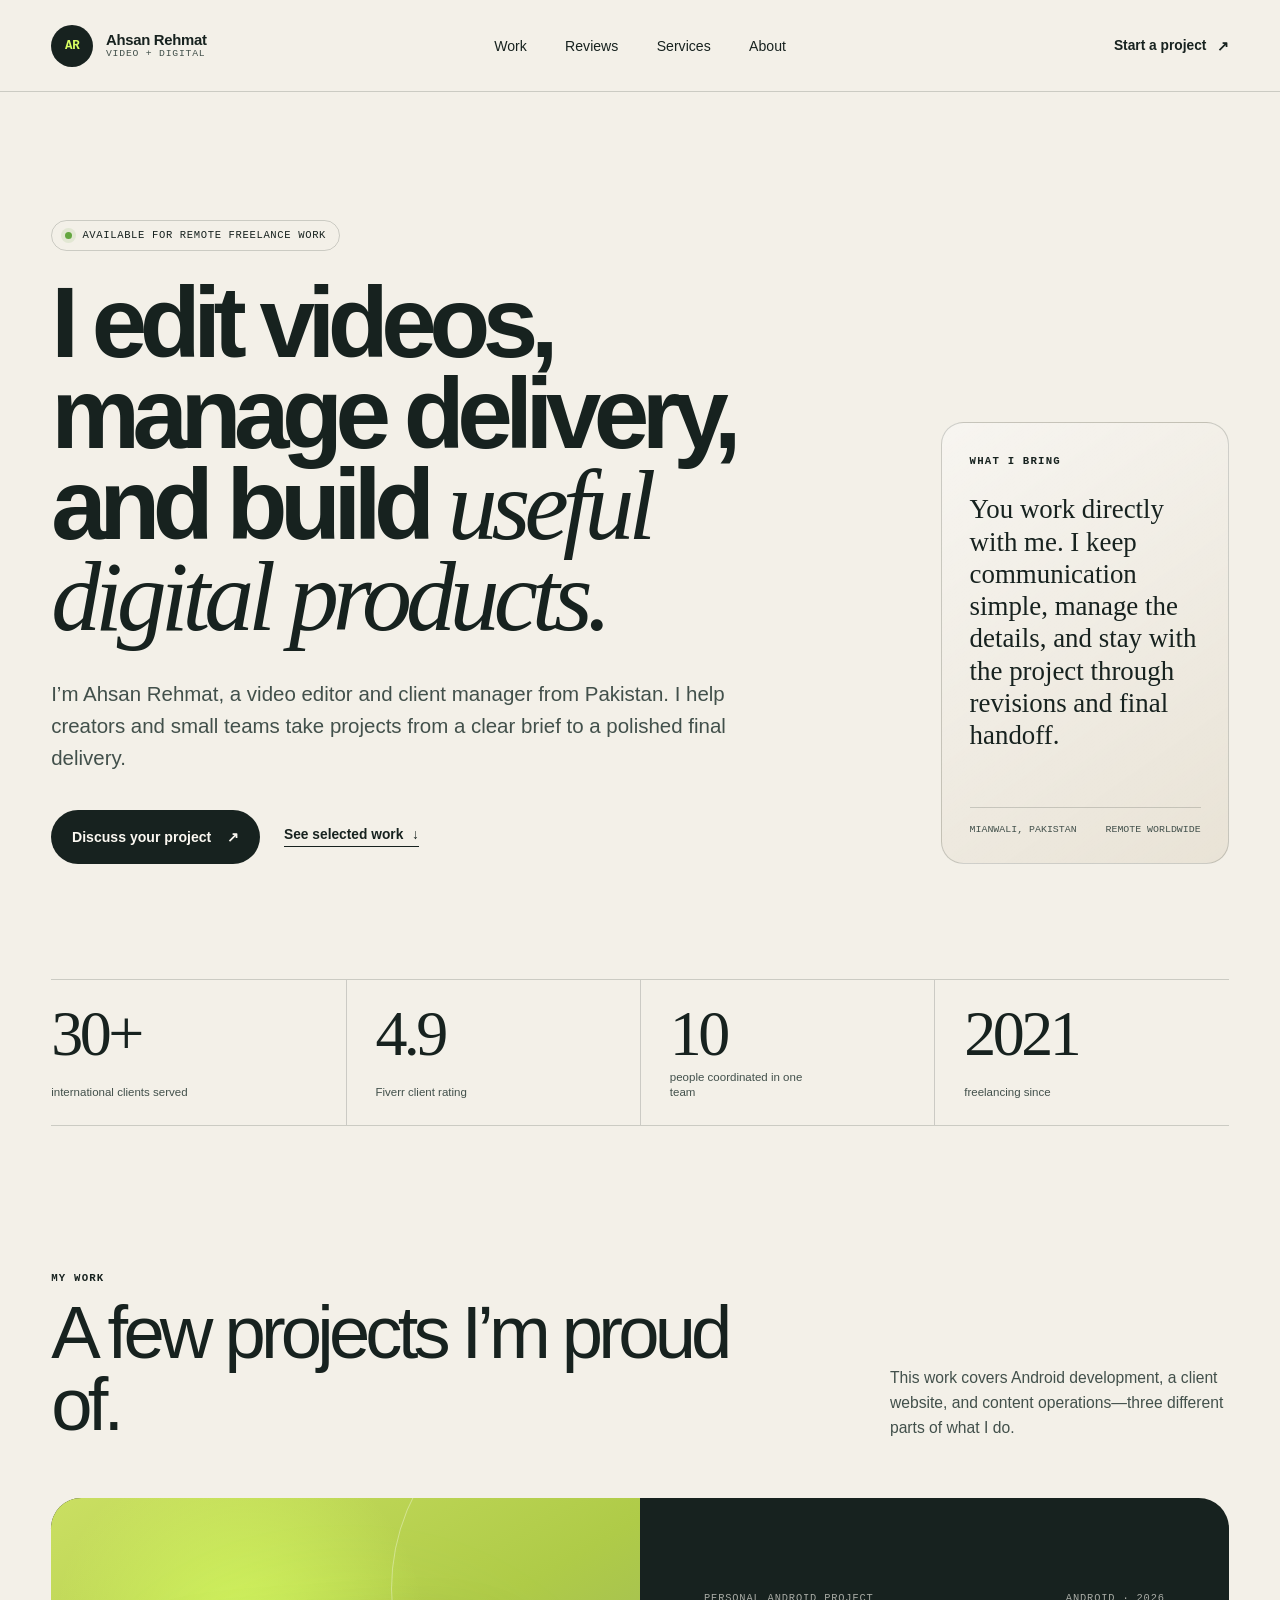
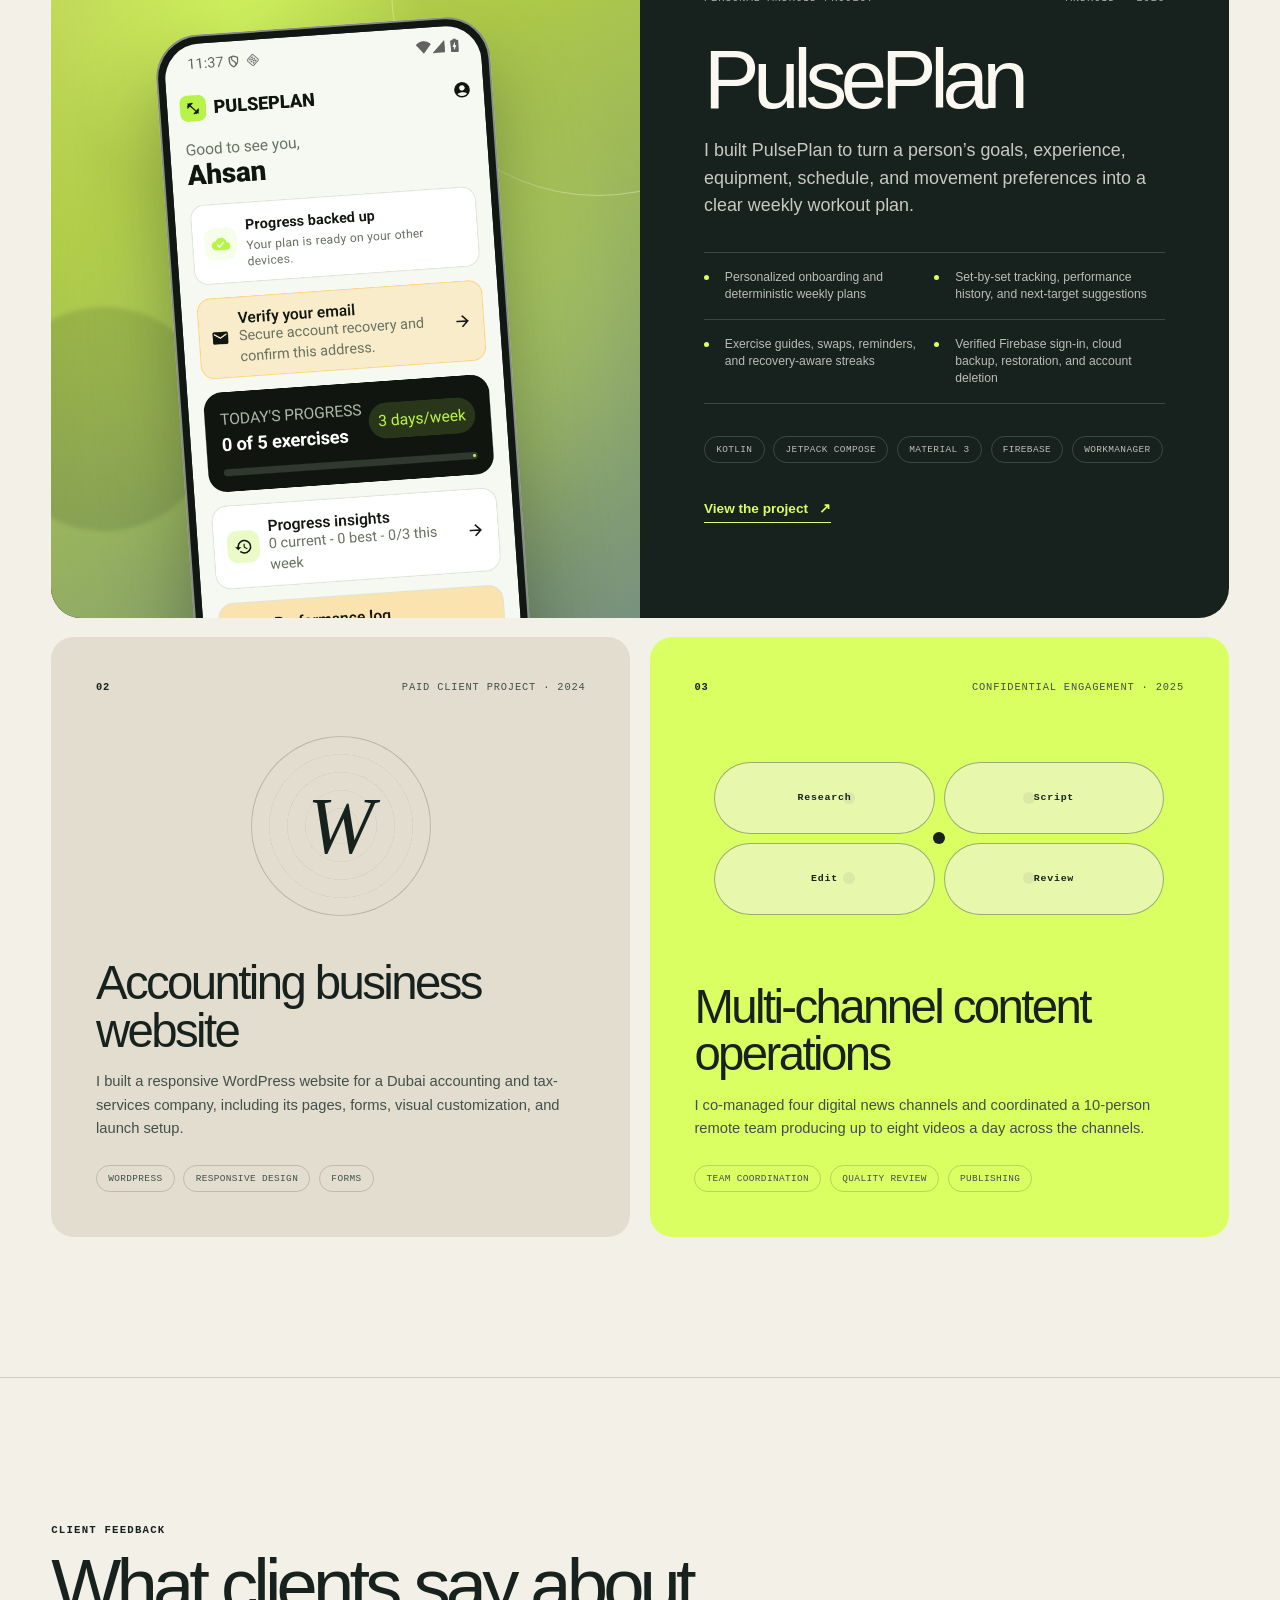
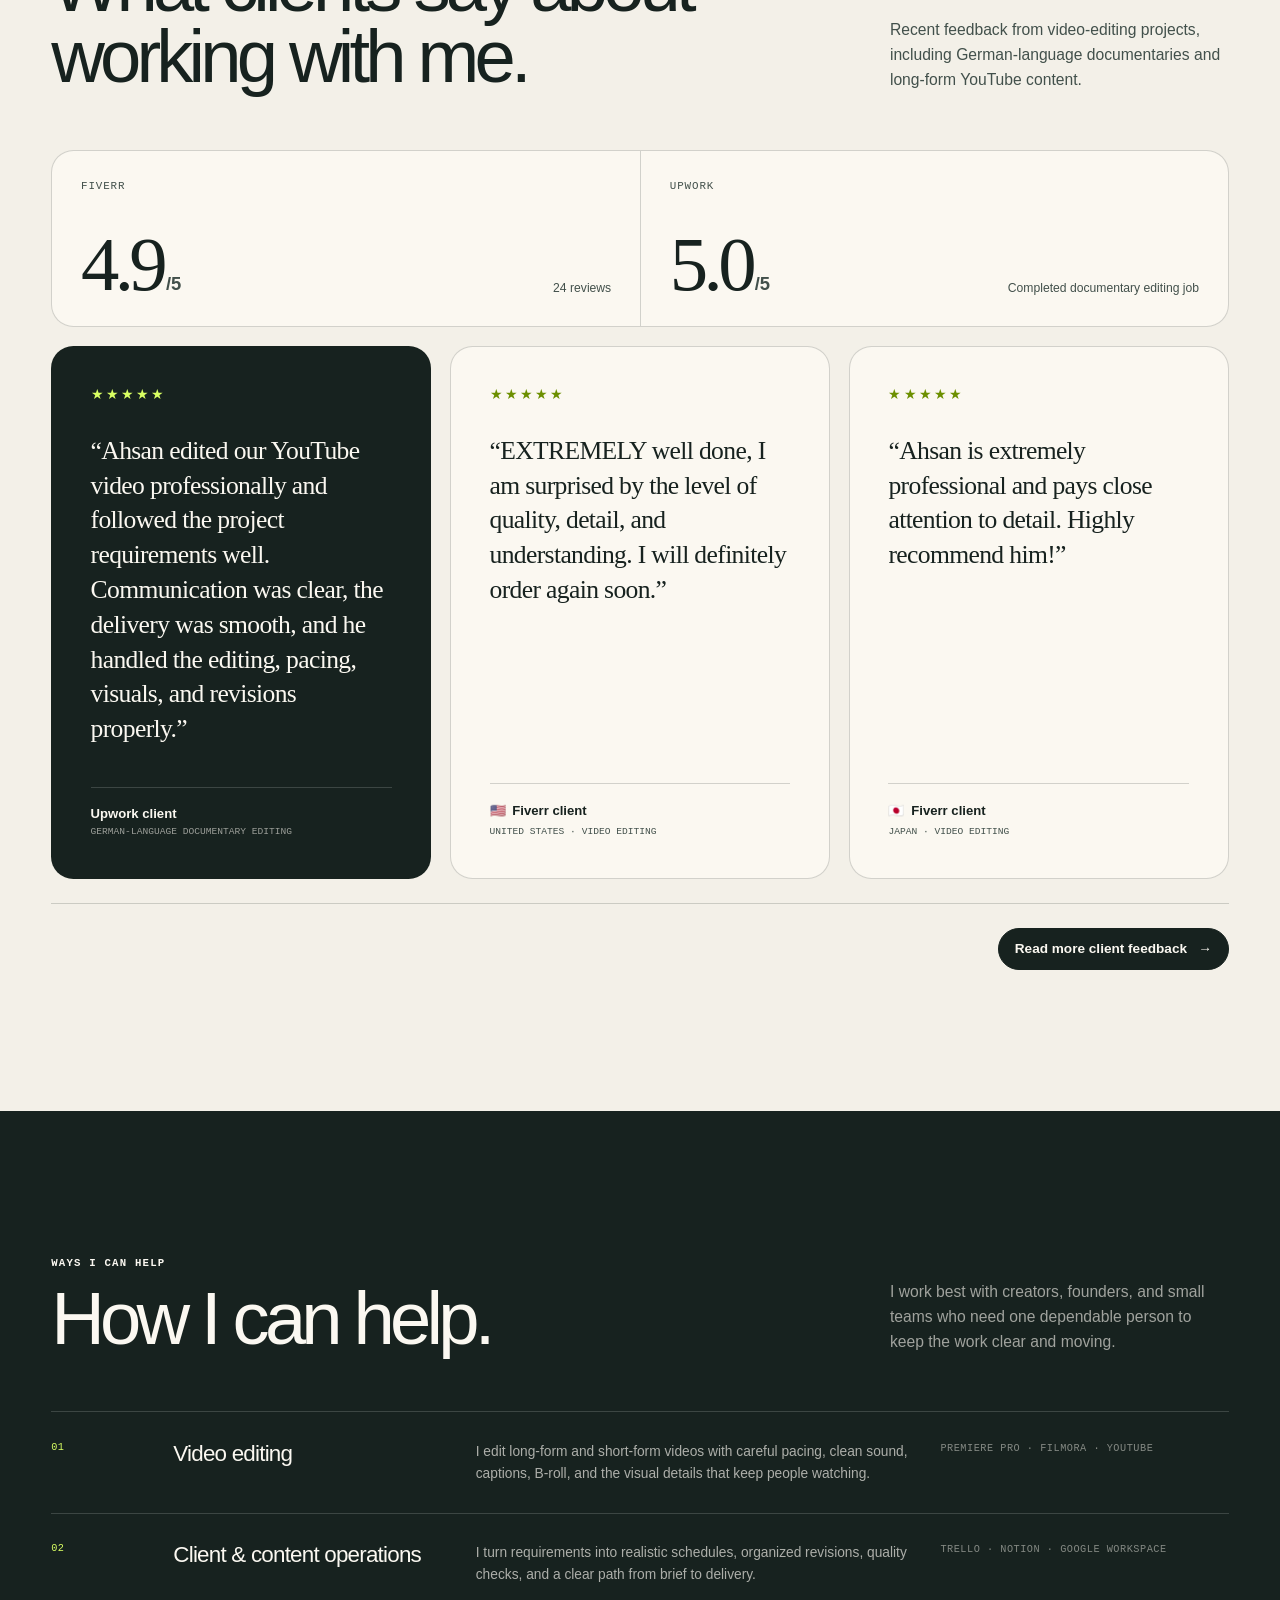
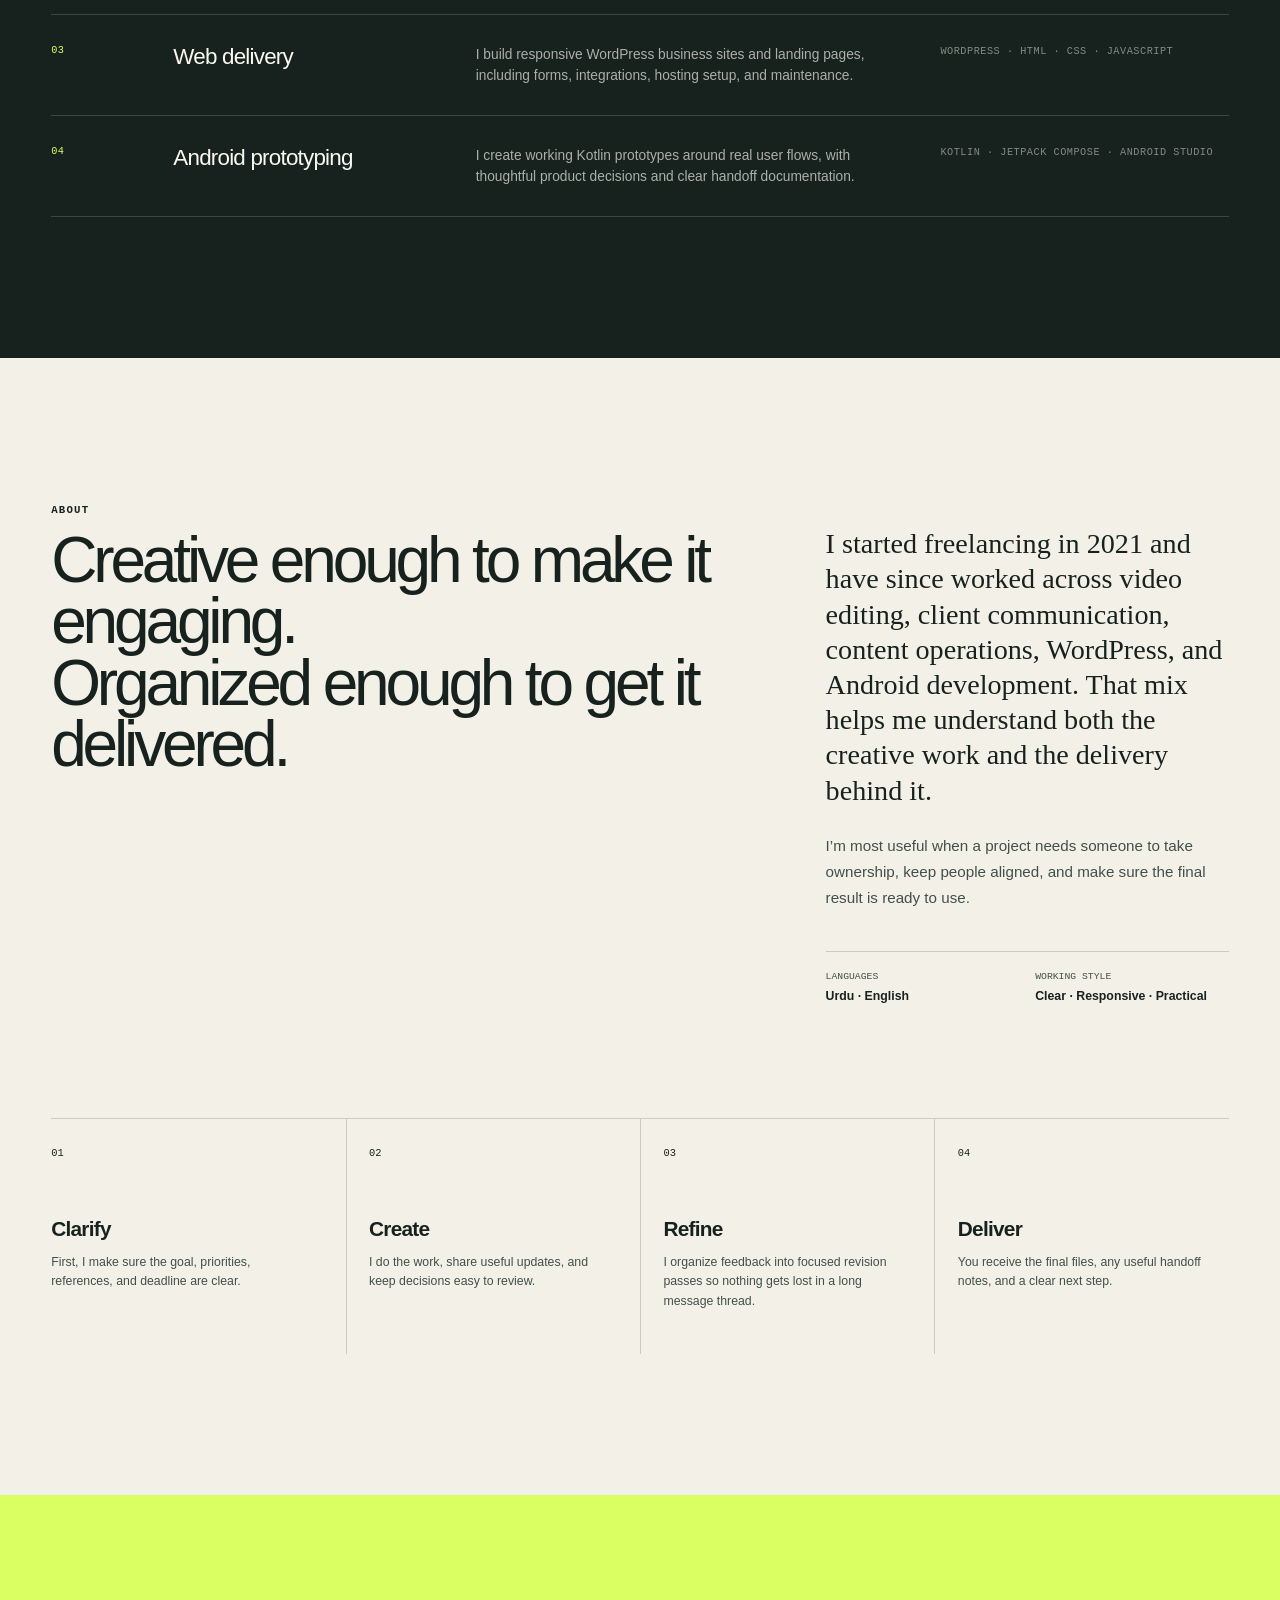
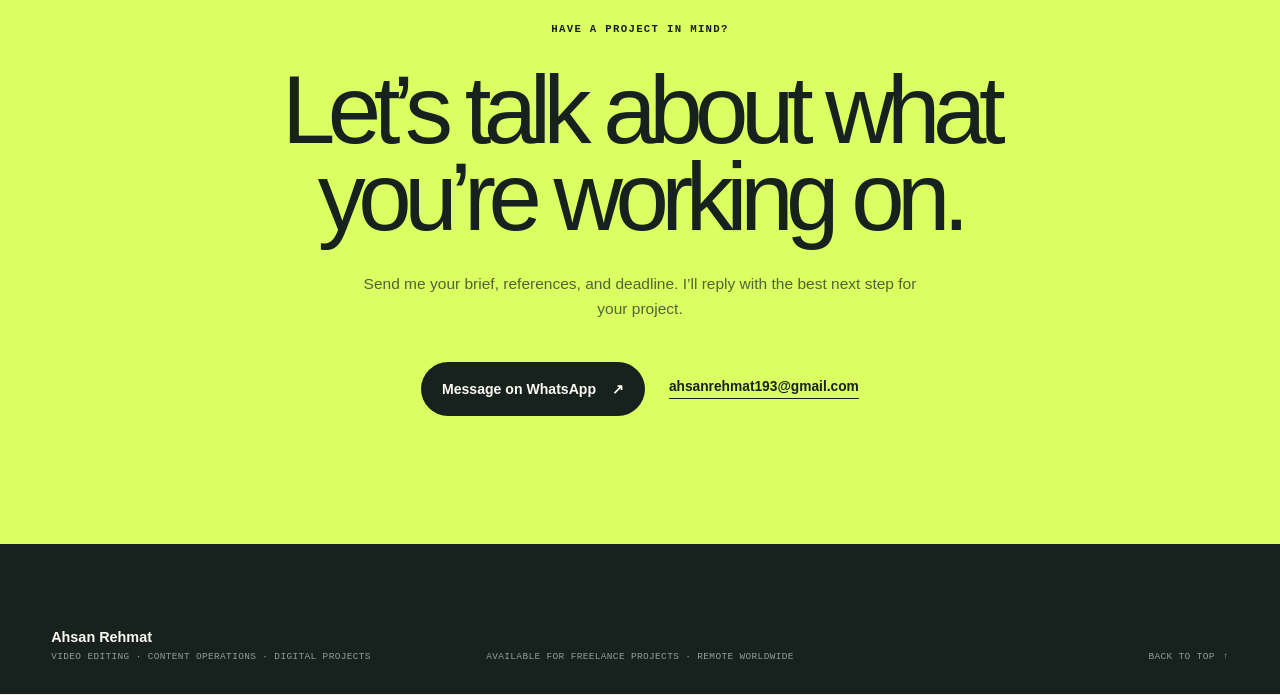
==== index.html @ 234bed9c "Update PulsePlan proof to current build" ====
<!doctype html>
<html lang="en">
  <head>
    <meta charset="utf-8" />
    <meta name="viewport" content="width=device-width, initial-scale=1" />
    <title>Ahsan Rehmat — Video Editing &amp; Digital Portfolio</title>
    <meta
      name="description"
      content="Ahsan Rehmat's portfolio of video editing, client and content operations, WordPress delivery, and Android projects."
    />
    <meta name="theme-color" content="#f3f0e8" />
    <link rel="canonical" href="https://ahsanrehmat1.github.io/" />
    <meta property="og:type" content="website" />
    <meta
      property="og:title"
      content="Ahsan Rehmat — Video Editing &amp; Digital Portfolio"
    />
    <meta
      property="og:description"
      content="Video editing, client and content operations, WordPress delivery, and Android projects by Ahsan Rehmat."
    />
    <meta
      property="og:image"
      content="https://ahsanrehmat1.github.io/og.png"
    />
    <meta name="twitter:card" content="summary_large_image" />
    <link rel="stylesheet" href="./styles.css?v=20260726-3" />
  </head>
  <body>
    <main>
      <header class="site-header">
        <a class="brand" href="#top" aria-label="Ahsan Rehmat, home">
          <span class="brand-mark">AR</span>
          <span class="brand-copy">
            <strong>Ahsan Rehmat</strong>
            <small>Video + Digital</small>
          </span>
        </a>

        <nav aria-label="Primary navigation">
          <a href="#work">Work</a>
          <a href="#reviews">Reviews</a>
          <a href="#services">Services</a>
          <a href="#about">About</a>
        </nav>

        <a class="header-cta" href="#contact">
          Start a project <span aria-hidden="true">↗</span>
        </a>
      </header>

      <section class="hero section-shell" id="top">
        <div class="hero-grid">
          <div class="hero-copy">
            <div class="availability">
              <span class="availability-dot" aria-hidden="true"></span>
              Available for remote freelance work
            </div>
            <h1>
              I edit videos, manage delivery, and build
              <span>useful digital products.</span>
            </h1>
            <p class="hero-intro">
              I’m Ahsan Rehmat, a video editor and client manager from Pakistan.
              I help creators and small teams take projects from a clear brief
              to a polished final delivery.
            </p>
            <div class="hero-actions">
              <a
                class="button button-primary"
                href="https://wa.me/923254172193?text=Hi%20Ahsan%2C%20I%27d%20like%20to%20discuss%20a%20project."
                target="_blank"
                rel="noreferrer"
              >
                Discuss your project <span aria-hidden="true">↗</span>
              </a>
              <a class="text-link" href="#work">
                See selected work <span aria-hidden="true">↓</span>
              </a>
            </div>
          </div>

          <aside class="hero-note" aria-label="What I bring">
            <span class="note-label">What I bring</span>
            <p>
              You work directly with me. I keep communication simple, manage the
              details, and stay with the project through revisions and final
              handoff.
            </p>
            <div class="note-footer">
              <span>Mianwali, Pakistan</span>
              <span>Remote worldwide</span>
            </div>
          </aside>
        </div>

        <div class="proof-strip" aria-label="Professional highlights">
          <div>
            <strong>30+</strong>
            <span>international clients served</span>
          </div>
          <div>
            <strong>4.9</strong>
            <span>Fiverr client rating</span>
          </div>
          <div>
            <strong>10</strong>
            <span>people coordinated in one team</span>
          </div>
          <div>
            <strong>2021</strong>
            <span>freelancing since</span>
          </div>
        </div>
      </section>

      <section class="work section-shell" id="work">
        <div class="section-heading">
          <div>
            <span class="eyebrow">My work</span>
            <h2>A few projects I’m proud of.</h2>
          </div>
          <p>
            This work covers Android development, a client website, and content
            operations—three different parts of what I do.
          </p>
        </div>

        <article class="featured-project">
          <div class="phone-stage">
            <div class="phone-glow" aria-hidden="true"></div>
            <div class="phone-frame">
              <img
                src="./pulseplan.png"
                alt="PulsePlan dashboard showing cloud backup, today's progress, and workout tracking"
              />
            </div>
          </div>

          <div class="featured-copy">
            <div class="project-meta">
              <span>Personal Android project</span>
              <span>Android · 2026</span>
            </div>
            <h3>PulsePlan</h3>
            <p class="project-lead">
              I built PulsePlan to turn a person’s goals, experience, equipment,
              schedule, and movement preferences into a clear weekly workout
              plan.
            </p>
            <ul class="project-points">
              <li>Personalized onboarding and deterministic weekly plans</li>
              <li>Set-by-set tracking, performance history, and next-target suggestions</li>
              <li>Exercise guides, swaps, reminders, and recovery-aware streaks</li>
              <li>Verified Firebase sign-in, cloud backup, restoration, and account deletion</li>
            </ul>
            <div class="tag-row" aria-label="PulsePlan technologies">
              <span>Kotlin</span>
              <span>Jetpack Compose</span>
              <span>Material 3</span>
              <span>Firebase</span>
              <span>WorkManager</span>
            </div>
            <a
              class="project-link"
              href="https://github.com/ahsanrehmat1/PulsePlan"
              target="_blank"
              rel="noreferrer"
            >
              View the project <span aria-hidden="true">↗</span>
            </a>
          </div>
        </article>

        <div class="project-grid">
          <article class="project-card accounting-card">
            <div class="project-card-top">
              <span class="project-index">02</span>
              <span>Paid client project · 2024</span>
            </div>
            <div class="monogram" aria-hidden="true">W</div>
            <div>
              <h3>Accounting business website</h3>
              <p>
                I built a responsive WordPress website for a Dubai accounting
                and tax-services company, including its pages, forms, visual
                customization, and launch setup.
              </p>
              <div class="tag-row">
                <span>WordPress</span>
                <span>Responsive design</span>
                <span>Forms</span>
              </div>
            </div>
          </article>

          <article class="project-card operations-card">
            <div class="project-card-top">
              <span class="project-index">03</span>
              <span>Confidential engagement · 2025</span>
            </div>
            <div class="operations-visual" aria-hidden="true">
              <span>Research</span>
              <span>Script</span>
              <span>Edit</span>
              <span>Review</span>
              <i></i>
            </div>
            <div>
              <h3>Multi-channel content operations</h3>
              <p>
                I co-managed four digital news channels and coordinated a
                10-person remote team producing up to eight videos a day across
                the channels.
              </p>
              <div class="tag-row">
                <span>Team coordination</span>
                <span>Quality review</span>
                <span>Publishing</span>
              </div>
            </div>
          </article>
        </div>
      </section>

      <section class="credibility section-shell" id="reviews">
        <div class="section-heading">
          <div>
            <span class="eyebrow">Client feedback</span>
            <h2>What clients say about working with me.</h2>
          </div>
          <p>
            Recent feedback from video-editing projects, including
            German-language documentaries and long-form YouTube content.
          </p>
        </div>

        <div class="review-summary" aria-label="Freelance platform ratings">
          <article>
            <span class="platform-name">Fiverr</span>
            <strong>4.9<span>/5</span></strong>
            <p>24 reviews</p>
          </article>
          <article>
            <span class="platform-name">Upwork</span>
            <strong>5.0<span>/5</span></strong>
            <p>Completed documentary editing job</p>
          </article>
        </div>

        <div class="testimonial-grid">
          <figure class="testimonial-card testimonial-card-featured">
            <div class="review-stars" aria-label="5 out of 5 stars">★★★★★</div>
            <blockquote>
              “Ahsan edited our YouTube video professionally and followed the
              project requirements well. Communication was clear, the delivery
              was smooth, and he handled the editing, pacing, visuals, and
              revisions properly.”
            </blockquote>
            <figcaption>
              <strong>Upwork client</strong>
              <span>German-language documentary editing</span>
            </figcaption>
          </figure>

          <figure class="testimonial-card">
            <div class="review-stars" aria-label="5 out of 5 stars">★★★★★</div>
            <blockquote>
              “EXTREMELY well done, I am surprised by the level of quality,
              detail, and understanding. I will definitely order again soon.”
            </blockquote>
            <figcaption>
              <strong>
                <span class="client-flag" role="img" aria-label="United States">🇺🇸</span>
                Fiverr client
              </strong>
              <span>United States · Video editing</span>
            </figcaption>
          </figure>

          <figure class="testimonial-card">
            <div class="review-stars" aria-label="5 out of 5 stars">★★★★★</div>
            <blockquote>
              “Ahsan is extremely professional and pays close attention to
              detail. Highly recommend him!”
            </blockquote>
            <figcaption>
              <strong>
                <span class="client-flag" role="img" aria-label="Japan">🇯🇵</span>
                Fiverr client
              </strong>
              <span>Japan · Video editing</span>
            </figcaption>
          </figure>
        </div>

        <div class="reviews-footer">
          <a class="project-link reviews-link" href="./video-editing.html">
            Read more client feedback <span aria-hidden="true">→</span>
          </a>
        </div>
      </section>

      <section class="services section-shell" id="services">
        <div class="section-heading light">
          <div>
            <span class="eyebrow">Ways I can help</span>
            <h2>How I can help.</h2>
          </div>
          <p>
            I work best with creators, founders, and small teams who need one
            dependable person to keep the work clear and moving.
          </p>
        </div>

        <div class="services-list">
          <article class="service-row">
            <span class="service-number">01</span>
            <h3>Video editing</h3>
            <p>
              I edit long-form and short-form videos with careful pacing, clean
              sound, captions, B-roll, and the visual details that keep people
              watching.
            </p>
            <span class="service-tools">Premiere Pro · Filmora · YouTube</span>
          </article>
          <article class="service-row">
            <span class="service-number">02</span>
            <h3>Client &amp; content operations</h3>
            <p>
              I turn requirements into realistic schedules, organized
              revisions, quality checks, and a clear path from brief to
              delivery.
            </p>
            <span class="service-tools">Trello · Notion · Google Workspace</span>
          </article>
          <article class="service-row">
            <span class="service-number">03</span>
            <h3>Web delivery</h3>
            <p>
              I build responsive WordPress business sites and landing pages,
              including forms, integrations, hosting setup, and maintenance.
            </p>
            <span class="service-tools">WordPress · HTML · CSS · JavaScript</span>
          </article>
          <article class="service-row">
            <span class="service-number">04</span>
            <h3>Android prototyping</h3>
            <p>
              I create working Kotlin prototypes around real user flows, with
              thoughtful product decisions and clear handoff documentation.
            </p>
            <span class="service-tools">Kotlin · Jetpack Compose · Android Studio</span>
          </article>
        </div>
      </section>

      <section class="about section-shell" id="about">
        <div class="about-grid">
          <div class="about-title">
            <span class="eyebrow">About</span>
            <h2>
              Creative enough to make it engaging.
              <br />
              Organized enough to get it delivered.
            </h2>
          </div>
          <div class="about-copy">
            <p class="about-lead">
              I started freelancing in 2021 and have since worked across video
              editing, client communication, content operations, WordPress, and
              Android development. That mix helps me understand both the
              creative work and the delivery behind it.
            </p>
            <p>
              I’m most useful when a project needs someone to take ownership,
              keep people aligned, and make sure the final result is ready to
              use.
            </p>
            <div class="about-details">
              <div>
                <span>Languages</span>
                <strong>Urdu · English</strong>
              </div>
              <div>
                <span>Working style</span>
                <strong>Clear · Responsive · Practical</strong>
              </div>
            </div>
          </div>
        </div>

        <div class="process-grid" aria-label="Working process">
          <article>
            <span>01</span>
            <h3>Clarify</h3>
            <p>
              First, I make sure the goal, priorities, references, and deadline
              are clear.
            </p>
          </article>
          <article>
            <span>02</span>
            <h3>Create</h3>
            <p>
              I do the work, share useful updates, and keep decisions easy to
              review.
            </p>
          </article>
          <article>
            <span>03</span>
            <h3>Refine</h3>
            <p>
              I organize feedback into focused revision passes so nothing gets
              lost in a long message thread.
            </p>
          </article>
          <article>
            <span>04</span>
            <h3>Deliver</h3>
            <p>
              You receive the final files, any useful handoff notes, and a clear
              next step.
            </p>
          </article>
        </div>
      </section>

      <section class="contact section-shell" id="contact">
        <div class="contact-kicker">Have a project in mind?</div>
        <h2>
          Let’s talk about what
          <br />
          you’re working on.
        </h2>
        <p>
          Send me your brief, references, and deadline. I’ll reply with the best
          next step for your project.
        </p>
        <div class="contact-actions">
          <a
            class="button button-dark"
            href="https://wa.me/923254172193?text=Hi%20Ahsan%2C%20I%27d%20like%20to%20discuss%20a%20project."
            target="_blank"
            rel="noreferrer"
          >
            Message on WhatsApp <span aria-hidden="true">↗</span>
          </a>
          <a class="email-link" href="mailto:ahsanrehmat193@gmail.com">
            ahsanrehmat193@gmail.com
          </a>
        </div>
      </section>

      <footer class="site-footer section-shell">
        <div>
          <strong>Ahsan Rehmat</strong>
          <span>Video Editing · Content Operations · Digital Projects</span>
        </div>
        <p>Available for freelance projects · Remote worldwide</p>
        <a href="#top">
          Back to top <span aria-hidden="true">↑</span>
        </a>
      </footer>
    </main>
  </body>
</html>
---- styles.css ----
:root {
  --ink: #17221f;
  --ink-soft: #42504b;
  --paper: #f3f0e8;
  --paper-deep: #e9e3d6;
  --cream: #fbf8f1;
  --accent: #d9ff62;
  --accent-strong: #c7f340;
  --line: rgba(23, 34, 31, 0.18);
  --white-line: rgba(255, 255, 255, 0.16);
  --radius: 1.4rem;
  --font-geist-sans: "Segoe UI", Arial, sans-serif;
  --font-geist-mono: "Cascadia Code", "SFMono-Regular", Consolas, monospace;
}

* {
  box-sizing: border-box;
}

html {
  scroll-behavior: smooth;
}

body {
  margin: 0;
  background: var(--paper);
  color: var(--ink);
  font-family: var(--font-geist-sans), Arial, sans-serif;
  -webkit-font-smoothing: antialiased;
}

body::selection {
  background: var(--accent);
  color: var(--ink);
}

a {
  color: inherit;
  text-decoration: none;
}

a:focus-visible {
  outline: 3px solid #6c8f00;
  outline-offset: 4px;
}

img {
  display: block;
  max-width: 100%;
}

.section-shell {
  width: min(100%, 1440px);
  margin: 0 auto;
  padding-inline: clamp(1.25rem, 4vw, 4.5rem);
}

.site-header {
  position: relative;
  z-index: 10;
  display: grid;
  grid-template-columns: 1fr auto 1fr;
  align-items: center;
  width: min(100%, 1440px);
  min-height: 92px;
  margin: 0 auto;
  padding: 1rem clamp(1.25rem, 4vw, 4.5rem);
  border-bottom: 1px solid var(--line);
}

.brand {
  display: flex;
  align-items: center;
  gap: 0.8rem;
  width: fit-content;
}

.brand-mark {
  display: grid;
  place-items: center;
  width: 42px;
  height: 42px;
  border-radius: 50%;
  background: var(--ink);
  color: var(--accent);
  font-family: var(--font-geist-mono), monospace;
  font-size: 0.78rem;
  font-weight: 700;
  letter-spacing: -0.03em;
}

.brand-copy {
  display: flex;
  flex-direction: column;
  gap: 0.05rem;
  line-height: 1.1;
}

.brand-copy strong {
  font-size: 0.93rem;
  letter-spacing: -0.02em;
}

.brand-copy small {
  color: var(--ink-soft);
  font-family: var(--font-geist-mono), monospace;
  font-size: 0.61rem;
  letter-spacing: 0.08em;
  text-transform: uppercase;
}

.site-header nav {
  display: flex;
  gap: clamp(1.4rem, 3vw, 2.7rem);
  font-size: 0.88rem;
}

.site-header nav a,
.header-cta,
.text-link,
.project-link,
.email-link,
.site-footer a {
  transition: opacity 160ms ease;
}

.site-header nav a:hover,
.header-cta:hover,
.text-link:hover,
.project-link:hover,
.email-link:hover,
.site-footer a:hover {
  opacity: 0.6;
}

.header-cta {
  justify-self: end;
  display: flex;
  align-items: center;
  gap: 0.65rem;
  font-size: 0.86rem;
  font-weight: 700;
}

.hero {
  padding-top: clamp(4.8rem, 10vw, 8.4rem);
  padding-bottom: 0;
}

.hero-grid {
  display: grid;
  grid-template-columns: minmax(0, 1.95fr) minmax(280px, 0.7fr);
  gap: clamp(3rem, 7vw, 7rem);
  align-items: end;
}

.availability {
  display: flex;
  align-items: center;
  gap: 0.65rem;
  width: fit-content;
  margin-bottom: 1.7rem;
  padding: 0.52rem 0.8rem;
  border: 1px solid var(--line);
  border-radius: 999px;
  font-family: var(--font-geist-mono), monospace;
  font-size: 0.66rem;
  letter-spacing: 0.06em;
  text-transform: uppercase;
}

.availability-dot {
  width: 7px;
  height: 7px;
  border-radius: 50%;
  background: #63a63f;
  box-shadow: 0 0 0 4px rgba(99, 166, 63, 0.12);
}

.hero h1 {
  max-width: 1050px;
  margin: 0;
  font-size: clamp(3.35rem, 7.8vw, 8rem);
  font-weight: 550;
  letter-spacing: -0.075em;
  line-height: 0.91;
}

.hero h1 span {
  font-family: Georgia, "Times New Roman", serif;
  font-style: italic;
  font-weight: 400;
  letter-spacing: -0.06em;
}

.hero-intro {
  max-width: 700px;
  margin: 2.2rem 0 0;
  color: var(--ink-soft);
  font-size: clamp(1.06rem, 1.6vw, 1.35rem);
  line-height: 1.55;
}

.hero-actions {
  display: flex;
  align-items: center;
  gap: 1.5rem;
  margin-top: 2.25rem;
}

.button {
  display: inline-flex;
  align-items: center;
  justify-content: center;
  gap: 1rem;
  min-height: 54px;
  padding: 0.9rem 1.3rem;
  border-radius: 999px;
  font-size: 0.88rem;
  font-weight: 750;
  transition:
    transform 160ms ease,
    background 160ms ease;
}

.button:hover {
  transform: translateY(-2px);
}

.button-primary {
  background: var(--ink);
  color: var(--cream);
}

.button-primary:hover {
  background: #27352f;
}

.text-link {
  display: inline-flex;
  gap: 0.55rem;
  align-items: center;
  border-bottom: 1px solid var(--ink);
  padding-bottom: 0.25rem;
  font-size: 0.86rem;
  font-weight: 650;
}

.hero-note {
  padding: 1.7rem;
  border: 1px solid var(--line);
  border-radius: var(--radius);
  background:
    linear-gradient(145deg, rgba(255, 255, 255, 0.65), rgba(255, 255, 255, 0)),
    var(--paper-deep);
}

.note-label,
.eyebrow {
  font-family: var(--font-geist-mono), monospace;
  font-size: 0.67rem;
  font-weight: 650;
  letter-spacing: 0.11em;
  text-transform: uppercase;
}

.hero-note p {
  margin: 1.6rem 0 3.5rem;
  font-family: Georgia, "Times New Roman", serif;
  font-size: clamp(1.4rem, 2.1vw, 2rem);
  line-height: 1.2;
}

.note-footer {
  display: flex;
  justify-content: space-between;
  gap: 1rem;
  padding-top: 1rem;
  border-top: 1px solid var(--line);
  color: var(--ink-soft);
  font-family: var(--font-geist-mono), monospace;
  font-size: 0.62rem;
  text-transform: uppercase;
}

.proof-strip {
  display: grid;
  grid-template-columns: repeat(4, 1fr);
  margin-top: clamp(4.8rem, 9vw, 8rem);
  border-top: 1px solid var(--line);
  border-bottom: 1px solid var(--line);
}

.proof-strip > div {
  display: flex;
  flex-direction: column;
  min-height: 145px;
  padding: 1.4rem 1.8rem 1.5rem 0;
}

.proof-strip > div + div {
  padding-left: 1.8rem;
  border-left: 1px solid var(--line);
}

.proof-strip strong {
  font-family: Georgia, "Times New Roman", serif;
  font-size: clamp(2.6rem, 5vw, 4.5rem);
  font-weight: 400;
  letter-spacing: -0.055em;
  line-height: 1;
}

.proof-strip span {
  max-width: 150px;
  margin-top: auto;
  color: var(--ink-soft);
  font-size: 0.72rem;
  line-height: 1.35;
}

.work,
.credibility,
.about {
  padding-top: clamp(6rem, 11vw, 10rem);
  padding-bottom: clamp(6rem, 11vw, 10rem);
}

.credibility {
  border-top: 1px solid var(--line);
}

.review-summary {
  display: grid;
  grid-template-columns: repeat(2, 1fr);
  margin-bottom: 1.2rem;
  border: 1px solid var(--line);
  border-radius: var(--radius);
  background: var(--cream);
}

.review-summary article {
  display: grid;
  grid-template-columns: 1fr auto;
  gap: 0.4rem 2rem;
  align-items: end;
  min-height: 175px;
  padding: 1.8rem;
}

.review-summary article + article {
  border-left: 1px solid var(--line);
}

.platform-name {
  align-self: start;
  color: var(--ink-soft);
  font-family: var(--font-geist-mono), monospace;
  font-size: 0.68rem;
  letter-spacing: 0.08em;
  text-transform: uppercase;
}

.review-summary strong,
.platform-proof-card strong {
  grid-row: 2;
  margin-top: 1rem;
  font-family: Georgia, "Times New Roman", serif;
  font-size: clamp(3.2rem, 6vw, 5.6rem);
  font-weight: 400;
  letter-spacing: -0.06em;
  line-height: 0.85;
}

.review-summary strong span,
.platform-proof-card strong span {
  margin-left: 0.15em;
  color: var(--ink-soft);
  font-family: var(--font-geist-sans), Arial, sans-serif;
  font-size: 0.24em;
  font-weight: 650;
  letter-spacing: 0;
}

.review-summary p {
  grid-column: 2;
  grid-row: 2;
  max-width: 200px;
  margin: 0;
  color: var(--ink-soft);
  font-size: 0.76rem;
  line-height: 1.45;
}

.testimonial-grid,
.review-library-grid {
  display: grid;
  grid-template-columns: repeat(3, 1fr);
  gap: 1.2rem;
}

.testimonial-card {
  display: flex;
  flex-direction: column;
  min-height: 380px;
  margin: 0;
  padding: clamp(1.5rem, 3vw, 2.4rem);
  border: 1px solid var(--line);
  border-radius: var(--radius);
  background: var(--cream);
}

.testimonial-card-featured {
  background: var(--ink);
  color: var(--cream);
}

.review-stars {
  color: #6c8f00;
  font-size: 0.86rem;
  letter-spacing: 0.16em;
}

.testimonial-card-featured .review-stars {
  color: var(--accent);
}

.testimonial-card blockquote {
  margin: 2rem 0 2.5rem;
  font-family: Georgia, "Times New Roman", serif;
  font-size: clamp(1.25rem, 2vw, 1.72rem);
  letter-spacing: -0.025em;
  line-height: 1.36;
}

.testimonial-card figcaption {
  display: flex;
  flex-direction: column;
  gap: 0.3rem;
  margin-top: auto;
  padding-top: 1.1rem;
  border-top: 1px solid var(--line);
}

.testimonial-card-featured figcaption {
  border-top-color: var(--white-line);
}

.testimonial-card figcaption strong {
  font-size: 0.82rem;
}

.testimonial-card figcaption .client-flag {
  margin-right: 0.2rem;
  color: inherit;
  font-family: inherit;
  font-size: 1em;
  text-transform: none;
}

.testimonial-card figcaption span {
  color: var(--ink-soft);
  font-family: var(--font-geist-mono), monospace;
  font-size: 0.6rem;
  line-height: 1.45;
  text-transform: uppercase;
}

.testimonial-card-featured figcaption span {
  color: rgba(251, 248, 241, 0.58);
}

.reviews-footer {
  display: flex;
  justify-content: flex-end;
  gap: 2rem;
  align-items: center;
  margin-top: 1.5rem;
  padding-top: 1.5rem;
  border-top: 1px solid var(--line);
}

.reviews-footer .reviews-link {
  margin-top: 0;
  padding: 0.8rem 1rem;
  border: 1px solid var(--ink);
  border-radius: 999px;
  background: var(--ink);
  color: var(--cream);
}

.reviews-footer .reviews-link:hover {
  background: #30423c;
  color: var(--cream);
  opacity: 1;
}

.proof-hero {
  display: grid;
  grid-template-columns: 1.4fr 0.6fr;
  gap: 3rem;
  align-items: end;
  padding-top: clamp(5rem, 10vw, 9rem);
  padding-bottom: clamp(4rem, 8vw, 7rem);
}

.proof-hero h1 {
  max-width: 920px;
  margin: 1rem 0 0;
  font-size: clamp(4rem, 9vw, 8.8rem);
  font-weight: 520;
  letter-spacing: -0.075em;
  line-height: 0.88;
}

.proof-hero > p {
  max-width: 470px;
  justify-self: end;
  margin: 0;
  color: var(--ink-soft);
  font-size: 1rem;
  line-height: 1.65;
}

.platform-proof {
  display: grid;
  grid-template-columns: repeat(2, 1fr);
  gap: 1.2rem;
  padding-bottom: clamp(6rem, 10vw, 9rem);
}

.platform-proof-card {
  display: grid;
  grid-template-columns: 0.85fr 1.15fr;
  gap: 2rem;
  min-height: 290px;
  padding: clamp(1.6rem, 4vw, 3rem);
  border-radius: var(--radius);
  background: var(--ink);
  color: var(--cream);
}

.platform-proof-card > div {
  display: flex;
  flex-direction: column;
}

.platform-proof-card .platform-name {
  color: rgba(251, 248, 241, 0.58);
}

.platform-proof-card strong span {
  color: rgba(251, 248, 241, 0.58);
}

.platform-proof-card > p {
  align-self: end;
  margin: 0;
  color: rgba(251, 248, 241, 0.7);
  line-height: 1.65;
}

.review-library {
  padding-top: clamp(6rem, 10vw, 9rem);
  padding-bottom: clamp(6rem, 10vw, 9rem);
  border-top: 1px solid var(--line);
}

.review-library-grid .testimonial-card-featured {
  grid-column: span 2;
}

.source-note {
  max-width: 760px;
  margin-top: 1.8rem;
}

.section-heading {
  display: grid;
  grid-template-columns: 1.4fr 0.6fr;
  gap: 3rem;
  align-items: end;
  margin-bottom: 3.6rem;
}

.section-heading h2,
.about h2 {
  max-width: 760px;
  margin: 0.8rem 0 0;
  font-size: clamp(2.8rem, 5.8vw, 5.8rem);
  font-weight: 520;
  letter-spacing: -0.065em;
  line-height: 0.96;
}

.section-heading > p {
  max-width: 470px;
  justify-self: end;
  margin: 0;
  color: var(--ink-soft);
  font-size: 0.98rem;
  line-height: 1.6;
}

.featured-project {
  display: grid;
  grid-template-columns: minmax(360px, 1fr) minmax(0, 1fr);
  min-height: 720px;
  overflow: hidden;
  border-radius: calc(var(--radius) * 1.35);
  background: var(--ink);
  color: var(--cream);
}

.phone-stage {
  position: relative;
  display: grid;
  place-items: end center;
  min-height: 680px;
  overflow: hidden;
  background:
    radial-gradient(circle at 32% 18%, rgba(217, 255, 98, 0.72), transparent 26%),
    linear-gradient(150deg, #cadf62 0%, #afcb48 34%, #78917e 100%);
}

.phone-stage::before,
.phone-stage::after {
  position: absolute;
  content: "";
  border-radius: 50%;
}

.phone-stage::before {
  top: -16%;
  right: -28%;
  width: 70%;
  aspect-ratio: 1;
  border: 1px solid rgba(255, 255, 255, 0.36);
}

.phone-stage::after {
  left: -10%;
  bottom: 12%;
  width: 38%;
  aspect-ratio: 1;
  background: rgba(23, 34, 31, 0.12);
  filter: blur(2px);
}

.phone-glow {
  position: absolute;
  inset: 20% 12% 3%;
  border-radius: 50%;
  background: rgba(217, 255, 98, 0.4);
  filter: blur(55px);
}

.phone-frame {
  position: relative;
  z-index: 2;
  width: min(57%, 335px);
  margin-bottom: -22%;
  padding: 7px;
  border: 2px solid rgba(255, 255, 255, 0.5);
  border-radius: 44px;
  background: #111713;
  box-shadow: 0 45px 80px rgba(23, 34, 31, 0.42);
  transform: rotate(-4deg);
}

.phone-frame img {
  width: 100%;
  border-radius: 36px;
}

.featured-copy {
  display: flex;
  flex-direction: column;
  justify-content: center;
  padding: clamp(2.3rem, 5vw, 5.4rem);
}

.project-meta,
.project-card-top {
  display: flex;
  justify-content: space-between;
  gap: 1rem;
  color: rgba(251, 248, 241, 0.64);
  font-family: var(--font-geist-mono), monospace;
  font-size: 0.65rem;
  letter-spacing: 0.08em;
  text-transform: uppercase;
}

.featured-copy h3 {
  margin: 2.4rem 0 1.2rem;
  font-size: clamp(3.5rem, 6.5vw, 6.8rem);
  font-weight: 520;
  letter-spacing: -0.075em;
  line-height: 0.9;
}

.project-lead {
  max-width: 620px;
  margin: 0;
  color: rgba(251, 248, 241, 0.78);
  font-size: clamp(1.05rem, 1.4vw, 1.22rem);
  line-height: 1.55;
}

.project-points {
  display: grid;
  grid-template-columns: 1fr 1fr;
  gap: 0;
  margin: 2rem 0;
  padding: 0;
  list-style: none;
  border-top: 1px solid var(--white-line);
}

.project-points li {
  position: relative;
  padding: 1rem 1rem 1rem 1.3rem;
  border-bottom: 1px solid var(--white-line);
  color: rgba(251, 248, 241, 0.72);
  font-size: 0.76rem;
  line-height: 1.4;
}

.project-points li::before {
  position: absolute;
  top: 1.36rem;
  left: 0;
  width: 5px;
  height: 5px;
  border-radius: 50%;
  background: var(--accent);
  content: "";
}

.tag-row {
  display: flex;
  flex-wrap: wrap;
  gap: 0.55rem;
}

.tag-row span {
  padding: 0.44rem 0.7rem;
  border: 1px solid var(--white-line);
  border-radius: 999px;
  color: rgba(251, 248, 241, 0.72);
  font-family: var(--font-geist-mono), monospace;
  font-size: 0.59rem;
  letter-spacing: 0.04em;
  text-transform: uppercase;
}

.project-link {
  display: inline-flex;
  align-items: center;
  gap: 0.7rem;
  width: fit-content;
  margin-top: 2.3rem;
  padding-bottom: 0.35rem;
  border-bottom: 1px solid var(--accent);
  color: var(--accent);
  font-size: 0.85rem;
  font-weight: 700;
}

.project-grid {
  display: grid;
  grid-template-columns: 1fr 1fr;
  gap: 1.2rem;
  margin-top: 1.2rem;
}

.project-card {
  display: flex;
  min-height: 600px;
  flex-direction: column;
  justify-content: space-between;
  padding: clamp(1.5rem, 3.5vw, 3rem);
  border-radius: var(--radius);
}

.project-card-top {
  color: var(--ink-soft);
}

.project-index {
  color: var(--ink);
  font-weight: 700;
}

.accounting-card {
  background: #e2ddcf;
}

.operations-card {
  background: #d9ff62;
}

.monogram {
  align-self: center;
  display: grid;
  place-items: center;
  width: 180px;
  height: 180px;
  margin-block: 2rem;
  border: 1px solid var(--line);
  border-radius: 50%;
  background:
    repeating-radial-gradient(
      circle at center,
      transparent 0,
      transparent 17px,
      rgba(23, 34, 31, 0.08) 18px
    );
  font-family: Georgia, "Times New Roman", serif;
  font-size: 5rem;
  font-style: italic;
}

.operations-visual {
  position: relative;
  display: grid;
  grid-template-columns: 1fr 1fr;
  gap: 0.55rem;
  width: min(100%, 450px);
  margin: 2rem auto;
}

.operations-visual span {
  position: relative;
  z-index: 2;
  display: grid;
  place-items: center;
  min-height: 72px;
  border: 1px solid rgba(23, 34, 31, 0.36);
  border-radius: 999px;
  background: rgba(243, 240, 232, 0.55);
  font-family: var(--font-geist-mono), monospace;
  font-size: 0.62rem;
  font-weight: 700;
  letter-spacing: 0.08em;
}

.operations-visual i {
  position: absolute;
  inset: 50% auto auto 50%;
  width: 12px;
  height: 12px;
  border-radius: 50%;
  background: var(--ink);
  box-shadow:
    -90px -40px 0 rgba(23, 34, 31, 0.14),
    90px -40px 0 rgba(23, 34, 31, 0.14),
    -90px 40px 0 rgba(23, 34, 31, 0.14),
    90px 40px 0 rgba(23, 34, 31, 0.14);
  transform: translate(-50%, -50%);
}

.project-card h3 {
  max-width: 530px;
  margin: 0 0 1rem;
  font-size: clamp(2rem, 3.7vw, 3.8rem);
  font-weight: 530;
  letter-spacing: -0.055em;
  line-height: 1;
}

.project-card p {
  max-width: 600px;
  margin: 0 0 1.5rem;
  color: var(--ink-soft);
  font-size: 0.92rem;
  line-height: 1.6;
}

.project-card .tag-row span {
  border-color: var(--line);
  color: var(--ink-soft);
}

.services {
  max-width: none;
  padding-top: clamp(6rem, 11vw, 9rem);
  padding-bottom: clamp(6rem, 11vw, 9rem);
  background: var(--ink);
  color: var(--cream);
}

.section-heading.light > p {
  color: rgba(251, 248, 241, 0.6);
}

.services-list {
  border-top: 1px solid var(--white-line);
}

.service-row {
  display: grid;
  grid-template-columns: 0.25fr 0.75fr 1.2fr 0.8fr;
  gap: 2rem;
  align-items: start;
  padding: 1.8rem 0;
  border-bottom: 1px solid var(--white-line);
}

.service-number,
.service-tools {
  font-family: var(--font-geist-mono), monospace;
  font-size: 0.64rem;
  letter-spacing: 0.05em;
  text-transform: uppercase;
}

.service-number {
  color: var(--accent);
}

.service-row h3 {
  margin: 0;
  font-size: 1.4rem;
  font-weight: 540;
  letter-spacing: -0.035em;
}

.service-row p {
  max-width: 520px;
  margin: 0;
  color: rgba(251, 248, 241, 0.66);
  font-size: 0.86rem;
  line-height: 1.55;
}

.service-tools {
  color: rgba(251, 248, 241, 0.48);
  line-height: 1.5;
}

.about-grid {
  display: grid;
  grid-template-columns: 1.25fr 0.75fr;
  gap: clamp(3rem, 8vw, 9rem);
}

.about h2 {
  font-size: clamp(2.7rem, 5vw, 5.3rem);
}

.about-copy {
  padding-top: 1.7rem;
}

.about-copy p {
  margin: 0;
  color: var(--ink-soft);
  font-size: 0.95rem;
  line-height: 1.7;
}

.about-copy .about-lead {
  margin-bottom: 1.6rem;
  color: var(--ink);
  font-family: Georgia, "Times New Roman", serif;
  font-size: clamp(1.5rem, 2.2vw, 2.15rem);
  line-height: 1.25;
}

.about-details {
  display: grid;
  grid-template-columns: 1fr 1fr;
  gap: 1rem;
  margin-top: 2.5rem;
  padding-top: 1.2rem;
  border-top: 1px solid var(--line);
}

.about-details div {
  display: flex;
  flex-direction: column;
  gap: 0.45rem;
}

.about-details span {
  color: var(--ink-soft);
  font-family: var(--font-geist-mono), monospace;
  font-size: 0.61rem;
  text-transform: uppercase;
}

.about-details strong {
  font-size: 0.77rem;
  font-weight: 600;
}

.process-grid {
  display: grid;
  grid-template-columns: repeat(4, 1fr);
  margin-top: clamp(5rem, 9vw, 8rem);
  border-top: 1px solid var(--line);
}

.process-grid article {
  min-height: 235px;
  padding: 1.4rem 1.4rem 1.4rem 0;
}

.process-grid article + article {
  padding-left: 1.4rem;
  border-left: 1px solid var(--line);
}

.process-grid span {
  font-family: var(--font-geist-mono), monospace;
  font-size: 0.65rem;
}

.process-grid h3 {
  margin: 3.6rem 0 0.75rem;
  font-size: 1.3rem;
  font-weight: 570;
  letter-spacing: -0.035em;
}

.process-grid p {
  max-width: 245px;
  margin: 0;
  color: var(--ink-soft);
  font-size: 0.77rem;
  line-height: 1.55;
}

.contact {
  max-width: none;
  padding-top: clamp(5.5rem, 10vw, 9rem);
  padding-bottom: clamp(5.5rem, 10vw, 9rem);
  background: var(--accent);
  text-align: center;
}

.contact-kicker {
  margin-bottom: 2rem;
  font-family: var(--font-geist-mono), monospace;
  font-size: 0.67rem;
  font-weight: 700;
  letter-spacing: 0.12em;
  text-transform: uppercase;
}

.contact h2 {
  margin: 0;
  font-size: clamp(3.2rem, 7.5vw, 8rem);
  font-weight: 520;
  letter-spacing: -0.078em;
  line-height: 0.9;
}

.contact h2 br + * {
  font-family: Georgia, "Times New Roman", serif;
}

.contact > p {
  max-width: 560px;
  margin: 2rem auto 0;
  color: rgba(23, 34, 31, 0.7);
  font-size: 0.97rem;
  line-height: 1.6;
}

.contact-actions {
  display: flex;
  justify-content: center;
  align-items: center;
  gap: 1.5rem;
  margin-top: 2.5rem;
}

.button-dark {
  background: var(--ink);
  color: var(--cream);
}

.email-link {
  border-bottom: 1px solid var(--ink);
  padding-bottom: 0.25rem;
  font-size: 0.86rem;
  font-weight: 650;
}

.site-footer {
  display: grid;
  grid-template-columns: 1fr auto 1fr;
  align-items: end;
  min-height: 150px;
  padding-top: 2rem;
  padding-bottom: 2rem;
  background: var(--ink);
  color: var(--cream);
}

.site-footer div {
  display: flex;
  flex-direction: column;
  gap: 0.35rem;
}

.site-footer strong {
  font-size: 0.9rem;
}

.site-footer span,
.site-footer p,
.site-footer a {
  color: rgba(251, 248, 241, 0.56);
  font-family: var(--font-geist-mono), monospace;
  font-size: 0.59rem;
  letter-spacing: 0.04em;
  text-transform: uppercase;
}

.site-footer p {
  margin: 0;
}

.site-footer a {
  justify-self: end;
  display: flex;
  gap: 0.5rem;
}

.policy-main {
  min-height: calc(100vh - 242px);
  padding-top: clamp(4rem, 9vw, 7rem);
  padding-bottom: clamp(5rem, 10vw, 8rem);
}

.policy-hero {
  max-width: 850px;
  margin-bottom: clamp(3rem, 7vw, 5rem);
}

.policy-hero h1 {
  margin: 0.9rem 0 1.3rem;
  font-size: clamp(3.2rem, 8vw, 7rem);
  font-weight: 540;
  letter-spacing: -0.07em;
  line-height: 0.92;
}

.policy-hero p {
  max-width: 700px;
  margin: 0;
  color: var(--ink-soft);
  font-size: clamp(1rem, 1.5vw, 1.2rem);
  line-height: 1.65;
}

.policy-grid {
  display: grid;
  grid-template-columns: repeat(2, minmax(0, 1fr));
  gap: 1.2rem;
}

.policy-card {
  padding: clamp(1.5rem, 4vw, 2.5rem);
  border: 1px solid var(--line);
  border-radius: var(--radius);
  background: var(--cream);
}

.policy-card-wide {
  grid-column: 1 / -1;
}

.policy-card h2 {
  margin: 0 0 1rem;
  font-size: clamp(1.45rem, 2.6vw, 2.2rem);
  font-weight: 600;
  letter-spacing: -0.04em;
}

.policy-card p,
.policy-card li {
  color: var(--ink-soft);
  font-size: 0.94rem;
  line-height: 1.7;
}

.policy-card p:last-child {
  margin-bottom: 0;
}

.policy-card ul,
.policy-card ol {
  margin: 0;
  padding-left: 1.2rem;
}

.policy-action {
  display: flex;
  flex-wrap: wrap;
  gap: 0.8rem;
  margin-top: 1.5rem;
}

.policy-action .button {
  min-height: 48px;
}

.policy-note {
  margin-top: 1rem;
  font-family: var(--font-geist-mono), monospace;
  font-size: 0.68rem !important;
  text-transform: uppercase;
}

@media (max-width: 980px) {
  .site-header {
    grid-template-columns: 1fr auto;
  }

  .site-header nav {
    display: none;
  }

  .hero-grid,
  .section-heading,
  .proof-hero,
  .about-grid {
    grid-template-columns: 1fr;
  }

  .hero-note {
    max-width: 580px;
  }

  .section-heading > p {
    justify-self: start;
  }

  .proof-hero > p {
    justify-self: start;
  }

  .testimonial-grid {
    grid-template-columns: 1fr;
  }

  .testimonial-card {
    min-height: 310px;
  }

  .review-library-grid {
    grid-template-columns: repeat(2, 1fr);
  }

  .featured-project {
    grid-template-columns: 0.85fr 1fr;
  }

  .service-row {
    grid-template-columns: 0.2fr 0.65fr 1.15fr;
  }

  .service-tools {
    grid-column: 2 / -1;
  }

  .site-footer {
    grid-template-columns: 1fr auto;
    gap: 2rem;
  }

  .site-footer p {
    display: none;
  }
}

@media (max-width: 740px) {
  .site-header {
    min-height: 76px;
  }

  .brand-copy {
    display: none;
  }

  .header-cta {
    padding: 0.7rem 0.9rem;
    border: 1px solid var(--line);
    border-radius: 999px;
  }

  .hero {
    padding-top: 4.8rem;
  }

  .hero h1 {
    font-size: clamp(3.15rem, 15vw, 5rem);
  }

  .hero-actions,
  .contact-actions {
    align-items: flex-start;
    flex-direction: column;
  }

  .hero-note {
    margin-top: 1rem;
  }

  .proof-strip {
    grid-template-columns: 1fr 1fr;
  }

  .review-summary,
  .platform-proof,
  .review-library-grid {
    grid-template-columns: 1fr;
  }

  .review-summary article + article {
    border-top: 1px solid var(--line);
    border-left: 0;
  }

  .review-library-grid .testimonial-card-featured {
    grid-column: auto;
  }

  .platform-proof-card {
    grid-template-columns: 1fr;
    min-height: 260px;
  }

  .proof-hero h1 {
    font-size: clamp(3.7rem, 16vw, 6rem);
  }

  .reviews-footer {
    align-items: flex-start;
    flex-direction: column;
  }

  .proof-strip > div:nth-child(3) {
    border-left: 0;
  }

  .proof-strip > div:nth-child(-n + 2) {
    border-bottom: 1px solid var(--line);
  }

  .proof-strip > div {
    min-height: 125px;
    padding: 1rem;
  }

  .proof-strip > div + div {
    padding-left: 1rem;
  }

  .section-heading {
    gap: 1.5rem;
    margin-bottom: 2.5rem;
  }

  .featured-project {
    grid-template-columns: 1fr;
  }

  .phone-stage {
    min-height: 510px;
  }

  .phone-frame {
    width: min(58%, 275px);
  }

  .featured-copy {
    padding: 2.2rem 1.5rem 2.6rem;
  }

  .featured-copy h3 {
    margin-top: 1.8rem;
  }

  .project-points {
    grid-template-columns: 1fr;
  }

  .project-grid {
    grid-template-columns: 1fr;
  }

  .project-card {
    min-height: 510px;
  }

  .service-row {
    grid-template-columns: 42px 1fr;
    gap: 1rem;
  }

  .service-row p,
  .service-tools {
    grid-column: 2;
  }

  .process-grid {
    grid-template-columns: 1fr 1fr;
  }

  .process-grid article {
    min-height: 210px;
    padding: 1.2rem;
  }

  .process-grid article:nth-child(3) {
    border-left: 0;
    border-top: 1px solid var(--line);
  }

  .process-grid article:nth-child(4) {
    border-top: 1px solid var(--line);
  }

  .contact {
    text-align: left;
  }

  .contact > p {
    margin-inline: 0;
  }

  .contact-actions {
    justify-content: flex-start;
  }

  .site-footer {
    min-height: 135px;
  }

  .policy-grid {
    grid-template-columns: 1fr;
  }

  .policy-card-wide {
    grid-column: auto;
  }
}

@media (prefers-reduced-motion: reduce) {
  html {
    scroll-behavior: auto;
  }

  *,
  *::before,
  *::after {
    animation-duration: 0.01ms !important;
    animation-iteration-count: 1 !important;
    transition-duration: 0.01ms !important;
  }
}
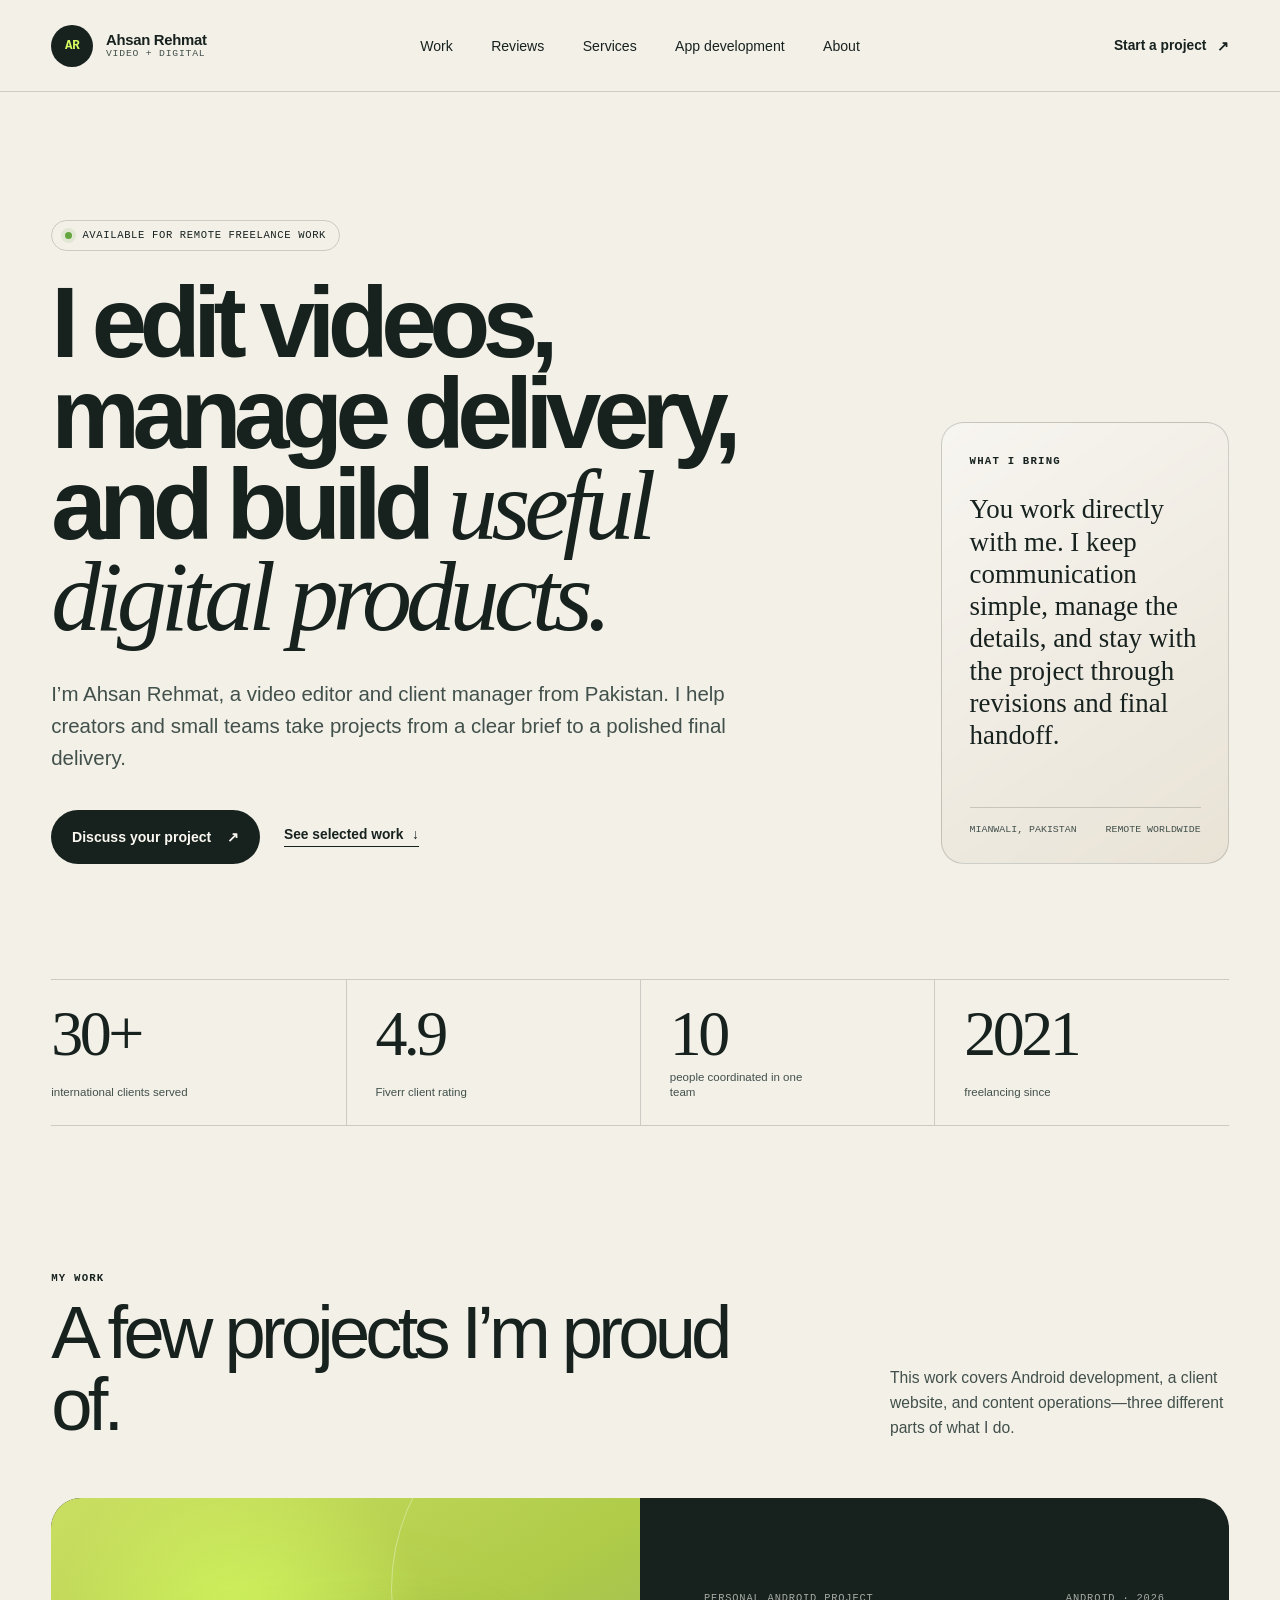
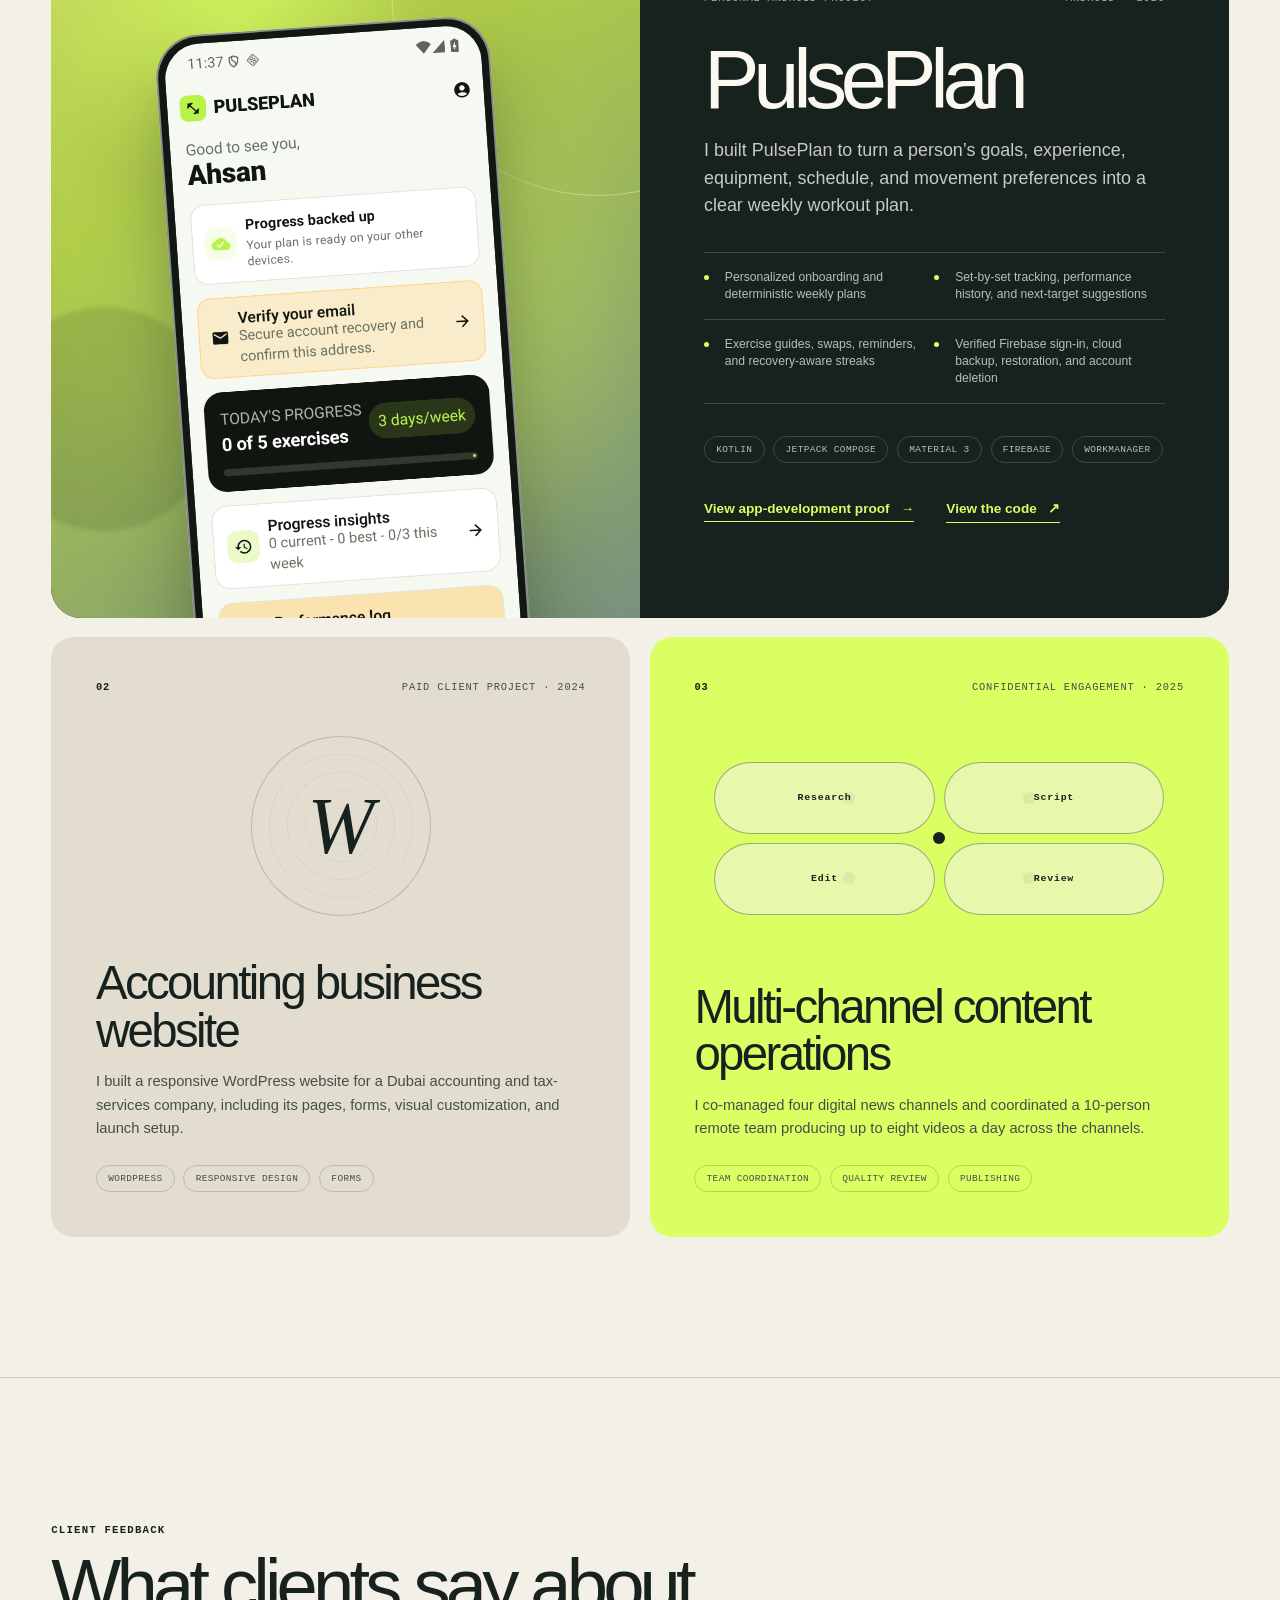
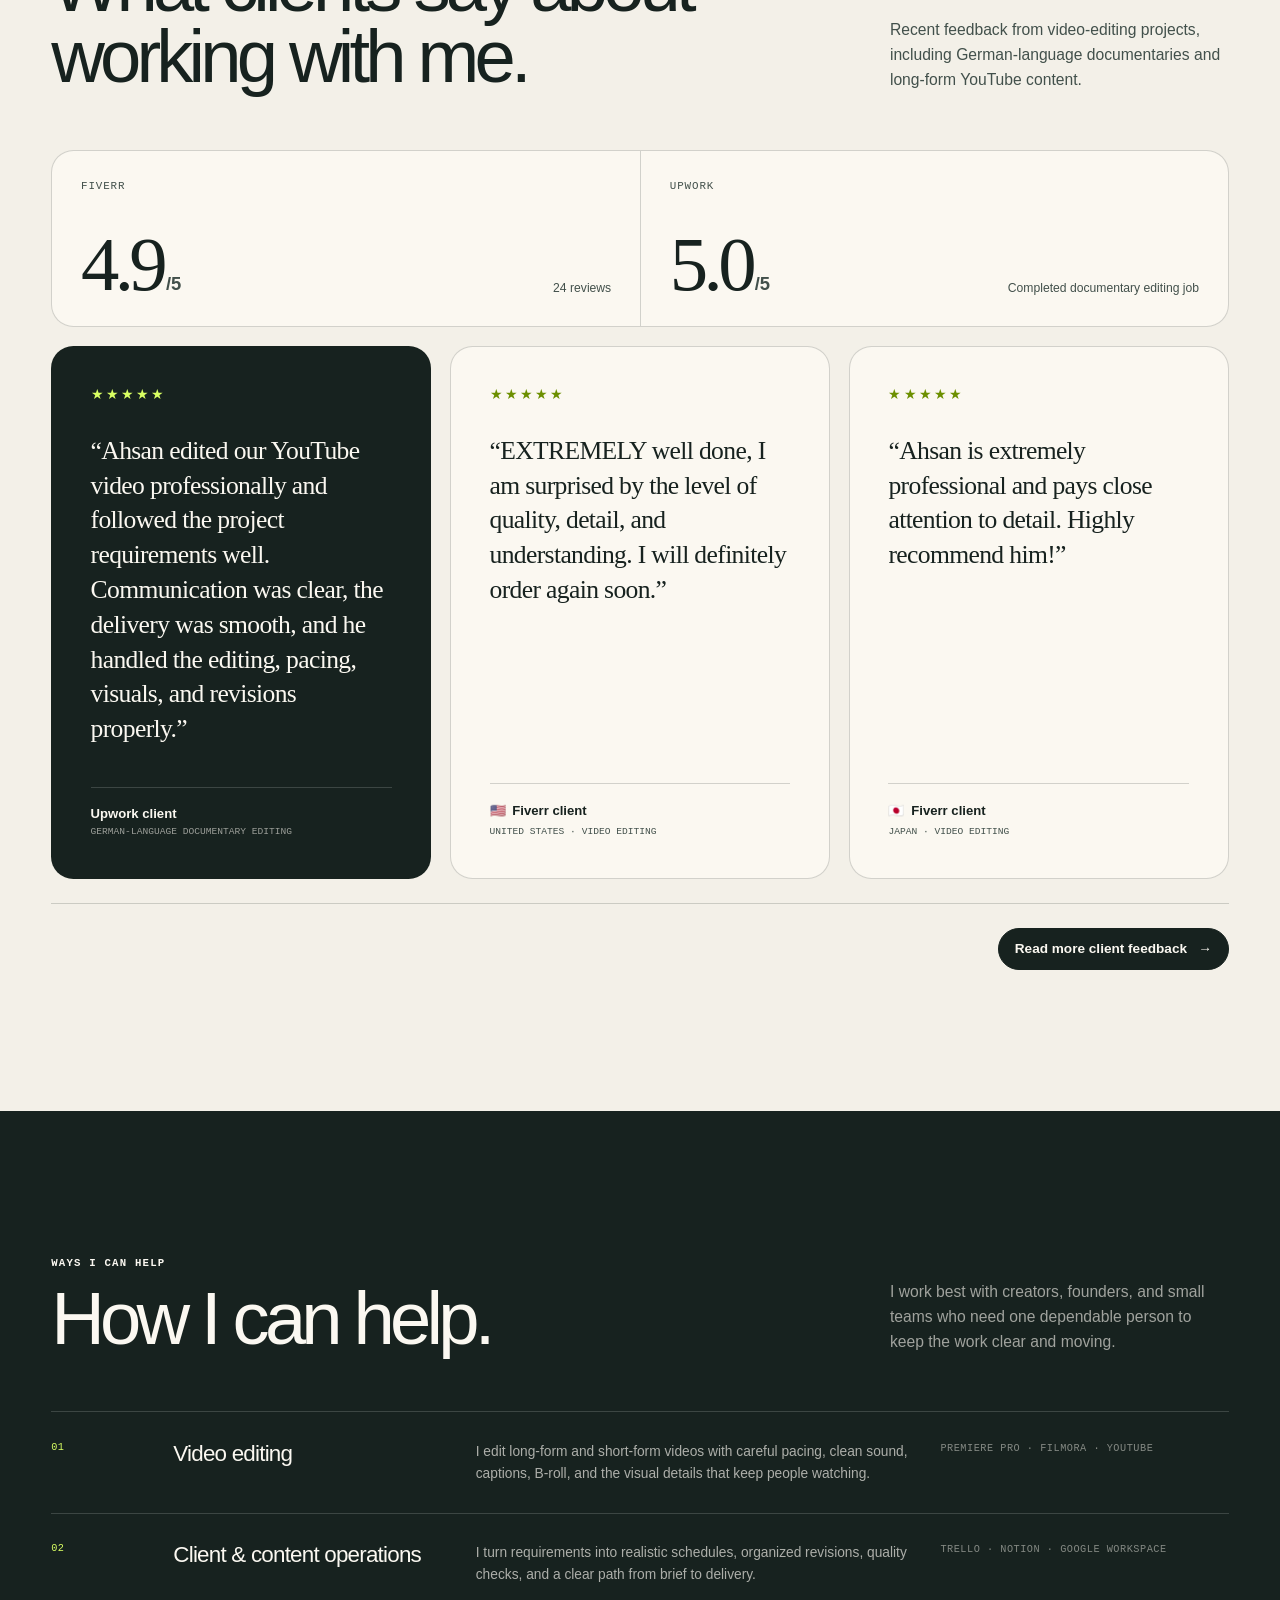
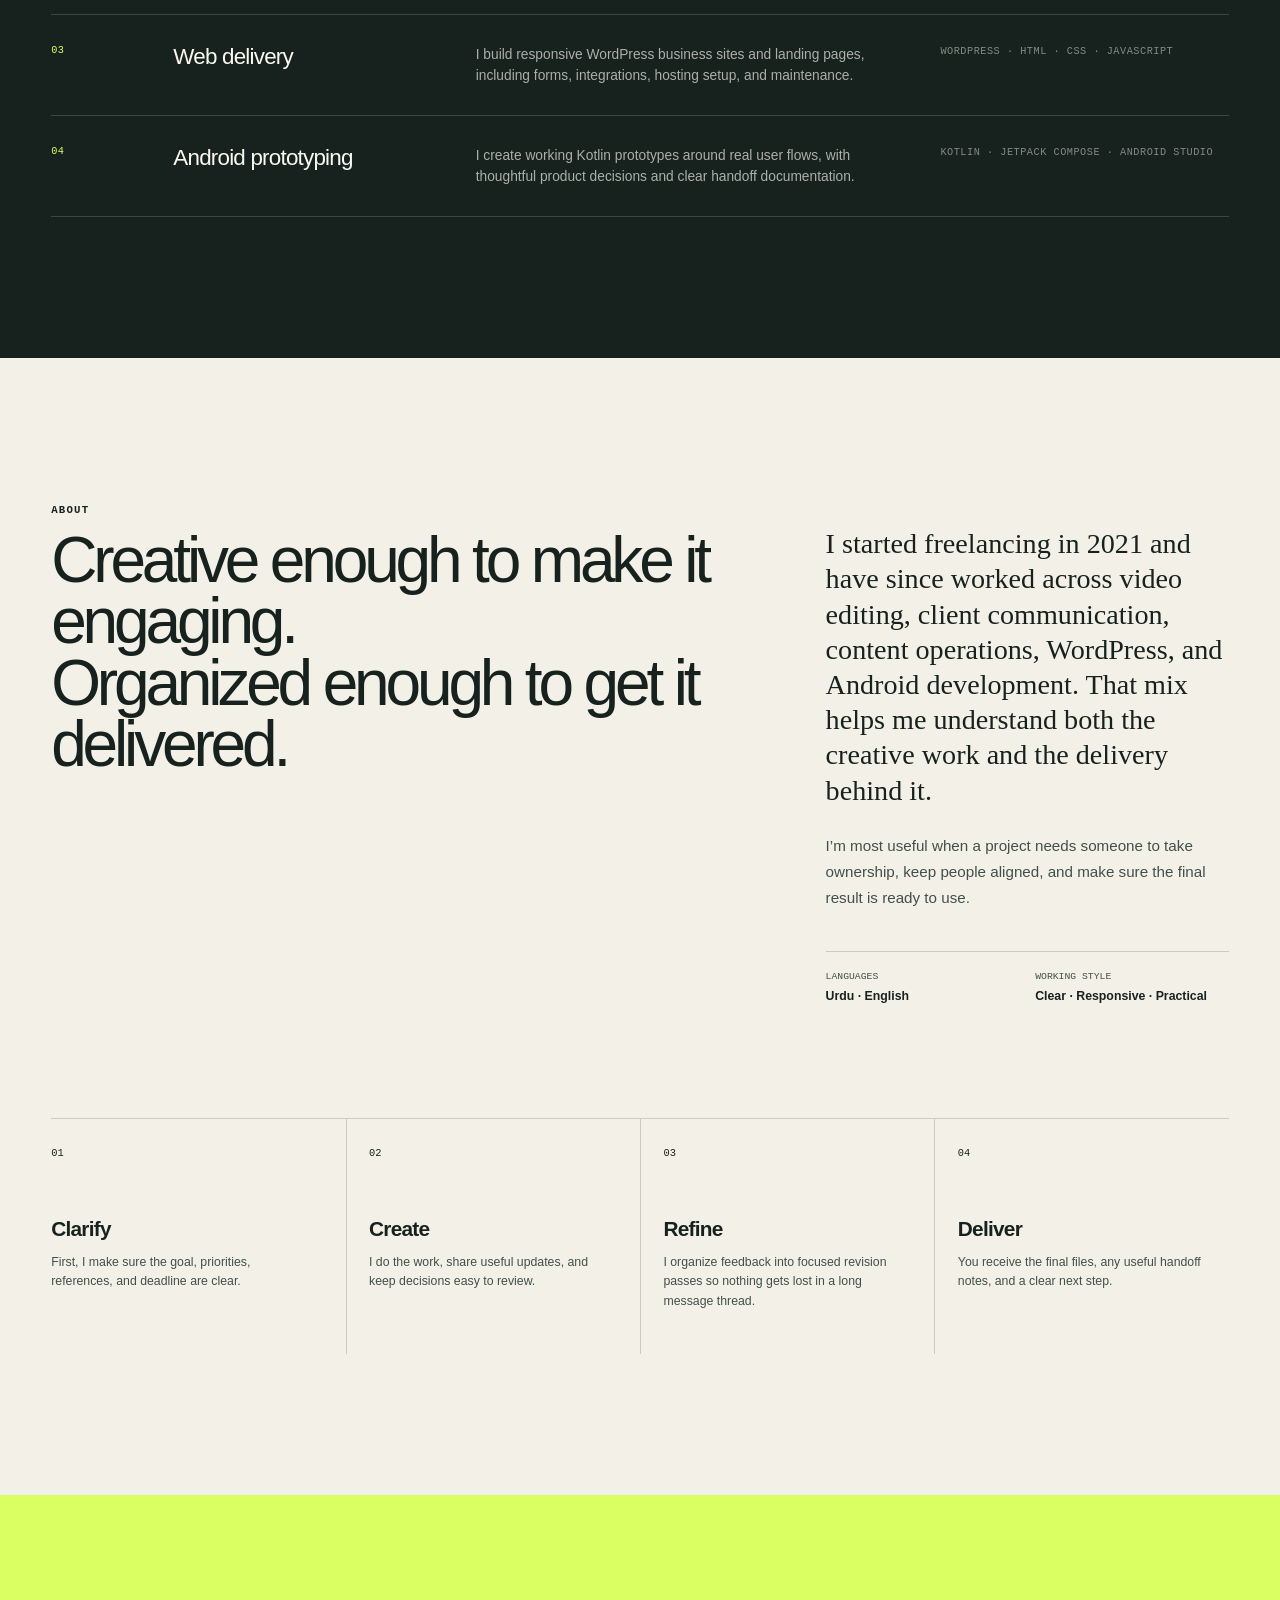
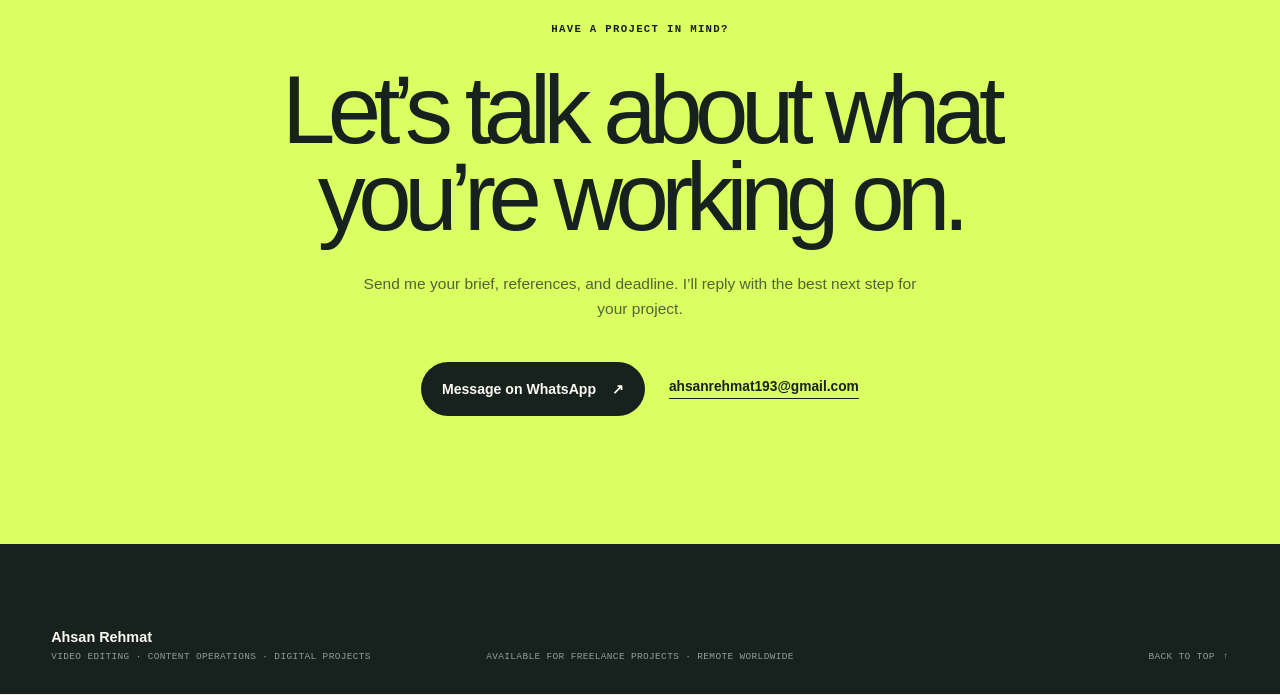
==== commit d6457729: "Publish dedicated app development page" ====
--- a/index.html
+++ b/index.html
@@ -24,7 +24,7 @@
       content="https://ahsanrehmat1.github.io/og.png"
     />
     <meta name="twitter:card" content="summary_large_image" />
-    <link rel="stylesheet" href="./styles.css?v=20260726-3" />
+    <link rel="stylesheet" href="./styles.css?v=20260727-1" />
   </head>
   <body>
     <main>
@@ -41,6 +41,7 @@
           <a href="#work">Work</a>
           <a href="#reviews">Reviews</a>
           <a href="#services">Services</a>
+          <a href="./app-development.html">App development</a>
           <a href="#about">About</a>
         </nav>
 
@@ -161,14 +162,19 @@
               <span>Firebase</span>
               <span>WorkManager</span>
             </div>
-            <a
-              class="project-link"
-              href="https://github.com/ahsanrehmat1/PulsePlan"
-              target="_blank"
-              rel="noreferrer"
-            >
-              View the project <span aria-hidden="true">↗</span>
-            </a>
+            <div class="project-actions">
+              <a class="project-link" href="./app-development.html">
+                View app-development proof <span aria-hidden="true">→</span>
+              </a>
+              <a
+                class="project-link"
+                href="https://github.com/ahsanrehmat1/PulsePlan"
+                target="_blank"
+                rel="noreferrer"
+              >
+                View the code <span aria-hidden="true">↗</span>
+              </a>
+            </div>
           </div>
         </article>
 
--- a/styles.css
+++ b/styles.css
@@ -1465,3 +1465,599 @@
     transition-duration: 0.01ms !important;
   }
 }
+
+.project-actions {
+  display: flex;
+  flex-wrap: wrap;
+  gap: 1.1rem 2rem;
+  align-items: center;
+}
+
+.app-development-page {
+  overflow-x: hidden;
+}
+
+.app-dev-hero {
+  position: relative;
+  display: grid;
+  grid-template-columns: minmax(0, 1.08fr) minmax(380px, 0.92fr);
+  gap: clamp(2rem, 5vw, 5rem);
+  align-items: center;
+  min-height: 760px;
+  margin-top: clamp(1rem, 2vw, 2rem);
+  padding-top: clamp(4rem, 8vw, 7rem);
+  padding-bottom: clamp(4rem, 8vw, 7rem);
+  overflow: hidden;
+  border-radius: calc(var(--radius) * 1.35);
+  background:
+    radial-gradient(circle at 82% 18%, rgba(217, 255, 98, 0.2), transparent 24%),
+    linear-gradient(145deg, #101713 0%, #17221f 62%, #26332d 100%);
+  color: var(--cream);
+}
+
+.app-dev-hero::before {
+  position: absolute;
+  inset: auto -9% -46% auto;
+  width: 52%;
+  aspect-ratio: 1;
+  border: 1px solid rgba(217, 255, 98, 0.18);
+  border-radius: 50%;
+  content: "";
+}
+
+.app-dev-copy {
+  position: relative;
+  z-index: 2;
+}
+
+.availability-dark {
+  margin-bottom: 1.4rem;
+  border-color: rgba(255, 255, 255, 0.2);
+  color: rgba(251, 248, 241, 0.74);
+}
+
+.app-dev-kicker {
+  margin: 0 0 1.1rem;
+  color: var(--accent);
+  font-family: var(--font-geist-mono), monospace;
+  font-size: 0.69rem;
+  letter-spacing: 0.08em;
+  text-transform: uppercase;
+}
+
+.app-dev-hero h1 {
+  max-width: 820px;
+  margin: 0;
+  font-size: clamp(4rem, 7vw, 7.3rem);
+  font-weight: 520;
+  letter-spacing: -0.075em;
+  line-height: 0.89;
+}
+
+.app-dev-hero h1 span {
+  display: block;
+  color: var(--accent);
+}
+
+.app-dev-intro {
+  max-width: 640px;
+  margin: 2rem 0 0;
+  color: rgba(251, 248, 241, 0.68);
+  font-size: clamp(1rem, 1.4vw, 1.16rem);
+  line-height: 1.7;
+}
+
+.app-dev-actions {
+  display: flex;
+  flex-wrap: wrap;
+  gap: 1.2rem 1.8rem;
+  align-items: center;
+  margin-top: 2rem;
+}
+
+.button-accent {
+  background: var(--accent);
+  color: var(--ink);
+}
+
+.button-accent:hover {
+  background: var(--accent-strong);
+  opacity: 1;
+}
+
+.app-dev-text-link {
+  display: inline-flex;
+  gap: 0.7rem;
+  align-items: center;
+  color: var(--cream);
+  font-size: 0.9rem;
+  font-weight: 700;
+}
+
+.app-showcase {
+  position: relative;
+  min-height: 620px;
+}
+
+.app-shot {
+  position: absolute;
+  z-index: 2;
+  margin: 0;
+  overflow: hidden;
+  border: 9px solid #050807;
+  border-radius: 2.4rem;
+  background: #050807;
+  box-shadow: 0 28px 80px rgba(0, 0, 0, 0.45);
+}
+
+.app-shot img {
+  width: 100%;
+  height: 100%;
+  object-fit: cover;
+}
+
+.app-shot-main {
+  right: 29%;
+  bottom: -13%;
+  width: min(45%, 285px);
+  aspect-ratio: 9 / 20;
+  transform: rotate(-4deg);
+}
+
+.app-shot-secondary {
+  top: -2%;
+  right: 1%;
+  width: min(38%, 240px);
+  aspect-ratio: 9 / 20;
+  transform: rotate(6deg);
+}
+
+.app-build-tag {
+  position: absolute;
+  right: 2%;
+  bottom: 8%;
+  z-index: 4;
+  display: flex;
+  flex-direction: column;
+  gap: 0.2rem;
+  max-width: 235px;
+  padding: 1rem 1.15rem;
+  border: 1px solid rgba(255, 255, 255, 0.18);
+  border-radius: 1rem;
+  background: rgba(16, 23, 19, 0.88);
+  box-shadow: 0 16px 42px rgba(0, 0, 0, 0.28);
+  backdrop-filter: blur(12px);
+}
+
+.app-build-tag span {
+  color: rgba(251, 248, 241, 0.58);
+  font-family: var(--font-geist-mono), monospace;
+  font-size: 0.59rem;
+  letter-spacing: 0.07em;
+  text-transform: uppercase;
+}
+
+.app-build-tag strong {
+  font-size: 0.98rem;
+}
+
+.app-proof-bar {
+  display: grid;
+  grid-template-columns: repeat(4, 1fr);
+  padding-top: 1.6rem;
+  padding-bottom: 1.6rem;
+  border-bottom: 1px solid var(--line);
+}
+
+.app-proof-bar div {
+  display: flex;
+  flex-direction: column;
+  gap: 0.4rem;
+  min-height: 86px;
+  padding: 1rem clamp(1rem, 2.5vw, 2.4rem);
+  border-left: 1px solid var(--line);
+}
+
+.app-proof-bar div:first-child {
+  border-left: 0;
+}
+
+.app-proof-bar span,
+.app-case-cards > article > span,
+.app-offer-grid > article > span,
+.app-process-grid > article > span {
+  color: var(--ink-soft);
+  font-family: var(--font-geist-mono), monospace;
+  font-size: 0.62rem;
+  letter-spacing: 0.07em;
+  text-transform: uppercase;
+}
+
+.app-proof-bar strong {
+  margin-top: auto;
+  font-size: 0.95rem;
+}
+
+.app-case,
+.app-gallery,
+.app-offer,
+.app-process {
+  padding-top: clamp(6rem, 11vw, 10rem);
+  padding-bottom: clamp(6rem, 11vw, 10rem);
+}
+
+.app-case-heading {
+  display: grid;
+  grid-template-columns: 1fr 1fr;
+  gap: clamp(2.5rem, 8vw, 8rem);
+  align-items: end;
+}
+
+.app-case-heading h2 {
+  margin: 0.8rem 0 0;
+  font-size: clamp(4rem, 9vw, 9rem);
+  font-weight: 520;
+  letter-spacing: -0.08em;
+  line-height: 0.84;
+}
+
+.app-case-summary {
+  max-width: 620px;
+}
+
+.app-case-summary > p {
+  margin: 0;
+  color: var(--ink-soft);
+  font-size: clamp(1.05rem, 1.7vw, 1.35rem);
+  line-height: 1.65;
+}
+
+.app-case-links {
+  display: flex;
+  flex-wrap: wrap;
+  gap: 1rem 1.8rem;
+  margin-top: 1.8rem;
+}
+
+.app-case-cards {
+  display: grid;
+  grid-template-columns: repeat(3, 1fr);
+  gap: 1px;
+  margin-top: clamp(4rem, 8vw, 7rem);
+  overflow: hidden;
+  border: 1px solid var(--line);
+  border-radius: calc(var(--radius) * 1.15);
+  background: var(--line);
+}
+
+.app-case-cards article {
+  min-height: 355px;
+  padding: clamp(1.6rem, 3vw, 2.8rem);
+  background: var(--cream);
+}
+
+.app-case-cards article:nth-child(2) {
+  background: var(--paper-deep);
+}
+
+.app-case-cards article:nth-child(3) {
+  background: var(--accent);
+}
+
+.app-case-cards h3,
+.app-offer-grid h3,
+.app-process-grid h3 {
+  margin: 3rem 0 1rem;
+  font-size: clamp(1.5rem, 2.3vw, 2.35rem);
+  letter-spacing: -0.045em;
+  line-height: 1.05;
+}
+
+.app-case-cards p,
+.app-offer-grid p,
+.app-process-grid p {
+  margin: 0;
+  color: var(--ink-soft);
+  line-height: 1.65;
+}
+
+.app-gallery {
+  border-top: 1px solid var(--line);
+  border-bottom: 1px solid var(--line);
+  background: var(--paper-deep);
+}
+
+.app-gallery-grid {
+  display: grid;
+  grid-template-columns: repeat(6, minmax(0, 1fr));
+  gap: clamp(0.8rem, 1.6vw, 1.4rem);
+}
+
+.app-gallery-grid figure {
+  min-width: 0;
+  margin: 0;
+}
+
+.app-gallery-phone {
+  overflow: hidden;
+  aspect-ratio: 9 / 20;
+  border: 6px solid var(--ink);
+  border-radius: clamp(1rem, 2vw, 1.7rem);
+  background: var(--ink);
+  box-shadow: 0 18px 42px rgba(23, 34, 31, 0.15);
+}
+
+.app-gallery-phone img {
+  width: 100%;
+  height: 100%;
+  object-fit: cover;
+}
+
+.app-gallery-grid figcaption {
+  display: flex;
+  flex-direction: column;
+  gap: 0.24rem;
+  padding: 1rem 0.2rem 0;
+}
+
+.app-gallery-grid figcaption strong {
+  font-size: 0.83rem;
+}
+
+.app-gallery-grid figcaption span {
+  color: var(--ink-soft);
+  font-size: 0.7rem;
+  line-height: 1.4;
+}
+
+.app-verification {
+  padding-top: clamp(5rem, 9vw, 8rem);
+  padding-bottom: clamp(5rem, 9vw, 8rem);
+}
+
+.app-verification-panel {
+  display: grid;
+  grid-template-columns: 0.9fr 1.1fr;
+  gap: clamp(3rem, 8vw, 8rem);
+  padding: clamp(2rem, 5vw, 5rem);
+  border-radius: calc(var(--radius) * 1.3);
+  background: var(--ink);
+  color: var(--cream);
+}
+
+.eyebrow-light {
+  color: var(--accent);
+}
+
+.app-verification h2 {
+  max-width: 590px;
+  margin: 1rem 0 0;
+  font-size: clamp(2.8rem, 5.2vw, 5.5rem);
+  font-weight: 520;
+  letter-spacing: -0.065em;
+  line-height: 0.95;
+}
+
+.app-verification ul {
+  display: grid;
+  align-content: center;
+  gap: 0;
+  margin: 0;
+  padding: 0;
+  list-style: none;
+}
+
+.app-verification li {
+  padding: 1.05rem 0 1.05rem 1.7rem;
+  border-bottom: 1px solid var(--white-line);
+  color: rgba(251, 248, 241, 0.76);
+  line-height: 1.55;
+}
+
+.app-verification li::before {
+  float: left;
+  margin-left: -1.7rem;
+  color: var(--accent);
+  content: "✓";
+}
+
+.app-offer {
+  border-top: 1px solid var(--line);
+}
+
+.app-offer-grid {
+  display: grid;
+  grid-template-columns: repeat(3, 1fr);
+  gap: 1.2rem;
+}
+
+.app-offer-grid article {
+  min-height: 340px;
+  padding: clamp(1.5rem, 3vw, 2.5rem);
+  border: 1px solid var(--line);
+  border-radius: var(--radius);
+  background: var(--cream);
+}
+
+.app-scope-note {
+  display: grid;
+  grid-template-columns: 0.55fr 1fr;
+  gap: 1.5rem 3rem;
+  margin-top: 1.2rem;
+  padding: clamp(1.6rem, 4vw, 3rem);
+  border-radius: var(--radius);
+  background: var(--accent);
+}
+
+.app-scope-note strong {
+  font-size: clamp(1.5rem, 2.5vw, 2.4rem);
+  letter-spacing: -0.04em;
+  line-height: 1.05;
+}
+
+.app-scope-note p {
+  margin: 0;
+  font-size: 1.05rem;
+  line-height: 1.65;
+}
+
+.app-scope-note small {
+  grid-column: 2;
+  color: rgba(23, 34, 31, 0.7);
+  line-height: 1.55;
+}
+
+.app-process {
+  border-top: 1px solid var(--line);
+}
+
+.app-process-grid {
+  display: grid;
+  grid-template-columns: repeat(4, 1fr);
+  gap: 1px;
+  overflow: hidden;
+  border: 1px solid var(--line);
+  border-radius: var(--radius);
+  background: var(--line);
+}
+
+.app-process-grid article {
+  min-height: 300px;
+  padding: clamp(1.3rem, 2.7vw, 2.4rem);
+  background: var(--cream);
+}
+
+@media (max-width: 1100px) {
+  .app-dev-hero {
+    grid-template-columns: 1fr 0.8fr;
+  }
+
+  .app-gallery-grid {
+    grid-template-columns: repeat(3, 1fr);
+    gap: 2rem 1.2rem;
+  }
+}
+
+@media (max-width: 860px) {
+  .app-dev-hero,
+  .app-case-heading,
+  .app-verification-panel {
+    grid-template-columns: 1fr;
+  }
+
+  .app-dev-hero {
+    padding-bottom: 0;
+  }
+
+  .app-showcase {
+    min-height: 590px;
+  }
+
+  .app-shot-main {
+    right: 46%;
+  }
+
+  .app-shot-secondary {
+    right: 17%;
+  }
+
+  .app-build-tag {
+    right: 7%;
+  }
+
+  .app-case-cards,
+  .app-offer-grid {
+    grid-template-columns: 1fr;
+  }
+
+  .app-case-cards article,
+  .app-offer-grid article {
+    min-height: 0;
+  }
+
+  .app-process-grid {
+    grid-template-columns: repeat(2, 1fr);
+  }
+}
+
+@media (max-width: 620px) {
+  .app-dev-hero {
+    margin-top: 0.6rem;
+    border-radius: var(--radius);
+  }
+
+  .app-dev-hero h1 {
+    font-size: clamp(3.45rem, 16vw, 5rem);
+  }
+
+  .app-dev-actions {
+    align-items: flex-start;
+    flex-direction: column;
+  }
+
+  .app-showcase {
+    min-height: 510px;
+  }
+
+  .app-shot {
+    border-width: 6px;
+    border-radius: 1.7rem;
+  }
+
+  .app-shot-main {
+    right: auto;
+    left: 2%;
+    width: 47%;
+  }
+
+  .app-shot-secondary {
+    right: 2%;
+    width: 40%;
+  }
+
+  .app-build-tag {
+    right: 0;
+    bottom: 4%;
+    max-width: 205px;
+  }
+
+  .app-proof-bar {
+    grid-template-columns: repeat(2, 1fr);
+  }
+
+  .app-proof-bar div:nth-child(3) {
+    border-left: 0;
+  }
+
+  .app-proof-bar div:nth-child(-n + 2) {
+    border-bottom: 1px solid var(--line);
+  }
+
+  .app-case-heading h2 {
+    font-size: clamp(4.5rem, 22vw, 7rem);
+  }
+
+  .app-gallery-grid {
+    grid-template-columns: repeat(2, 1fr);
+  }
+
+  .app-verification-panel {
+    padding: 2rem 1.4rem;
+  }
+
+  .app-scope-note {
+    grid-template-columns: 1fr;
+  }
+
+  .app-scope-note small {
+    grid-column: auto;
+  }
+
+  .app-process-grid {
+    grid-template-columns: 1fr;
+  }
+
+  .app-process-grid article {
+    min-height: 0;
+  }
+}
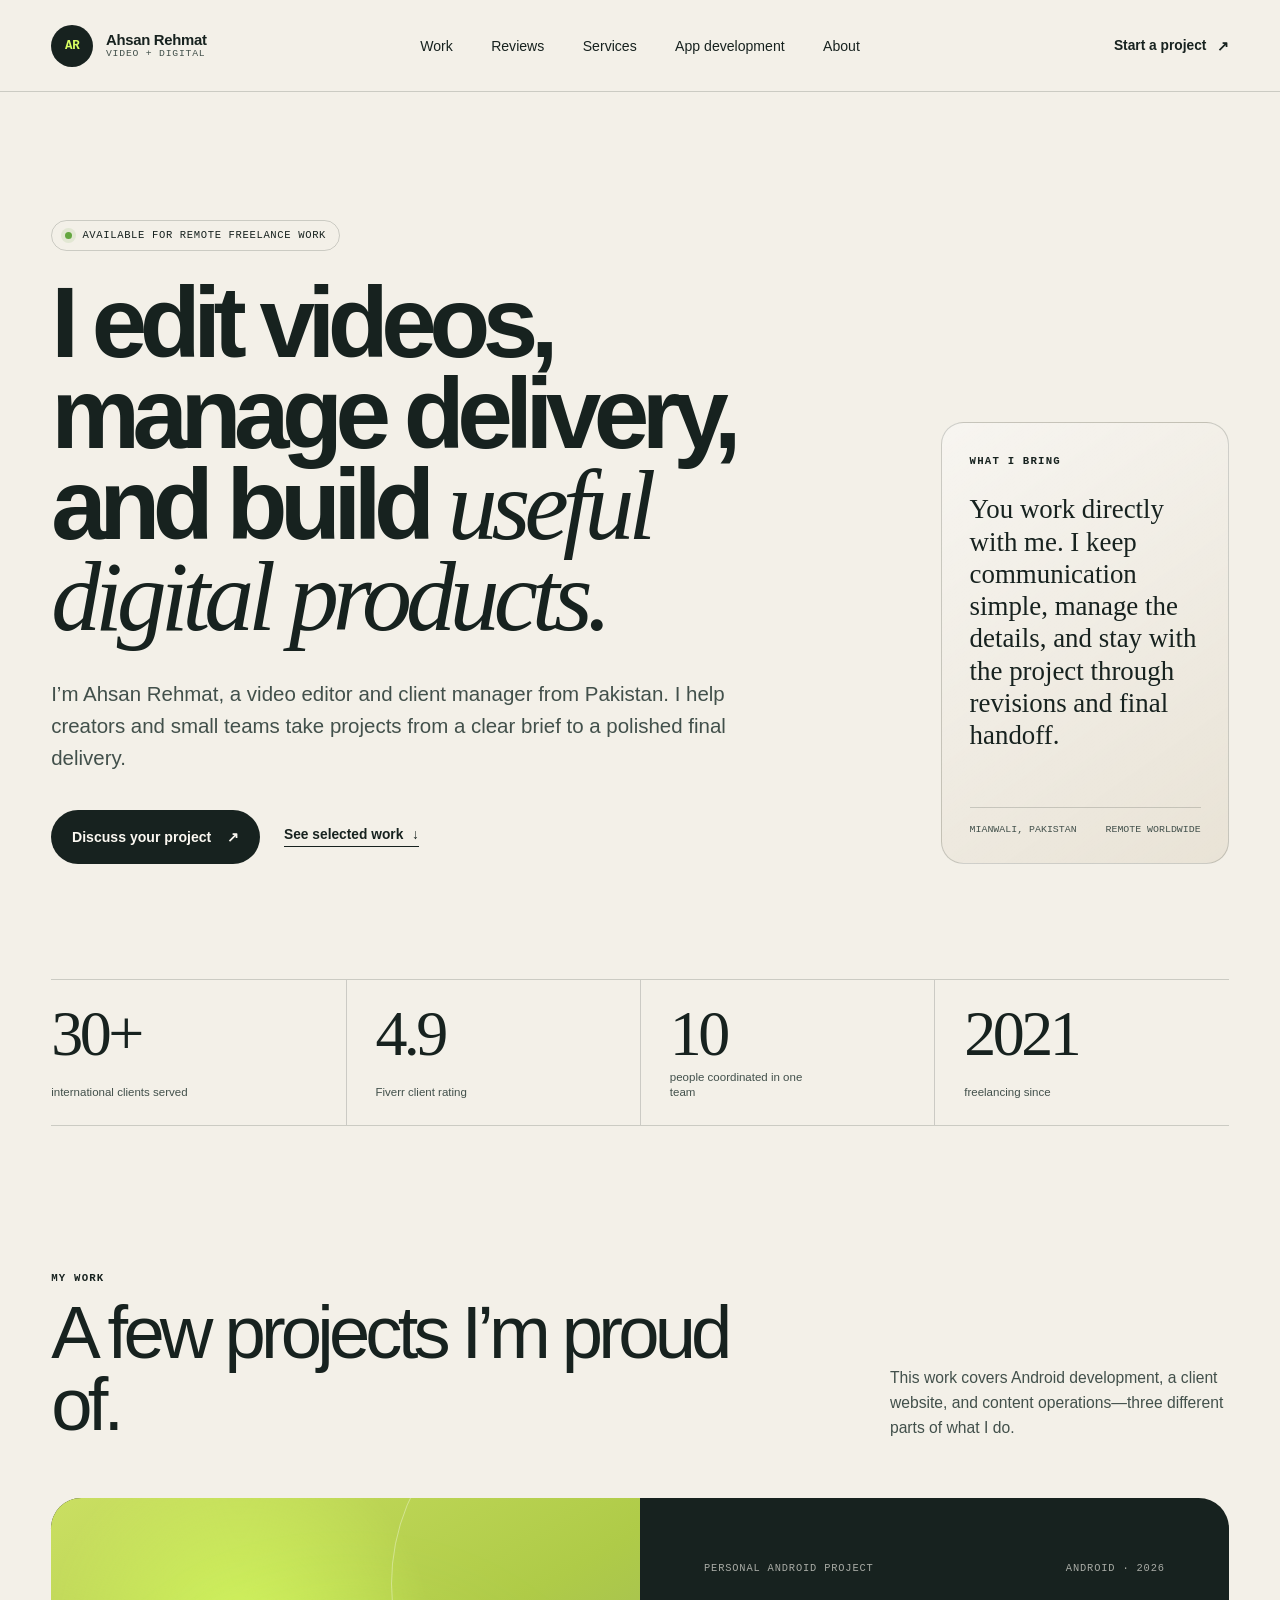
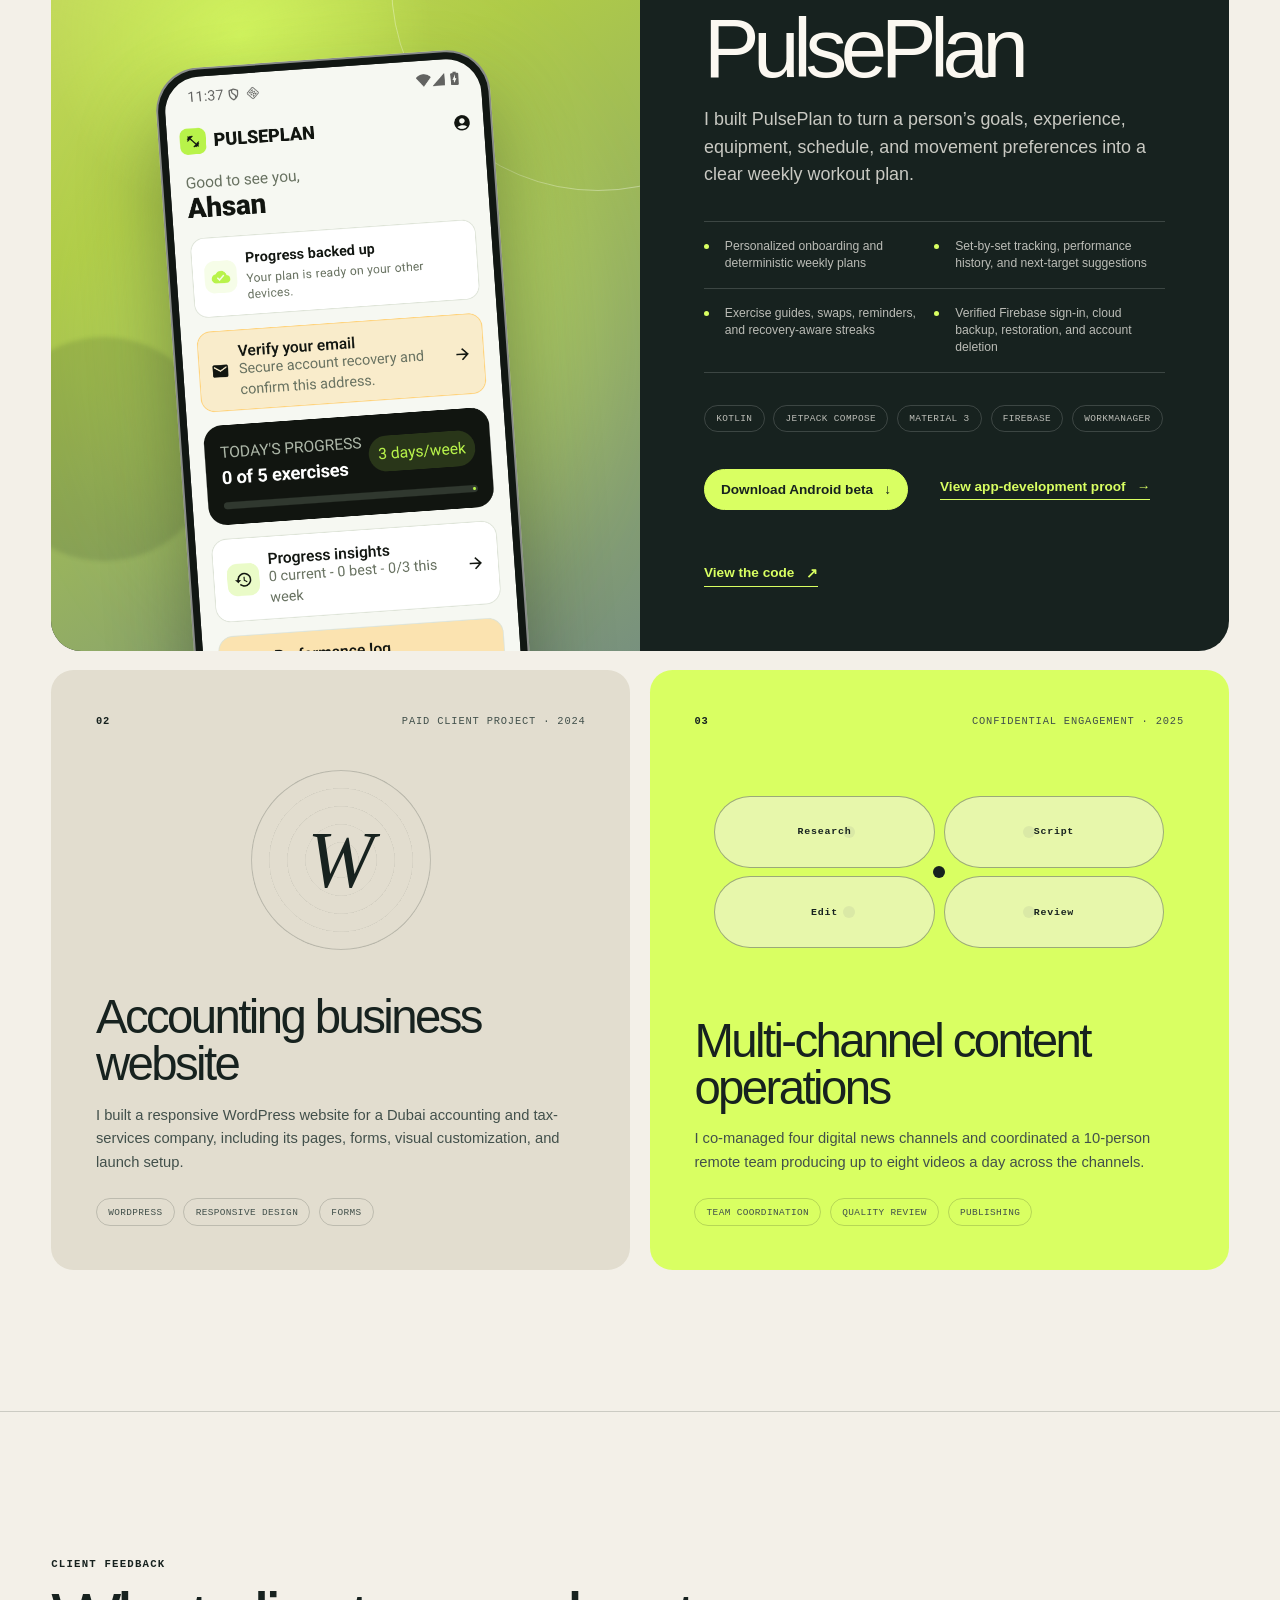
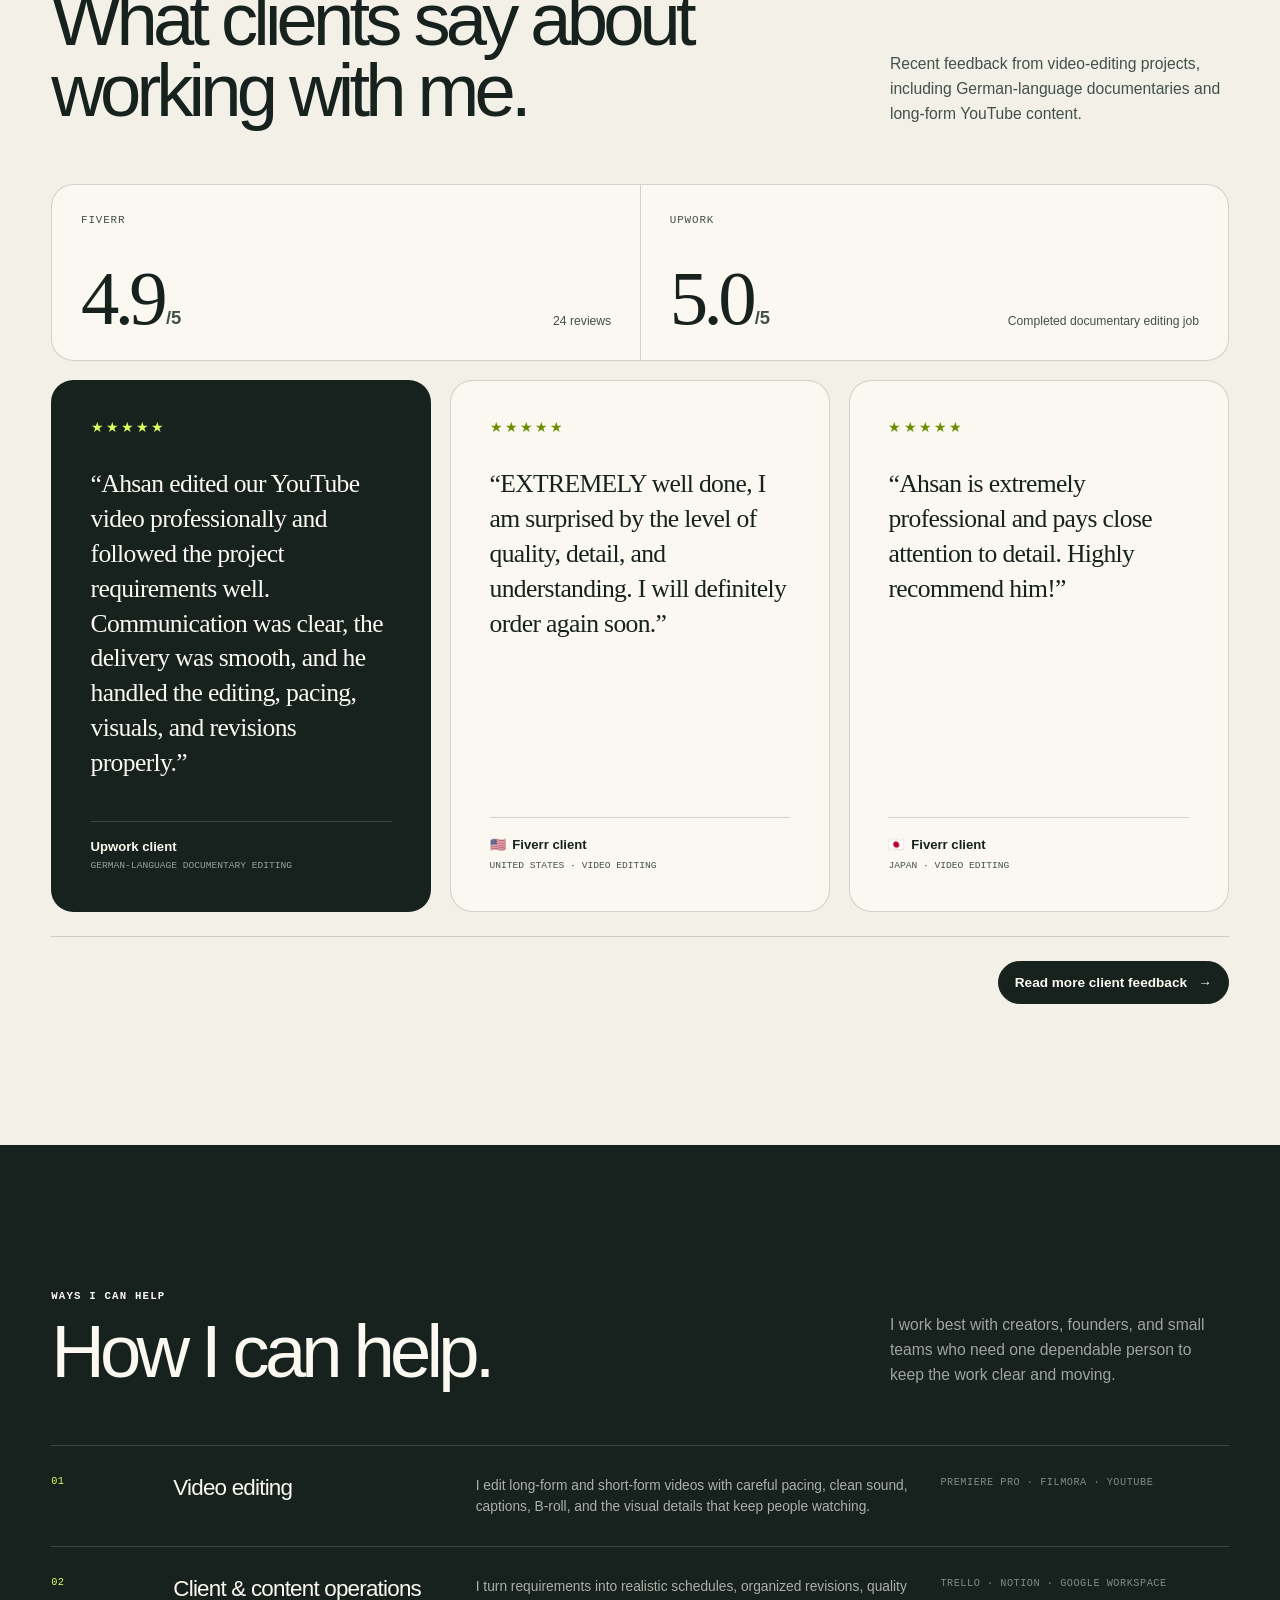
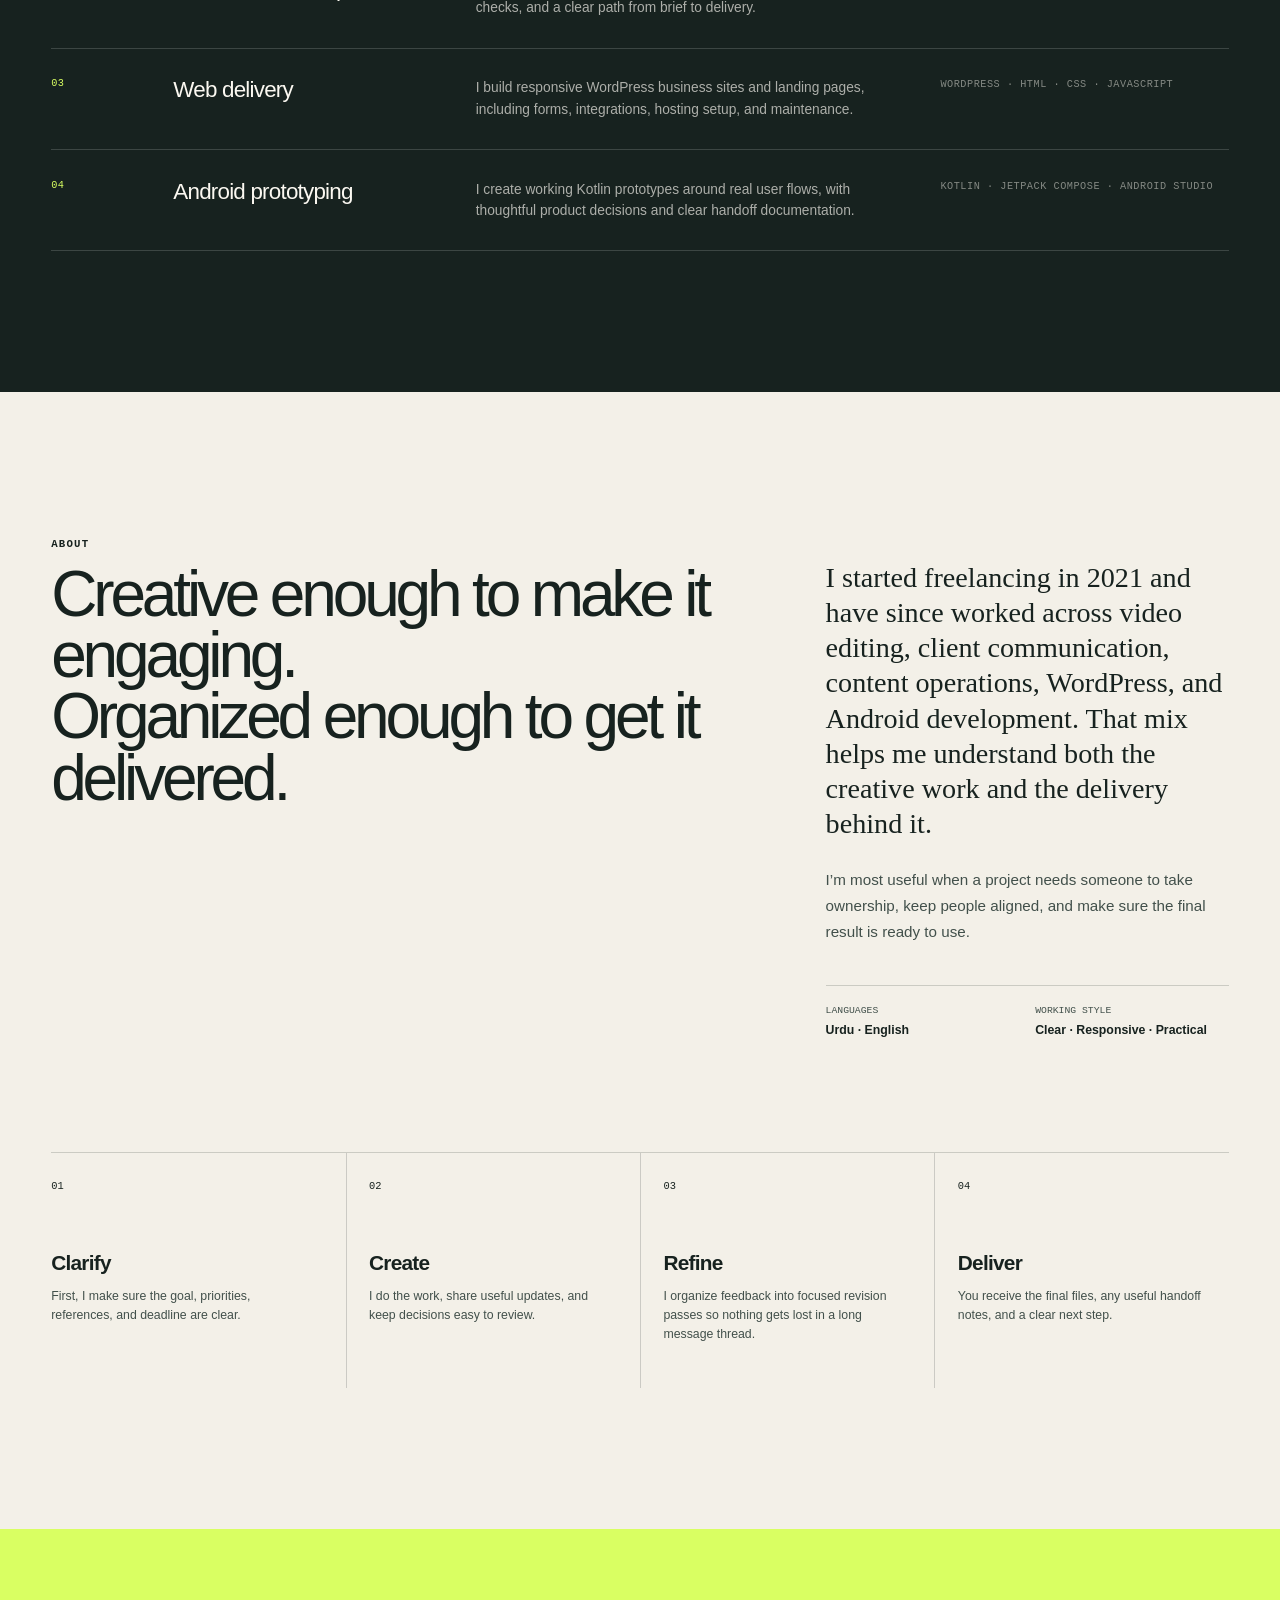
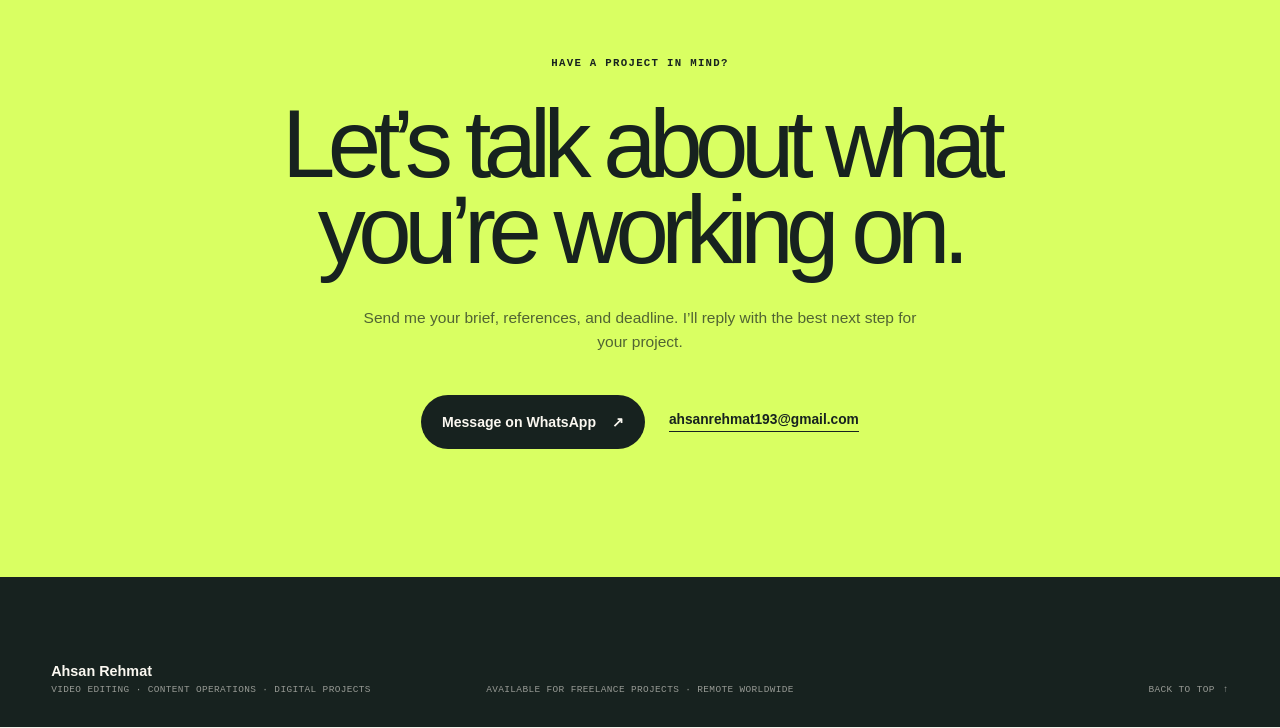
==== commit abcca015: "Add PulsePlan beta download" ====
--- a/index.html
+++ b/index.html
@@ -24,7 +24,7 @@
       content="https://ahsanrehmat1.github.io/og.png"
     />
     <meta name="twitter:card" content="summary_large_image" />
-    <link rel="stylesheet" href="./styles.css?v=20260727-1" />
+    <link rel="stylesheet" href="./styles.css?v=20260727-2" />
   </head>
   <body>
     <main>
@@ -163,6 +163,12 @@
               <span>WorkManager</span>
             </div>
             <div class="project-actions">
+              <a
+                class="project-link project-download-link"
+                href="https://github.com/ahsanrehmat1/PulsePlan/releases/download/v0.19.0/PulsePlan-v0.19.0.apk"
+              >
+                Download Android beta <span aria-hidden="true">↓</span>
+              </a>
               <a class="project-link" href="./app-development.html">
                 View app-development proof <span aria-hidden="true">→</span>
               </a>
--- a/styles.css
+++ b/styles.css
@@ -1473,6 +1473,19 @@
   align-items: center;
 }
 
+.project-actions .project-download-link {
+  padding: 0.75rem 1rem;
+  border: 1px solid var(--accent);
+  border-radius: 999px;
+  background: var(--accent);
+  color: var(--ink);
+}
+
+.project-actions .project-download-link:hover {
+  background: var(--accent-strong);
+  opacity: 1;
+}
+
 .app-development-page {
   overflow-x: hidden;
 }
@@ -1719,6 +1732,34 @@
   margin-top: 1.8rem;
 }
 
+.app-case-links .project-link {
+  margin-top: 0;
+  padding: 0.75rem 1rem;
+  border: 1px solid rgba(23, 34, 31, 0.34);
+  border-radius: 999px;
+  background: var(--cream);
+  color: var(--ink);
+}
+
+.app-case-links .project-link:hover {
+  border-color: var(--ink);
+  background: var(--ink);
+  color: var(--cream);
+  opacity: 1;
+}
+
+.app-case-links .app-download-link {
+  border-color: var(--ink);
+  background: var(--ink);
+  color: var(--cream);
+}
+
+.app-case-links .app-download-link:hover {
+  border-color: var(--accent);
+  background: var(--accent);
+  color: var(--ink);
+}
+
 .app-case-cards {
   display: grid;
   grid-template-columns: repeat(3, 1fr);
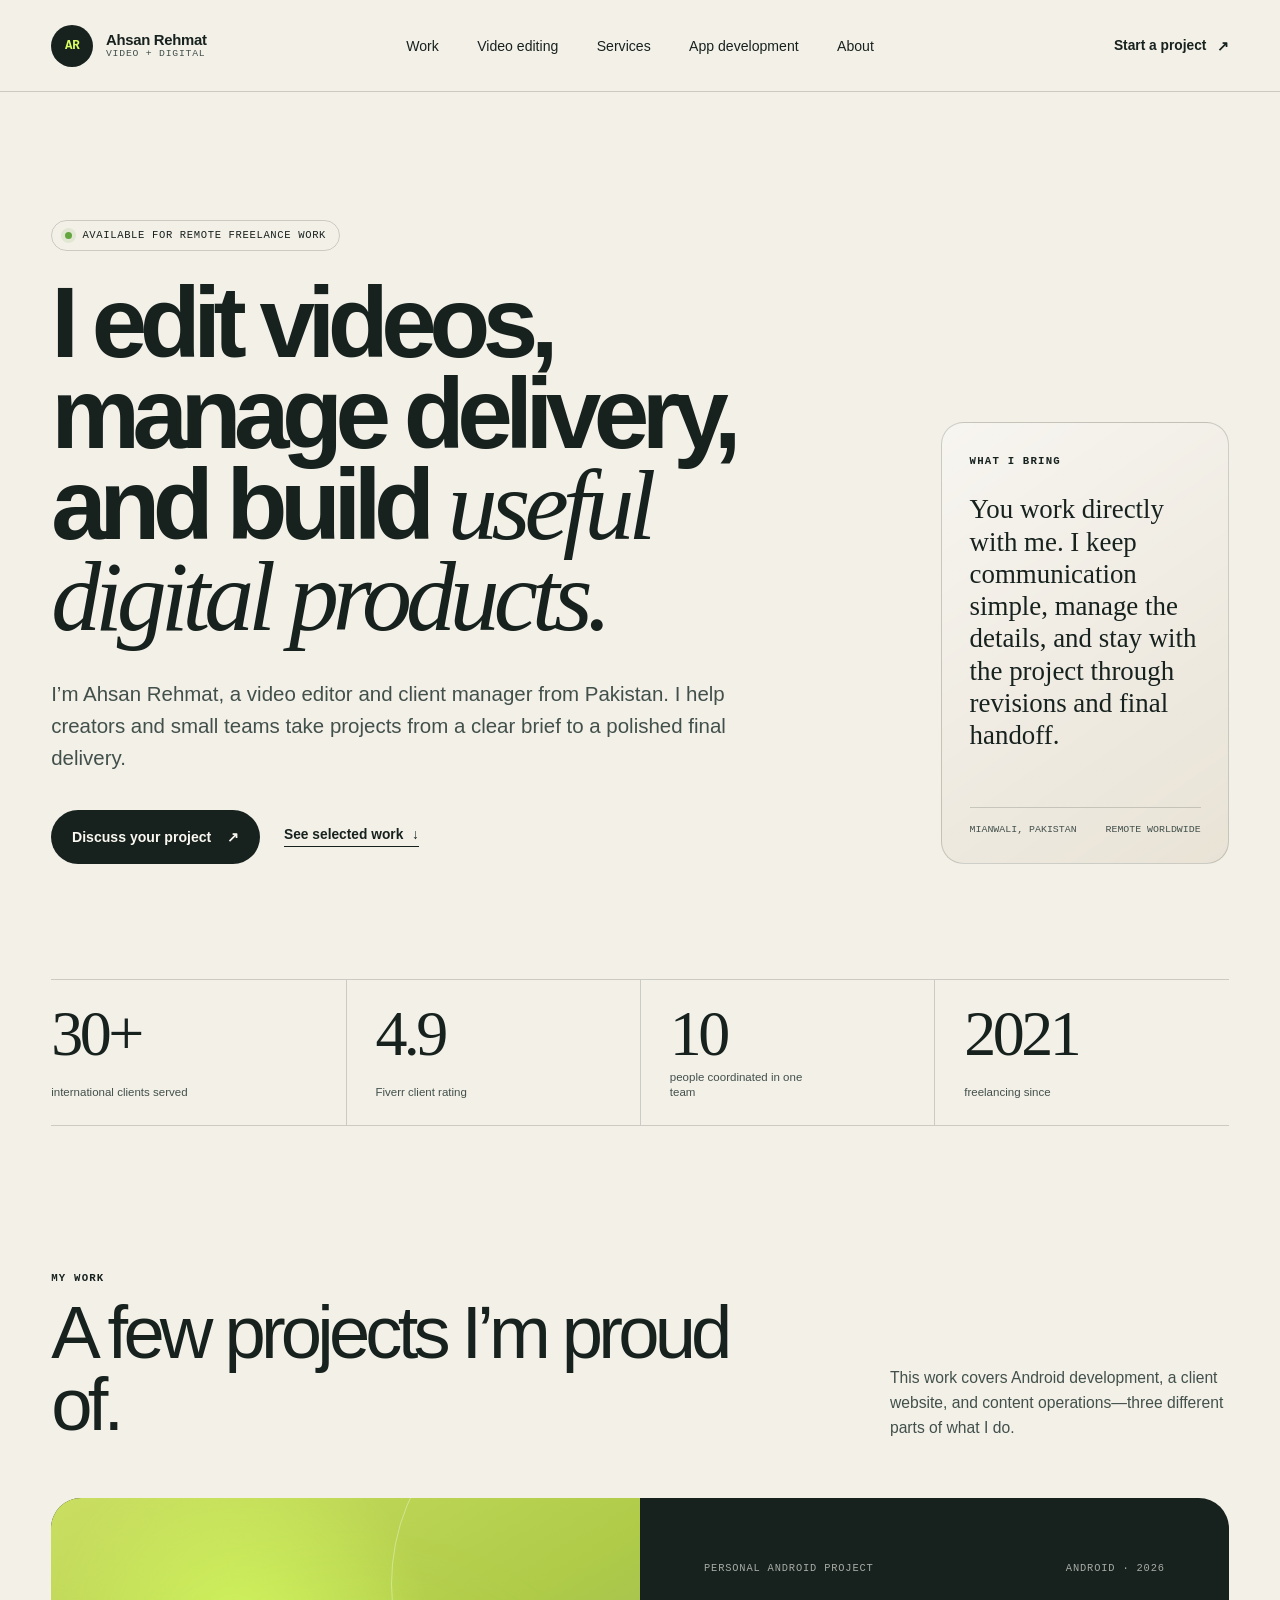
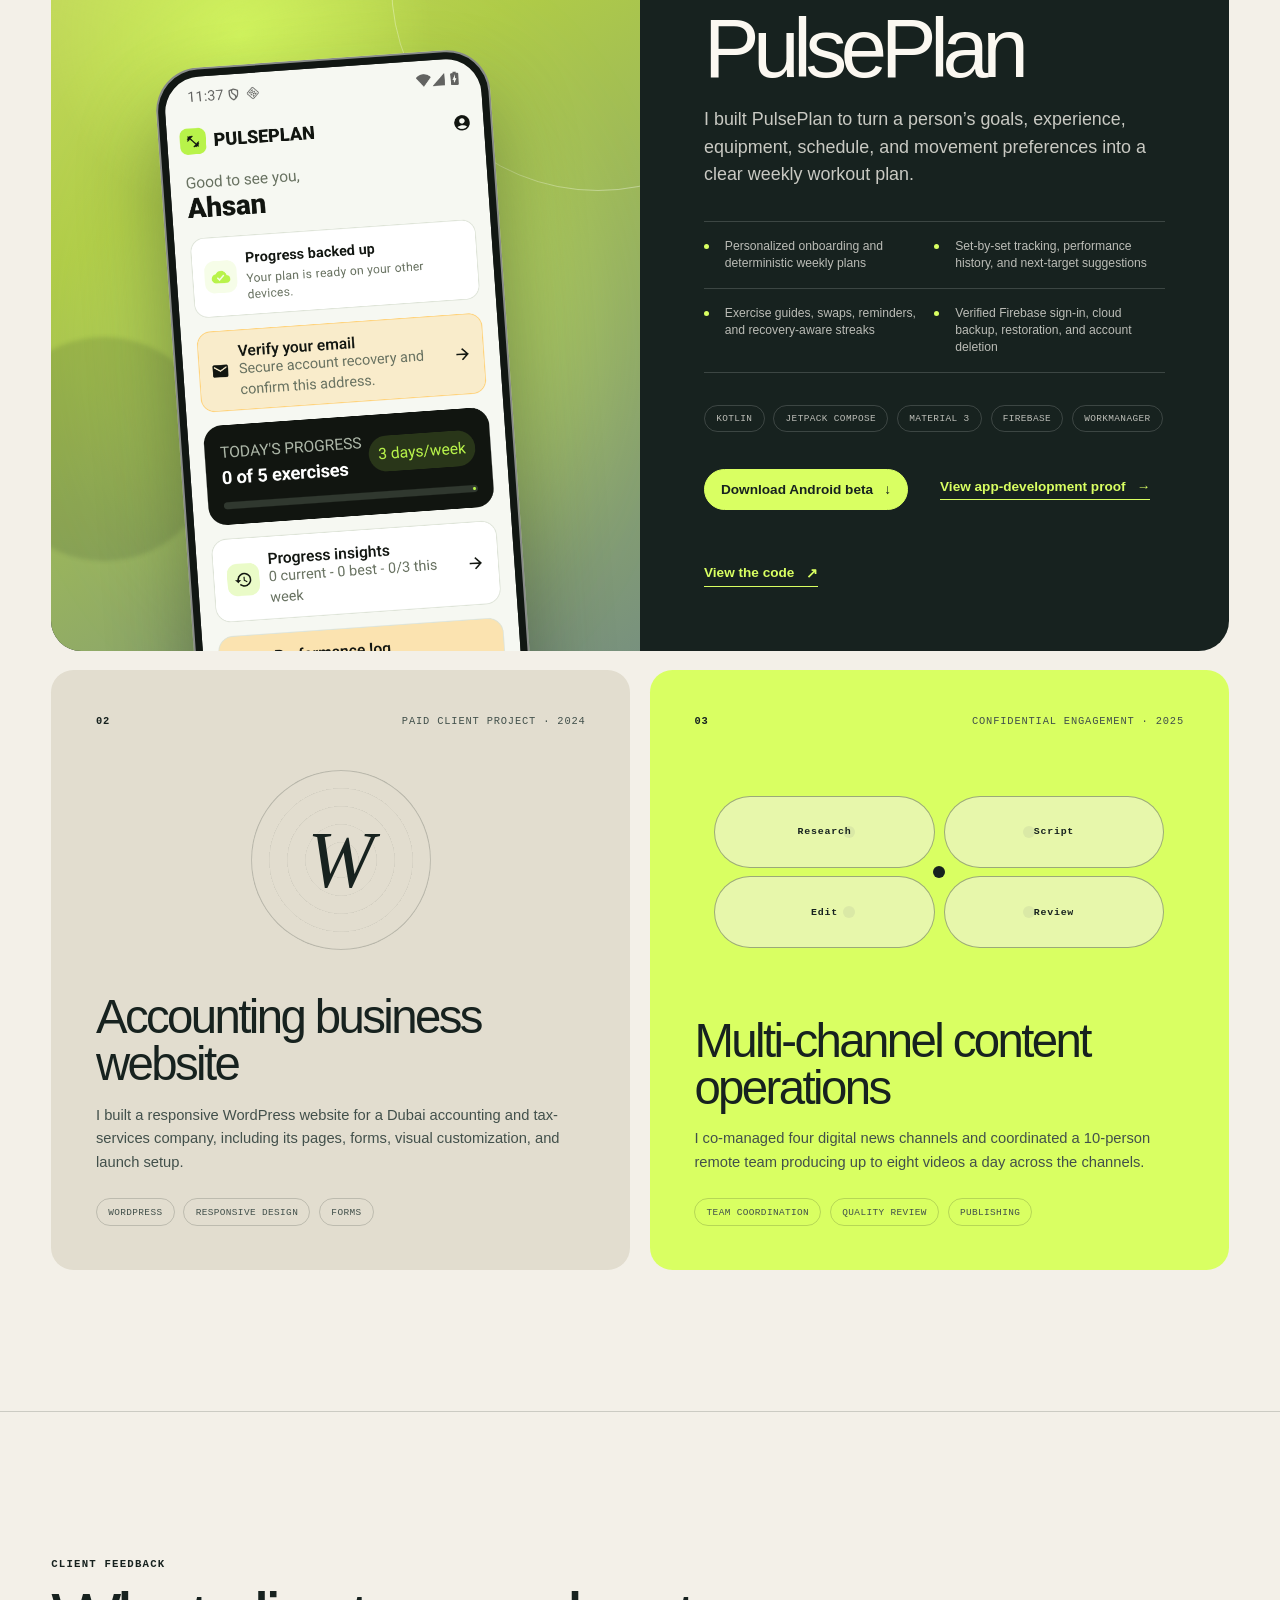
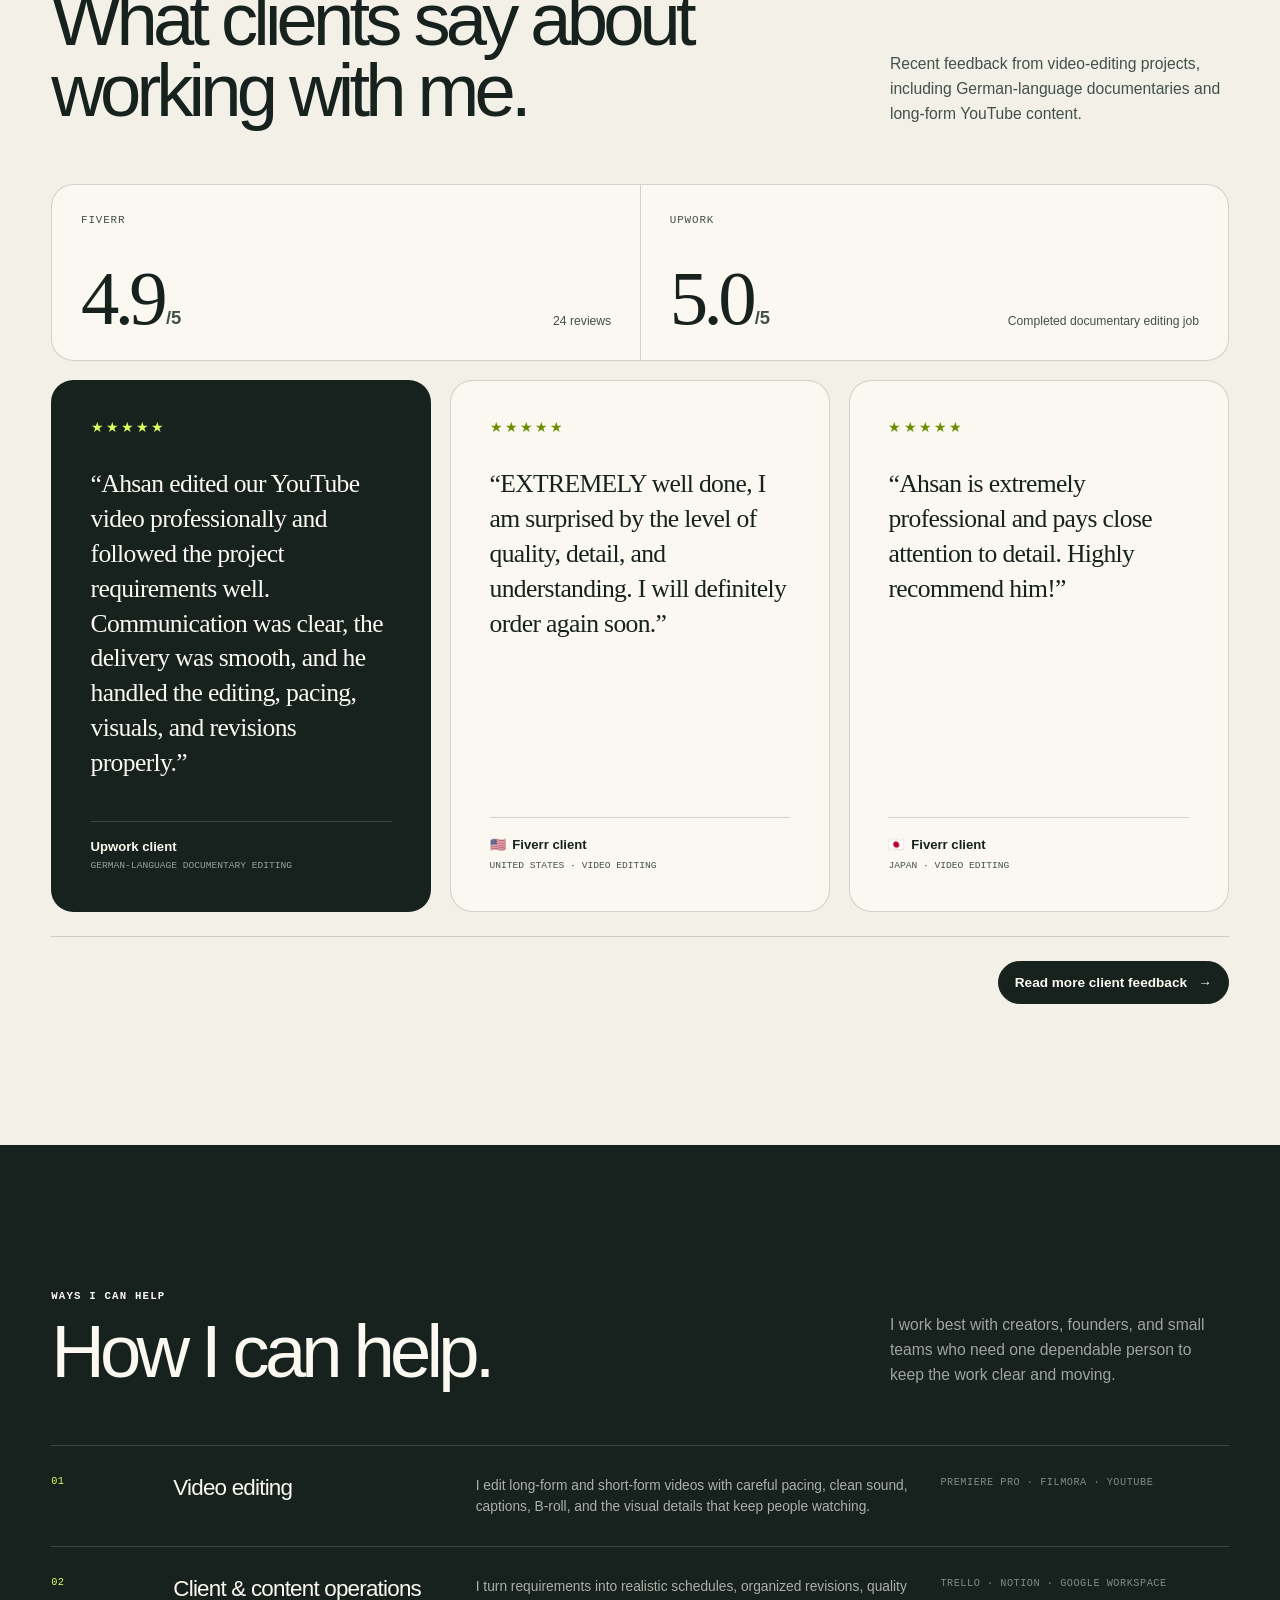
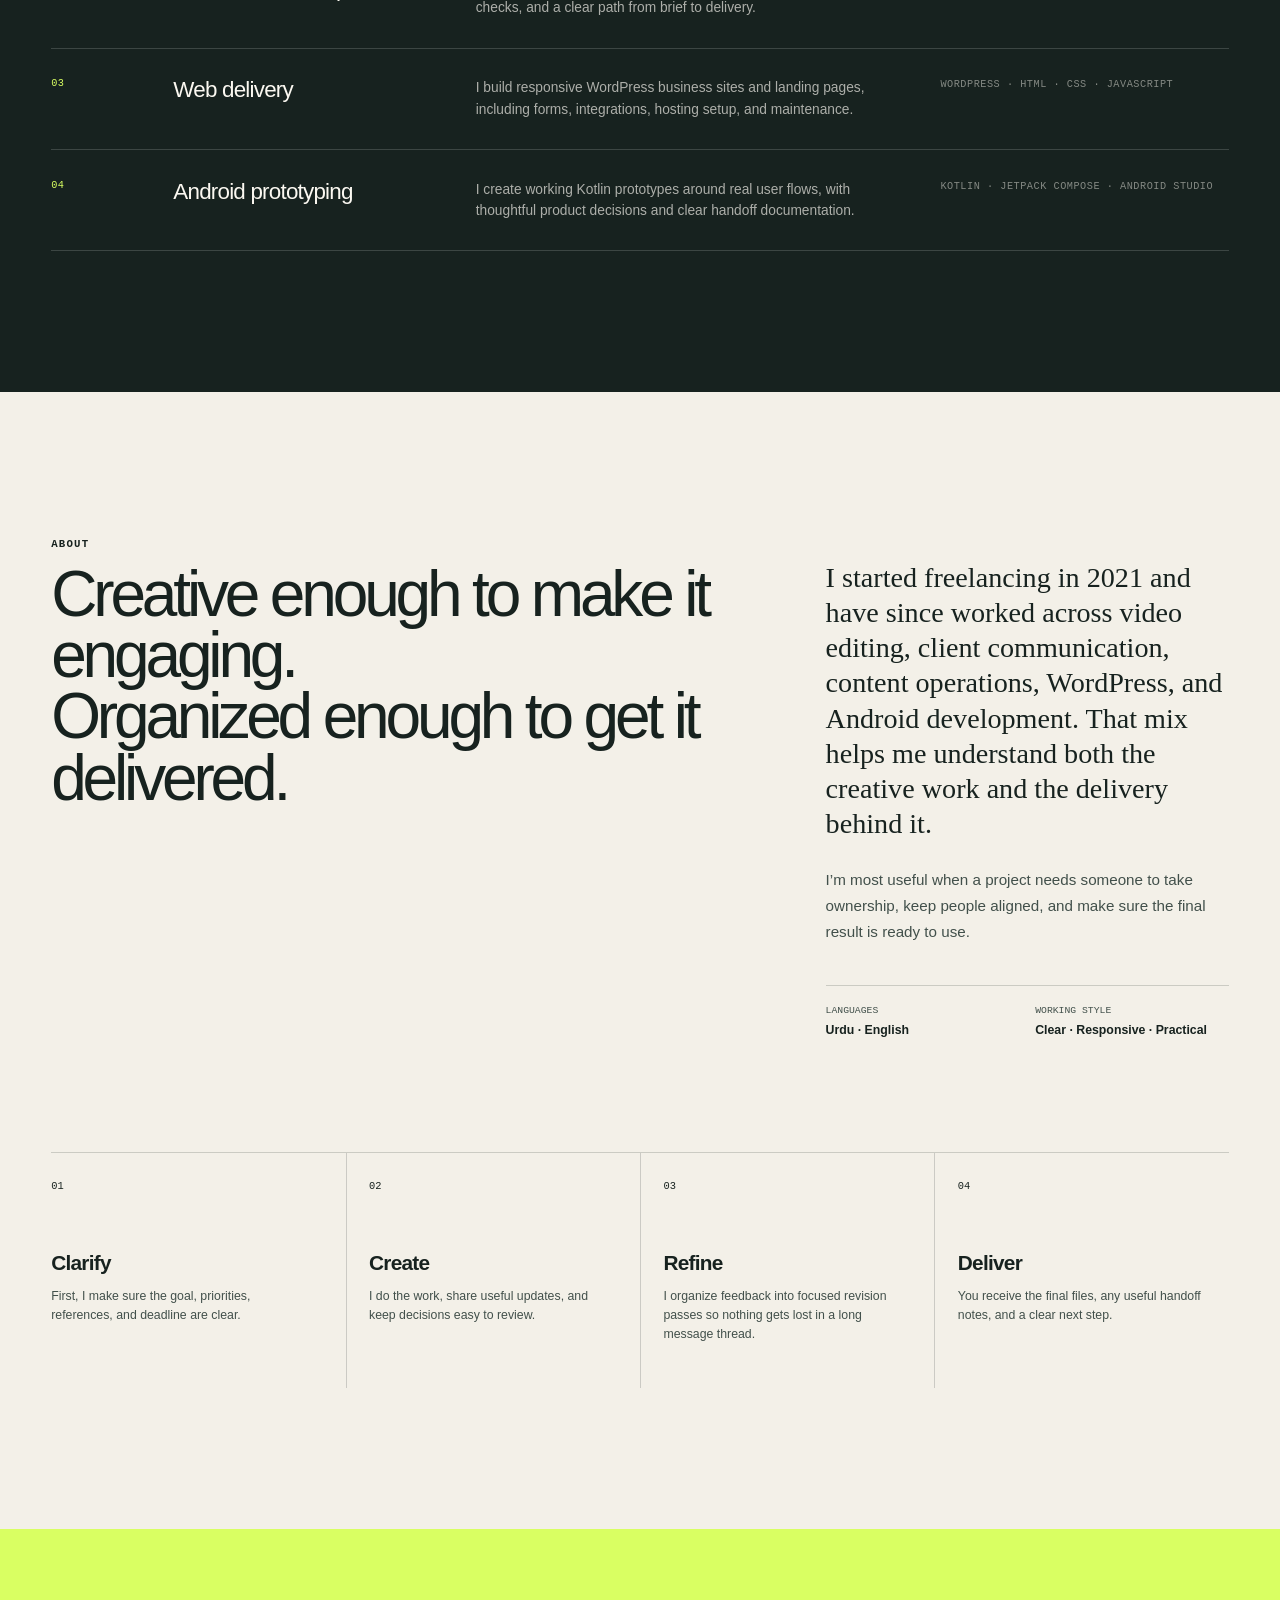
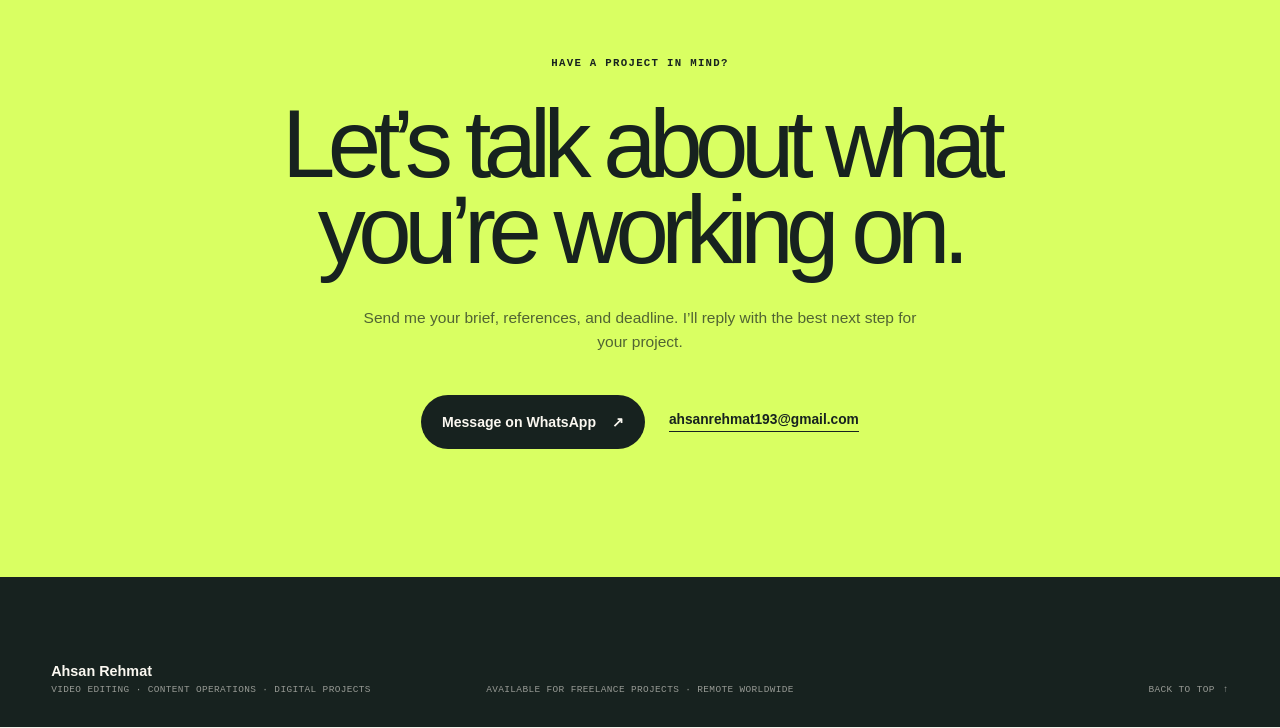
==== commit 85a16a52: "Expand dedicated video editing portfolio page" ====
--- a/index.html
+++ b/index.html
@@ -24,7 +24,7 @@
       content="https://ahsanrehmat1.github.io/og.png"
     />
     <meta name="twitter:card" content="summary_large_image" />
-    <link rel="stylesheet" href="./styles.css?v=20260727-2" />
+    <link rel="stylesheet" href="./styles.css?v=20260728-1" />
   </head>
   <body>
     <main>
@@ -39,7 +39,7 @@
 
         <nav aria-label="Primary navigation">
           <a href="#work">Work</a>
-          <a href="#reviews">Reviews</a>
+          <a href="./video-editing.html">Video editing</a>
           <a href="#services">Services</a>
           <a href="./app-development.html">App development</a>
           <a href="#about">About</a>
--- a/styles.css
+++ b/styles.css
@@ -2102,3 +2102,413 @@
     min-height: 0;
   }
 }
+
+.video-editing-page {
+  overflow-x: hidden;
+}
+
+.video-hero {
+  position: relative;
+  display: grid;
+  grid-template-columns: minmax(0, 1fr) minmax(380px, 0.9fr);
+  gap: clamp(2.5rem, 6vw, 6rem);
+  align-items: center;
+  min-height: 760px;
+  margin-top: clamp(1rem, 2vw, 2rem);
+  padding-top: clamp(4rem, 8vw, 7rem);
+  padding-bottom: clamp(4rem, 8vw, 7rem);
+  overflow: hidden;
+  border-radius: calc(var(--radius) * 1.35);
+  background:
+    radial-gradient(circle at 10% 90%, rgba(217, 255, 98, 0.12), transparent 27%),
+    linear-gradient(145deg, #101713 0%, #17221f 60%, #24332d 100%);
+  color: var(--cream);
+}
+
+.video-hero-copy {
+  position: relative;
+  z-index: 2;
+}
+
+.video-kicker {
+  margin: 0 0 1.1rem;
+  color: var(--accent);
+  font-family: var(--font-geist-mono), monospace;
+  font-size: 0.69rem;
+  letter-spacing: 0.08em;
+  text-transform: uppercase;
+}
+
+.video-hero h1 {
+  max-width: 760px;
+  margin: 0;
+  font-size: clamp(3.8rem, 7vw, 7.2rem);
+  font-weight: 520;
+  letter-spacing: -0.075em;
+  line-height: 0.89;
+}
+
+.video-hero h1 span {
+  display: block;
+  color: var(--accent);
+  font-family: Georgia, "Times New Roman", serif;
+  font-style: italic;
+  font-weight: 400;
+}
+
+.video-intro {
+  max-width: 620px;
+  margin: 2rem 0 0;
+  color: rgba(251, 248, 241, 0.7);
+  font-size: clamp(1rem, 1.4vw, 1.16rem);
+  line-height: 1.7;
+}
+
+.video-actions {
+  display: flex;
+  flex-wrap: wrap;
+  gap: 1.2rem 1.8rem;
+  align-items: center;
+  margin-top: 2rem;
+}
+
+.video-text-link {
+  display: inline-flex;
+  gap: 0.7rem;
+  align-items: center;
+  padding-bottom: 0.3rem;
+  border-bottom: 1px solid rgba(251, 248, 241, 0.6);
+  color: var(--cream);
+  font-size: 0.9rem;
+  font-weight: 700;
+}
+
+.edit-timeline {
+  position: relative;
+  min-height: 520px;
+  padding: 3rem 0;
+}
+
+.timeline-ruler {
+  display: flex;
+  justify-content: space-between;
+  padding: 0.7rem 0;
+  border-top: 1px solid rgba(251, 248, 241, 0.32);
+  color: rgba(251, 248, 241, 0.46);
+  font-family: var(--font-geist-mono), monospace;
+  font-size: 0.56rem;
+  letter-spacing: 0.06em;
+}
+
+.timeline-track {
+  display: grid;
+  gap: 0.35rem;
+  height: 86px;
+  margin-top: 0.8rem;
+  padding: 0.45rem;
+  border: 1px solid rgba(251, 248, 241, 0.13);
+  background: rgba(0, 0, 0, 0.16);
+}
+
+.timeline-track-video {
+  grid-template-columns: 1.2fr 0.8fr 1.1fr 0.7fr;
+}
+
+.timeline-track-story {
+  grid-template-columns: 0.7fr 1.4fr 0.9fr;
+  height: 54px;
+}
+
+.timeline-track i {
+  display: block;
+  border-radius: 0.2rem;
+  background:
+    repeating-linear-gradient(
+      115deg,
+      rgba(217, 255, 98, 0.74) 0,
+      rgba(217, 255, 98, 0.74) 2px,
+      rgba(217, 255, 98, 0.5) 2px,
+      rgba(217, 255, 98, 0.5) 7px
+    );
+}
+
+.timeline-track i:nth-child(even) {
+  background: rgba(251, 248, 241, 0.46);
+}
+
+.timeline-wave {
+  height: 72px;
+  margin-top: 0.8rem;
+  opacity: 0.72;
+  background:
+    linear-gradient(90deg, transparent, var(--accent), transparent) center / 100% 1px no-repeat,
+    repeating-linear-gradient(
+      90deg,
+      transparent 0 6px,
+      var(--accent) 6px 8px,
+      transparent 8px 13px
+    ) center / 100% 32px no-repeat;
+  clip-path: polygon(
+    0 48%, 4% 37%, 8% 57%, 12% 30%, 16% 62%, 20% 42%, 24% 70%,
+    28% 35%, 32% 55%, 36% 21%, 40% 67%, 44% 39%, 48% 62%, 52% 33%,
+    56% 74%, 60% 44%, 64% 61%, 68% 29%, 72% 67%, 76% 42%, 80% 57%,
+    84% 35%, 88% 65%, 92% 41%, 96% 56%, 100% 46%, 100% 54%, 0 54%
+  );
+}
+
+.timeline-playhead {
+  position: absolute;
+  top: 3.2rem;
+  right: 32%;
+  width: 2px;
+  height: 285px;
+  background: var(--accent);
+  box-shadow: 0 0 0 1px rgba(217, 255, 98, 0.12);
+}
+
+.timeline-playhead::before {
+  position: absolute;
+  top: -7px;
+  left: -5px;
+  width: 12px;
+  height: 12px;
+  background: var(--accent);
+  clip-path: polygon(0 0, 100% 0, 50% 100%);
+  content: "";
+}
+
+.timeline-note {
+  position: absolute;
+  right: 0;
+  bottom: 0;
+  display: flex;
+  max-width: 310px;
+  flex-direction: column;
+  gap: 0.35rem;
+  padding: 1.15rem 1.25rem;
+  border: 1px solid rgba(251, 248, 241, 0.18);
+  border-radius: 1rem;
+  background: rgba(16, 23, 19, 0.9);
+}
+
+.timeline-note span {
+  color: rgba(251, 248, 241, 0.52);
+  font-family: var(--font-geist-mono), monospace;
+  font-size: 0.59rem;
+  letter-spacing: 0.07em;
+  text-transform: uppercase;
+}
+
+.timeline-note strong {
+  line-height: 1.45;
+}
+
+.video-proof-bar {
+  display: grid;
+  grid-template-columns: repeat(4, 1fr);
+  padding-top: 1.6rem;
+  padding-bottom: 1.6rem;
+  border-bottom: 1px solid var(--line);
+}
+
+.video-proof-bar div {
+  display: flex;
+  min-height: 86px;
+  flex-direction: column;
+  gap: 0.4rem;
+  padding: 1rem clamp(1rem, 2.5vw, 2.4rem);
+  border-left: 1px solid var(--line);
+}
+
+.video-proof-bar div:first-child {
+  border-left: 0;
+}
+
+.video-proof-bar span,
+.edit-services-grid > article > span,
+.edit-process-grid > article > span {
+  color: var(--ink-soft);
+  font-family: var(--font-geist-mono), monospace;
+  font-size: 0.62rem;
+  letter-spacing: 0.07em;
+  text-transform: uppercase;
+}
+
+.video-proof-bar strong {
+  margin-top: auto;
+  font-size: 0.95rem;
+}
+
+.edit-services,
+.edit-process {
+  padding-top: clamp(6rem, 11vw, 10rem);
+  padding-bottom: clamp(6rem, 11vw, 10rem);
+}
+
+.edit-services-grid {
+  display: grid;
+  grid-template-columns: repeat(3, 1fr);
+  gap: 1.2rem;
+}
+
+.edit-services-grid article {
+  min-height: 340px;
+  padding: clamp(1.5rem, 3vw, 2.5rem);
+  border: 1px solid var(--line);
+  border-radius: var(--radius);
+  background: var(--cream);
+}
+
+.edit-services-grid h3,
+.edit-process-grid h3 {
+  margin: 3rem 0 1rem;
+  font-size: clamp(1.5rem, 2.3vw, 2.35rem);
+  letter-spacing: -0.045em;
+  line-height: 1.05;
+}
+
+.edit-services-grid p,
+.edit-process-grid p {
+  margin: 0;
+  color: var(--ink-soft);
+  line-height: 1.65;
+}
+
+.edit-craft {
+  display: grid;
+  grid-template-columns: 1fr 1fr;
+  gap: clamp(3rem, 8vw, 8rem);
+  margin-top: 1.2rem;
+  padding: clamp(2rem, 5vw, 5rem);
+  border-radius: calc(var(--radius) * 1.2);
+  background: var(--ink);
+  color: var(--cream);
+}
+
+.edit-craft h2 {
+  max-width: 580px;
+  margin: 1rem 0 0;
+  font-size: clamp(2.8rem, 5vw, 5rem);
+  font-weight: 520;
+  letter-spacing: -0.065em;
+  line-height: 0.95;
+}
+
+.edit-craft ul {
+  display: grid;
+  align-content: center;
+  margin: 0;
+  padding: 0;
+  list-style: none;
+}
+
+.edit-craft li {
+  position: relative;
+  padding: 1.1rem 0 1.1rem 1.7rem;
+  border-bottom: 1px solid var(--white-line);
+  color: rgba(251, 248, 241, 0.76);
+}
+
+.edit-craft li::before {
+  position: absolute;
+  top: 1.47rem;
+  left: 0;
+  width: 6px;
+  height: 6px;
+  border-radius: 50%;
+  background: var(--accent);
+  content: "";
+}
+
+.video-reviews {
+  background: var(--paper-deep);
+}
+
+.edit-process {
+  border-top: 1px solid var(--line);
+}
+
+.edit-process-grid {
+  display: grid;
+  grid-template-columns: repeat(4, 1fr);
+  gap: 1px;
+  overflow: hidden;
+  border: 1px solid var(--line);
+  border-radius: var(--radius);
+  background: var(--line);
+}
+
+.edit-process-grid article {
+  min-height: 300px;
+  padding: clamp(1.3rem, 2.7vw, 2.4rem);
+  background: var(--cream);
+}
+
+@media (max-width: 980px) {
+  .video-hero {
+    grid-template-columns: 1fr;
+  }
+
+  .edit-timeline {
+    min-height: 460px;
+  }
+
+  .edit-craft {
+    grid-template-columns: 1fr;
+  }
+
+  .edit-process-grid {
+    grid-template-columns: repeat(2, 1fr);
+  }
+}
+
+@media (max-width: 740px) {
+  .video-hero {
+    min-height: 0;
+    margin-top: 0.6rem;
+    border-radius: var(--radius);
+  }
+
+  .video-hero h1 {
+    font-size: clamp(3.35rem, 15vw, 5rem);
+  }
+
+  .video-actions {
+    align-items: flex-start;
+    flex-direction: column;
+  }
+
+  .edit-timeline {
+    min-height: 420px;
+  }
+
+  .timeline-playhead {
+    right: 29%;
+  }
+
+  .video-proof-bar {
+    grid-template-columns: repeat(2, 1fr);
+  }
+
+  .video-proof-bar div:nth-child(3) {
+    border-left: 0;
+  }
+
+  .video-proof-bar div:nth-child(-n + 2) {
+    border-bottom: 1px solid var(--line);
+  }
+
+  .edit-services-grid,
+  .edit-process-grid {
+    grid-template-columns: 1fr;
+  }
+
+  .edit-services-grid article,
+  .edit-process-grid article {
+    min-height: 0;
+  }
+
+  .edit-craft {
+    padding: 2rem 1.4rem;
+  }
+}
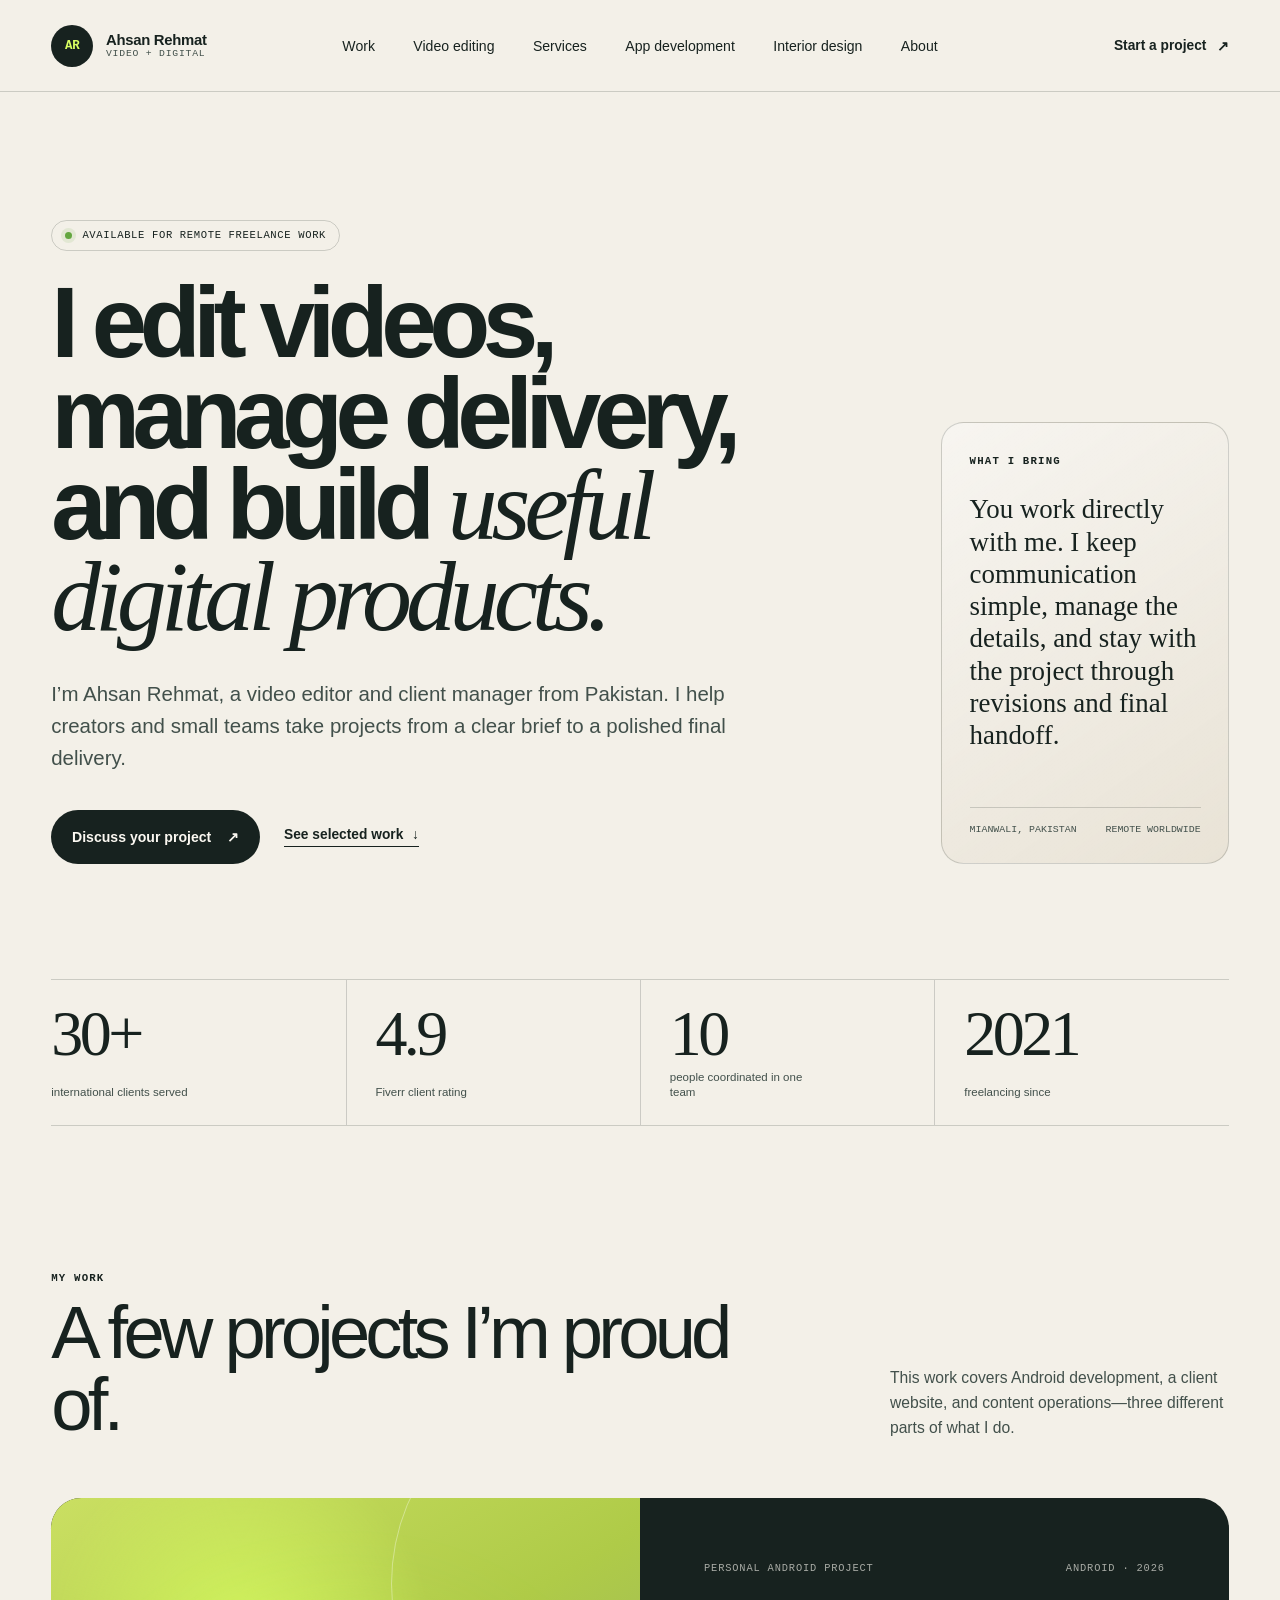
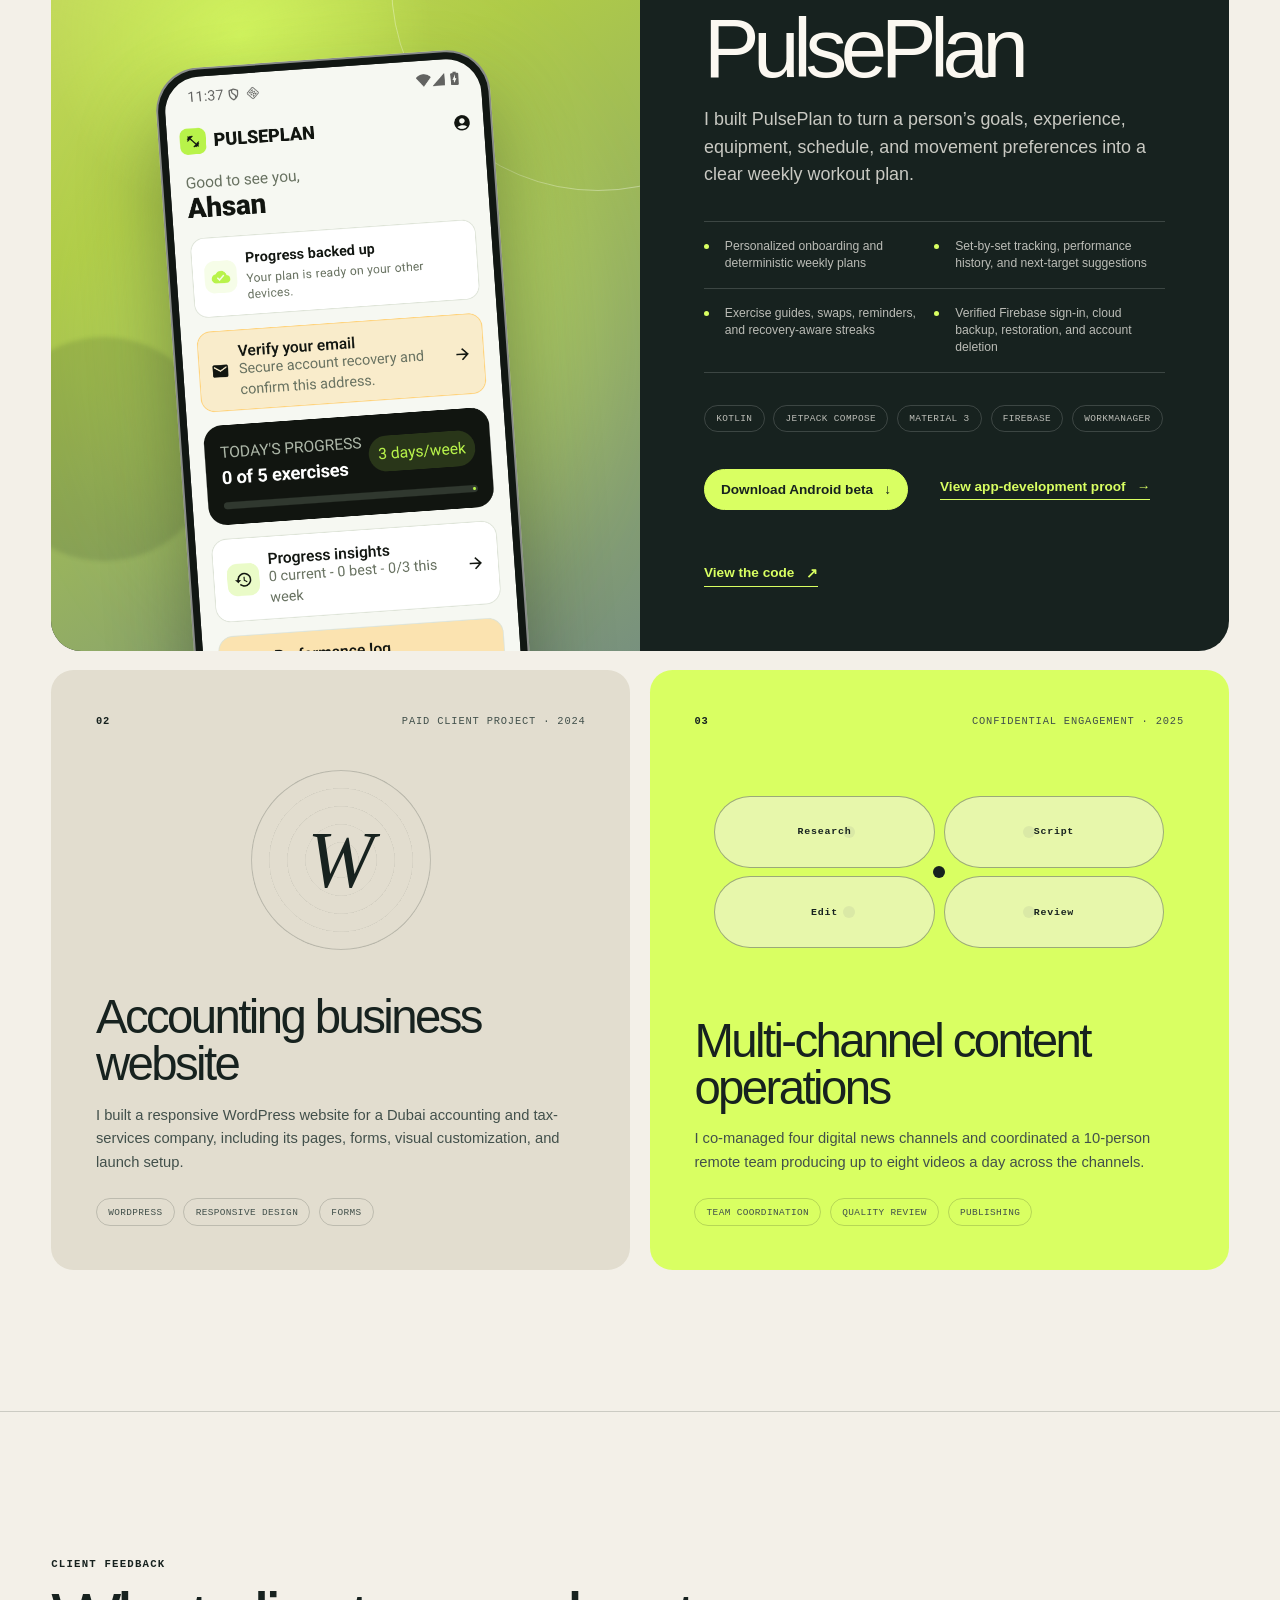
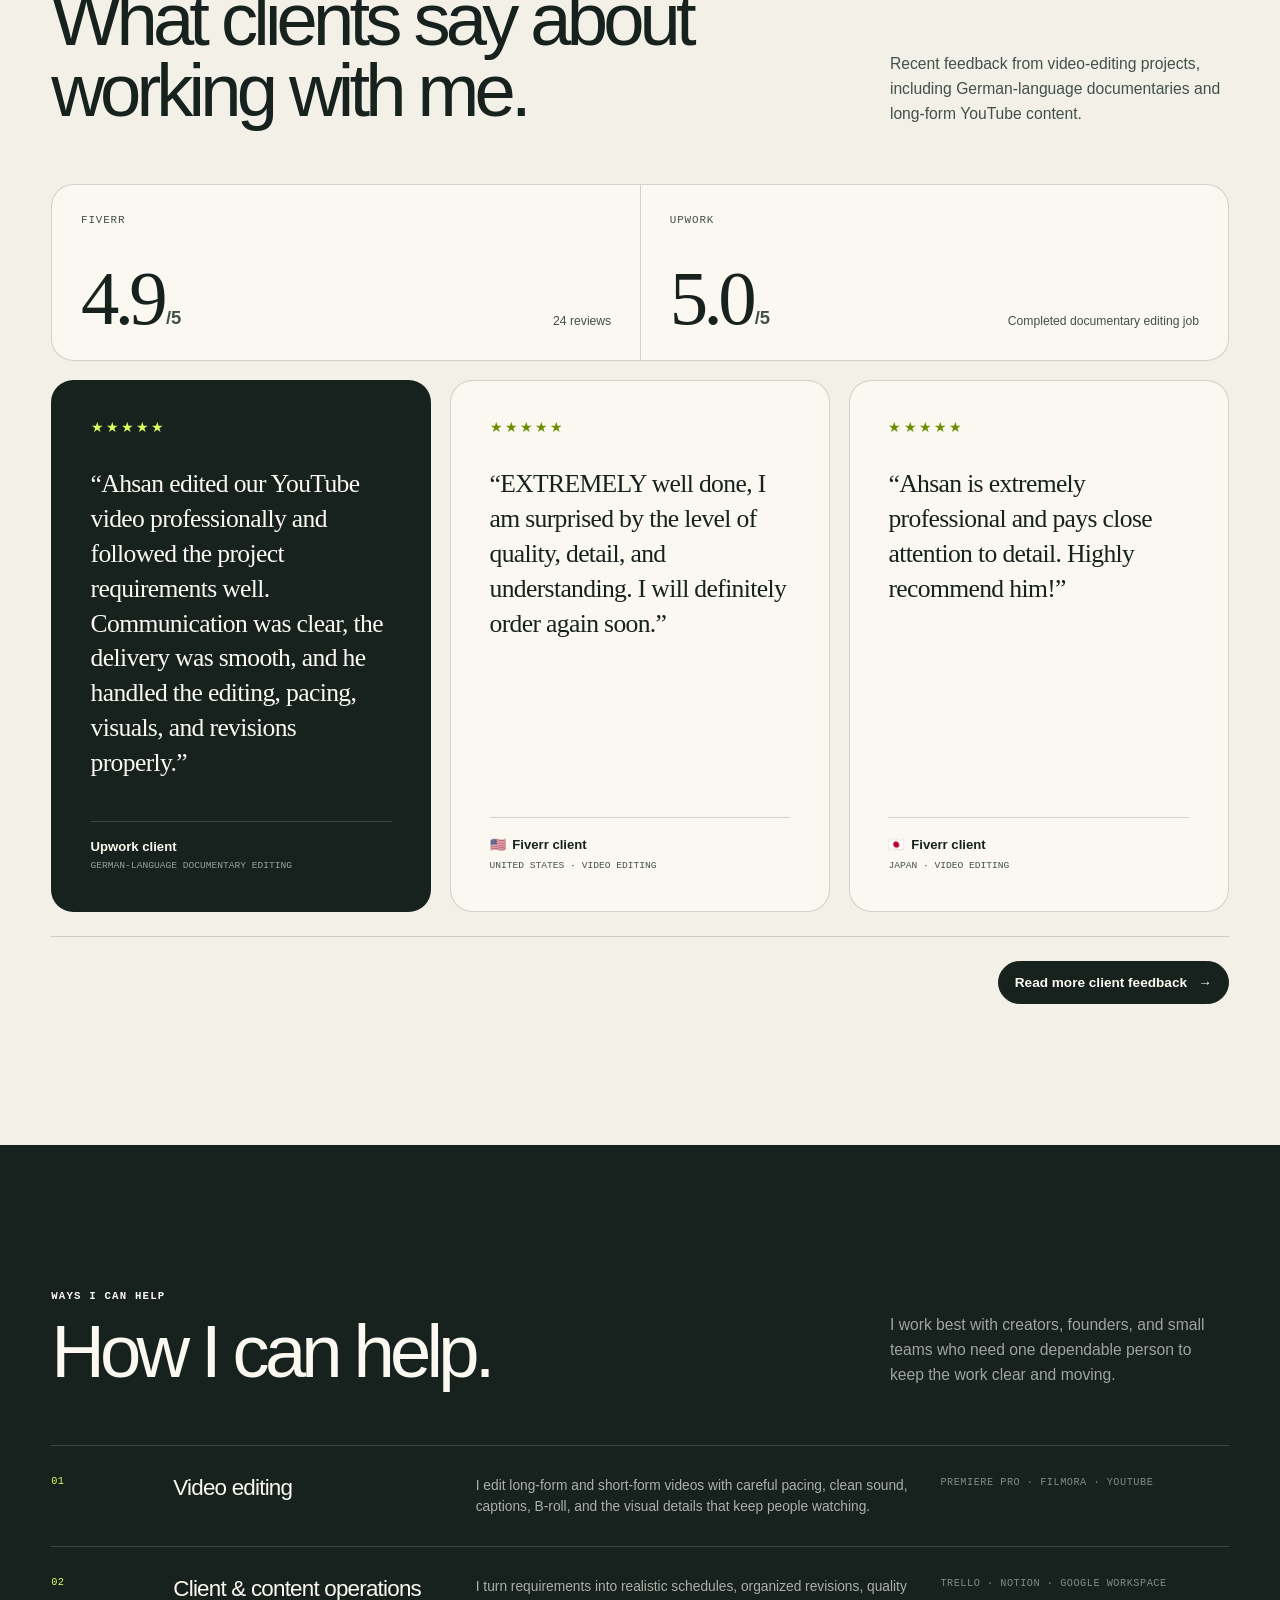
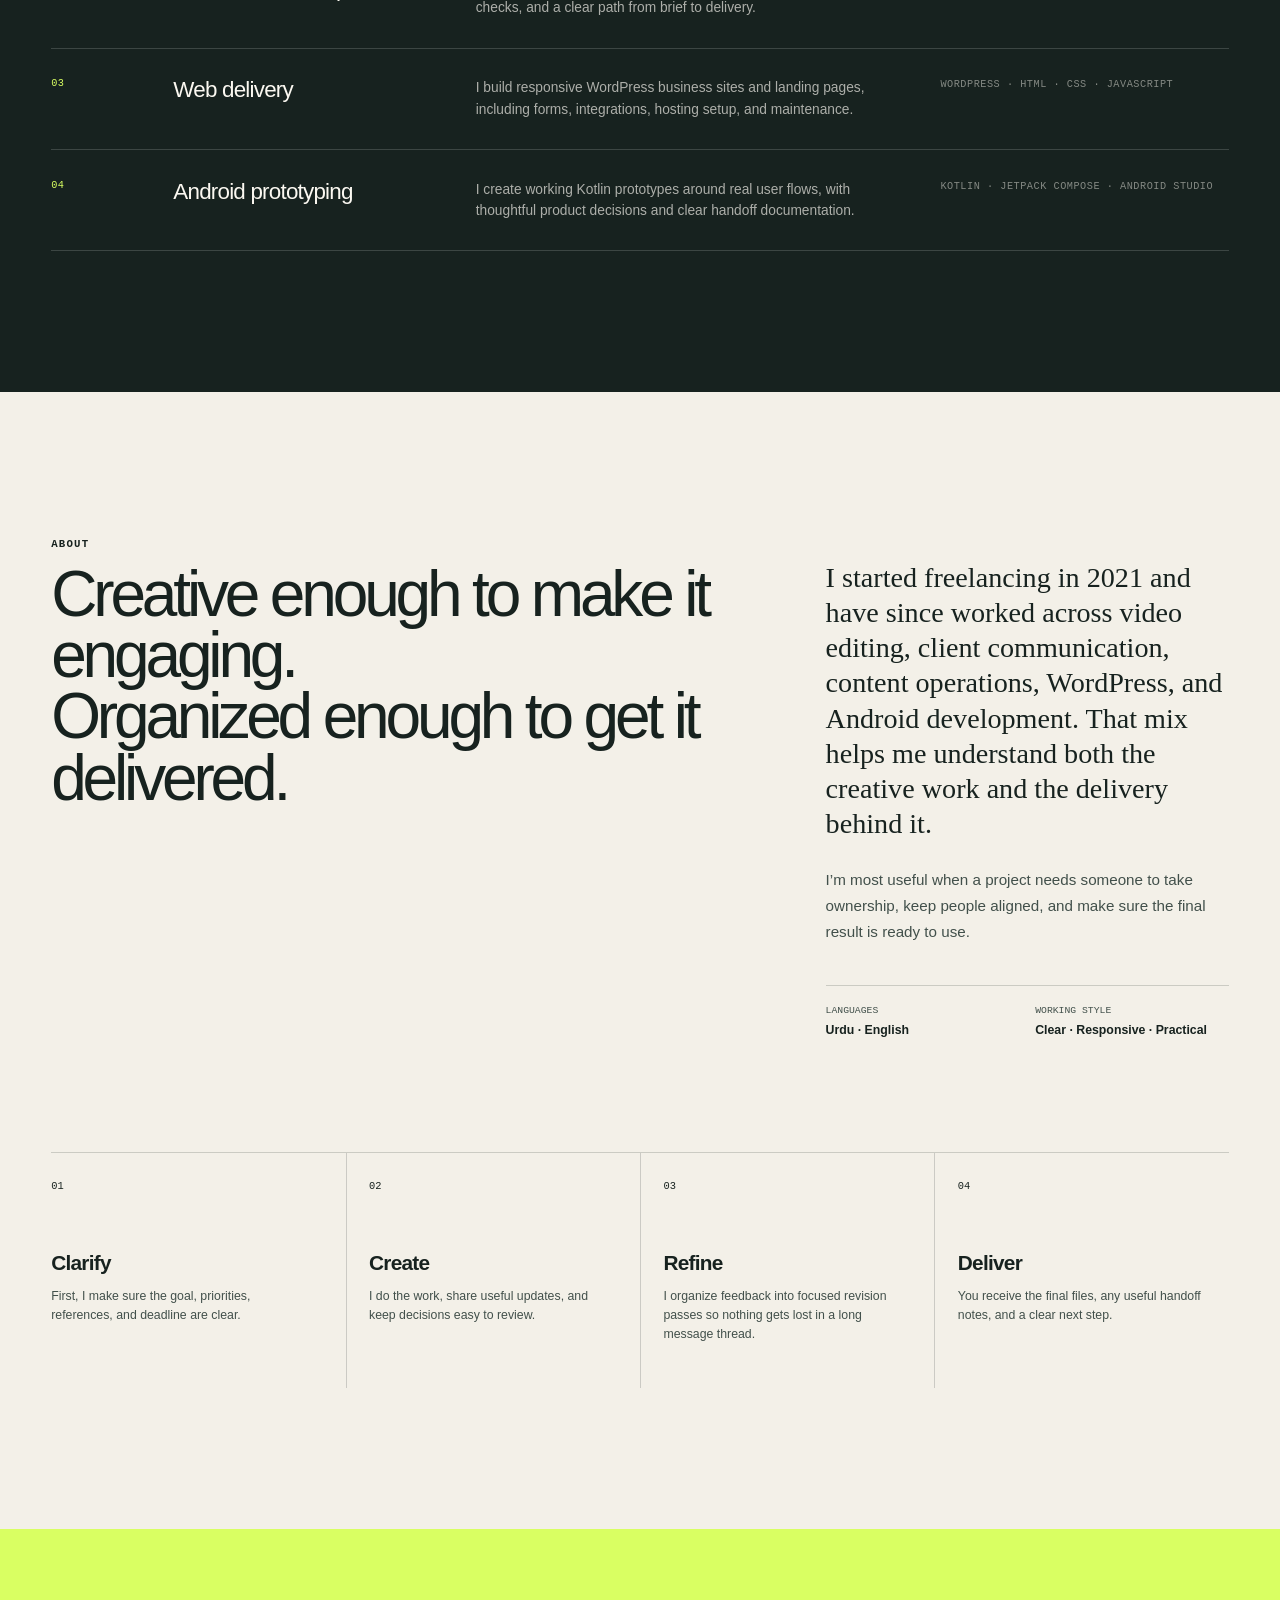
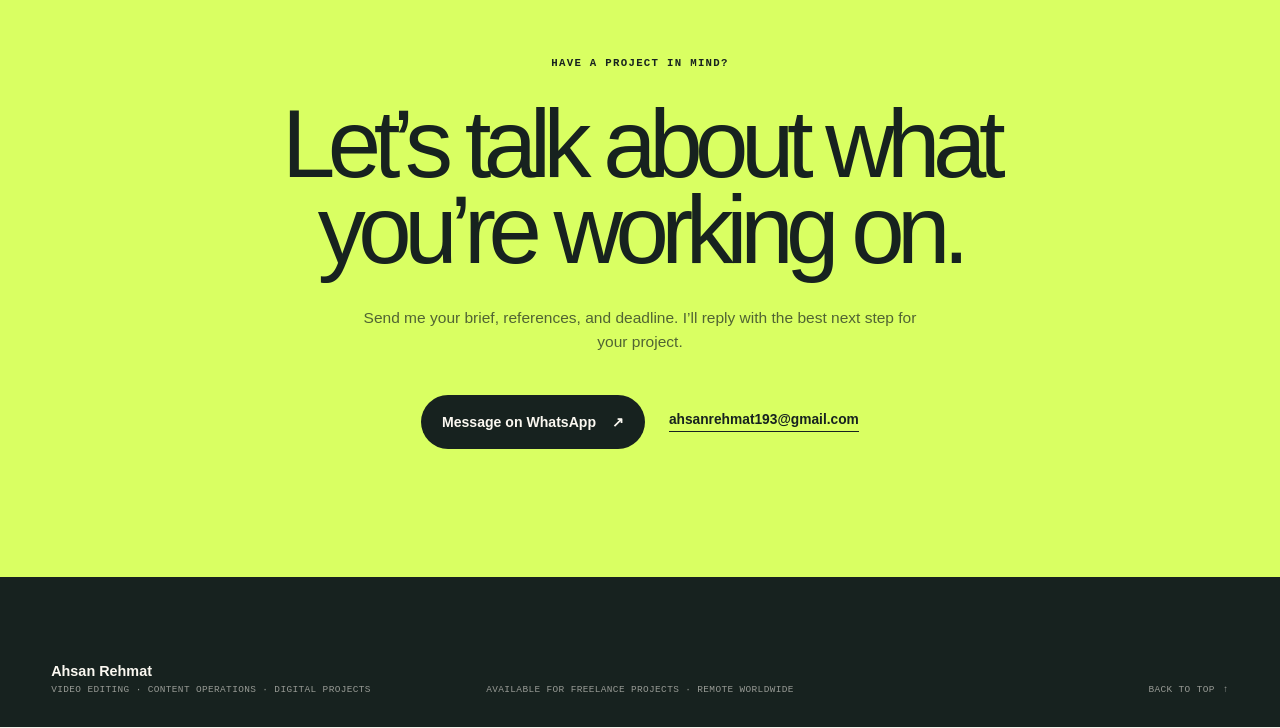
==== commit fe1199de: "Publish interior design portfolio and project walkthroughs" ====
--- a/index.html
+++ b/index.html
@@ -42,12 +42,30 @@
           <a href="./video-editing.html">Video editing</a>
           <a href="#services">Services</a>
           <a href="./app-development.html">App development</a>
+          <a href="./interior-design.html">Interior design</a>
           <a href="#about">About</a>
         </nav>
 
-        <a class="header-cta" href="#contact">
-          Start a project <span aria-hidden="true">↗</span>
-        </a>
+        <div class="header-actions">
+          <a class="header-cta" href="#contact">
+            Start a project <span aria-hidden="true">↗</span>
+          </a>
+          <details class="mobile-nav">
+            <summary aria-label="Open navigation menu">
+              <span>Menu</span>
+              <span aria-hidden="true">+</span>
+            </summary>
+            <nav aria-label="Mobile navigation">
+              <a href="#top">Home</a>
+              <a href="./video-editing.html">Video editing</a>
+              <a href="./app-development.html">App development</a>
+              <a href="./interior-design.html">Interior design</a>
+              <a href="#work">Work</a>
+              <a href="#about">About</a>
+              <a href="#contact">Contact</a>
+            </nav>
+          </details>
+        </div>
       </header>
 
       <section class="hero section-shell" id="top">
--- a/styles.css
+++ b/styles.css
@@ -109,7 +109,7 @@
   text-transform: uppercase;
 }
 
-.site-header nav {
+.site-header > nav {
   display: flex;
   gap: clamp(1.4rem, 3vw, 2.7rem);
   font-size: 0.88rem;
@@ -134,12 +134,105 @@
 }
 
 .header-cta {
-  justify-self: end;
   display: flex;
   align-items: center;
   gap: 0.65rem;
   font-size: 0.86rem;
   font-weight: 700;
+}
+
+.header-actions {
+  justify-self: end;
+  display: flex;
+  align-items: center;
+  gap: 0.65rem;
+}
+
+.mobile-nav {
+  position: relative;
+  display: none;
+}
+
+.mobile-nav summary {
+  display: flex;
+  min-height: 44px;
+  align-items: center;
+  justify-content: center;
+  gap: 0.65rem;
+  padding: 0.7rem 0.9rem;
+  border: 1px solid var(--line);
+  border-radius: 999px;
+  background: var(--cream);
+  color: var(--ink);
+  cursor: pointer;
+  font-size: 0.8rem;
+  font-weight: 750;
+  list-style: none;
+  user-select: none;
+}
+
+.mobile-nav summary::-webkit-details-marker {
+  display: none;
+}
+
+.mobile-nav summary span:last-child {
+  font-family: var(--font-geist-mono), monospace;
+  font-size: 0.9rem;
+  transition: transform 160ms ease;
+}
+
+.mobile-nav[open] summary {
+  background: var(--ink);
+  color: var(--cream);
+}
+
+.mobile-nav[open] summary span:last-child {
+  transform: rotate(45deg);
+}
+
+.mobile-nav nav {
+  position: absolute;
+  top: calc(100% + 0.7rem);
+  right: 0;
+  z-index: 30;
+  display: grid;
+  width: min(320px, calc(100vw - 2.5rem));
+  overflow: hidden;
+  border: 1px solid var(--line);
+  border-radius: var(--radius);
+  background: var(--cream);
+  box-shadow: 0 22px 55px rgba(23, 34, 31, 0.22);
+}
+
+.mobile-nav nav a {
+  display: flex;
+  min-height: 50px;
+  align-items: center;
+  justify-content: space-between;
+  padding: 0.85rem 1rem;
+  border-bottom: 1px solid var(--line);
+  color: var(--ink);
+  font-size: 0.86rem;
+  font-weight: 650;
+}
+
+.mobile-nav nav a::after {
+  color: var(--ink-soft);
+  content: "→";
+}
+
+.mobile-nav nav a:last-child {
+  border-bottom: 0;
+}
+
+.mobile-nav nav a:hover {
+  background: var(--paper-deep);
+  opacity: 1;
+}
+
+.mobile-nav summary:focus-visible {
+  outline: 3px solid #6c8f00;
+  outline-offset: 3px;
 }
 
 .hero {
@@ -1222,8 +1315,12 @@
     grid-template-columns: 1fr auto;
   }
 
-  .site-header nav {
+  .site-header > nav {
     display: none;
+  }
+
+  .mobile-nav {
+    display: block;
   }
 
   .hero-grid,
@@ -1449,6 +1546,12 @@
 
   .policy-card-wide {
     grid-column: auto;
+  }
+}
+
+@media (max-width: 480px) {
+  .header-actions .header-cta {
+    display: none;
   }
 }
 
@@ -2339,6 +2442,110 @@
   font-size: 0.95rem;
 }
 
+.video-samples {
+  scroll-margin-top: 7rem;
+  padding-top: clamp(6rem, 11vw, 10rem);
+  padding-bottom: clamp(6rem, 11vw, 10rem);
+}
+
+.video-sample-grid {
+  display: grid;
+  grid-template-columns: repeat(3, minmax(0, 1fr));
+  gap: 1.2rem;
+}
+
+.video-sample-card {
+  overflow: hidden;
+  border: 1px solid var(--line);
+  border-radius: calc(var(--radius) * 1.05);
+  background: var(--cream);
+  box-shadow: 0 24px 55px rgba(16, 23, 19, 0.08);
+}
+
+.video-sample-player {
+  position: relative;
+  isolation: isolate;
+  display: grid;
+  aspect-ratio: 16 / 10;
+  place-items: center;
+  overflow: hidden;
+  border-bottom: 1px solid rgba(255, 255, 255, 0.08);
+  background:
+    radial-gradient(circle at 50% 45%, rgba(217, 255, 98, 0.08), transparent 34%),
+    #0b100d;
+}
+
+.video-sample-backdrop {
+  position: absolute;
+  z-index: -1;
+  inset: -12%;
+  width: 124%;
+  height: 124%;
+  opacity: 0.76;
+  object-fit: cover;
+  filter: blur(24px) brightness(0.42) saturate(0.78);
+  transform: scale(1.06);
+}
+
+.video-sample-frame {
+  position: relative;
+  z-index: 1;
+  width: 100%;
+  height: 100%;
+  overflow: hidden;
+}
+
+.video-sample-player--portrait .video-sample-frame {
+  width: auto;
+  max-width: 100%;
+  height: calc(100% - 1rem);
+  aspect-ratio: 9 / 16;
+  border: 1px solid rgba(255, 255, 255, 0.16);
+  border-radius: 0.55rem;
+  box-shadow: 0 16px 32px rgba(0, 0, 0, 0.34);
+}
+
+.video-sample-frame video {
+  display: block;
+  width: 100%;
+  height: 100%;
+  background: #0b100d;
+  object-fit: contain;
+}
+
+.video-sample-copy {
+  padding: clamp(1.35rem, 2.5vw, 2rem);
+}
+
+.video-sample-meta {
+  display: flex;
+  gap: 0.8rem;
+  align-items: center;
+  justify-content: space-between;
+  color: var(--ink-soft);
+  font-family: var(--font-geist-mono), monospace;
+  font-size: 0.61rem;
+  letter-spacing: 0.065em;
+  text-transform: uppercase;
+}
+
+.video-sample-meta span:last-child {
+  white-space: nowrap;
+}
+
+.video-sample-card h3 {
+  margin: 1.5rem 0 0.8rem;
+  font-size: clamp(1.55rem, 2.2vw, 2.15rem);
+  letter-spacing: -0.045em;
+  line-height: 1.04;
+}
+
+.video-sample-card p {
+  margin: 0;
+  color: var(--ink-soft);
+  line-height: 1.65;
+}
+
 .edit-services,
 .edit-process {
   padding-top: clamp(6rem, 11vw, 10rem);
@@ -2457,6 +2664,14 @@
     grid-template-columns: 1fr;
   }
 
+  .video-sample-grid {
+    grid-template-columns: repeat(2, minmax(0, 1fr));
+  }
+
+  .video-sample-card:last-child {
+    grid-column: 1 / -1;
+  }
+
   .edit-process-grid {
     grid-template-columns: repeat(2, 1fr);
   }
@@ -2499,8 +2714,17 @@
   }
 
   .edit-services-grid,
-  .edit-process-grid {
+  .edit-process-grid,
+  .video-sample-grid {
     grid-template-columns: 1fr;
+  }
+
+  .video-sample-card:last-child {
+    grid-column: auto;
+  }
+
+  .video-sample-player--portrait {
+    aspect-ratio: 4 / 5;
   }
 
   .edit-services-grid article,
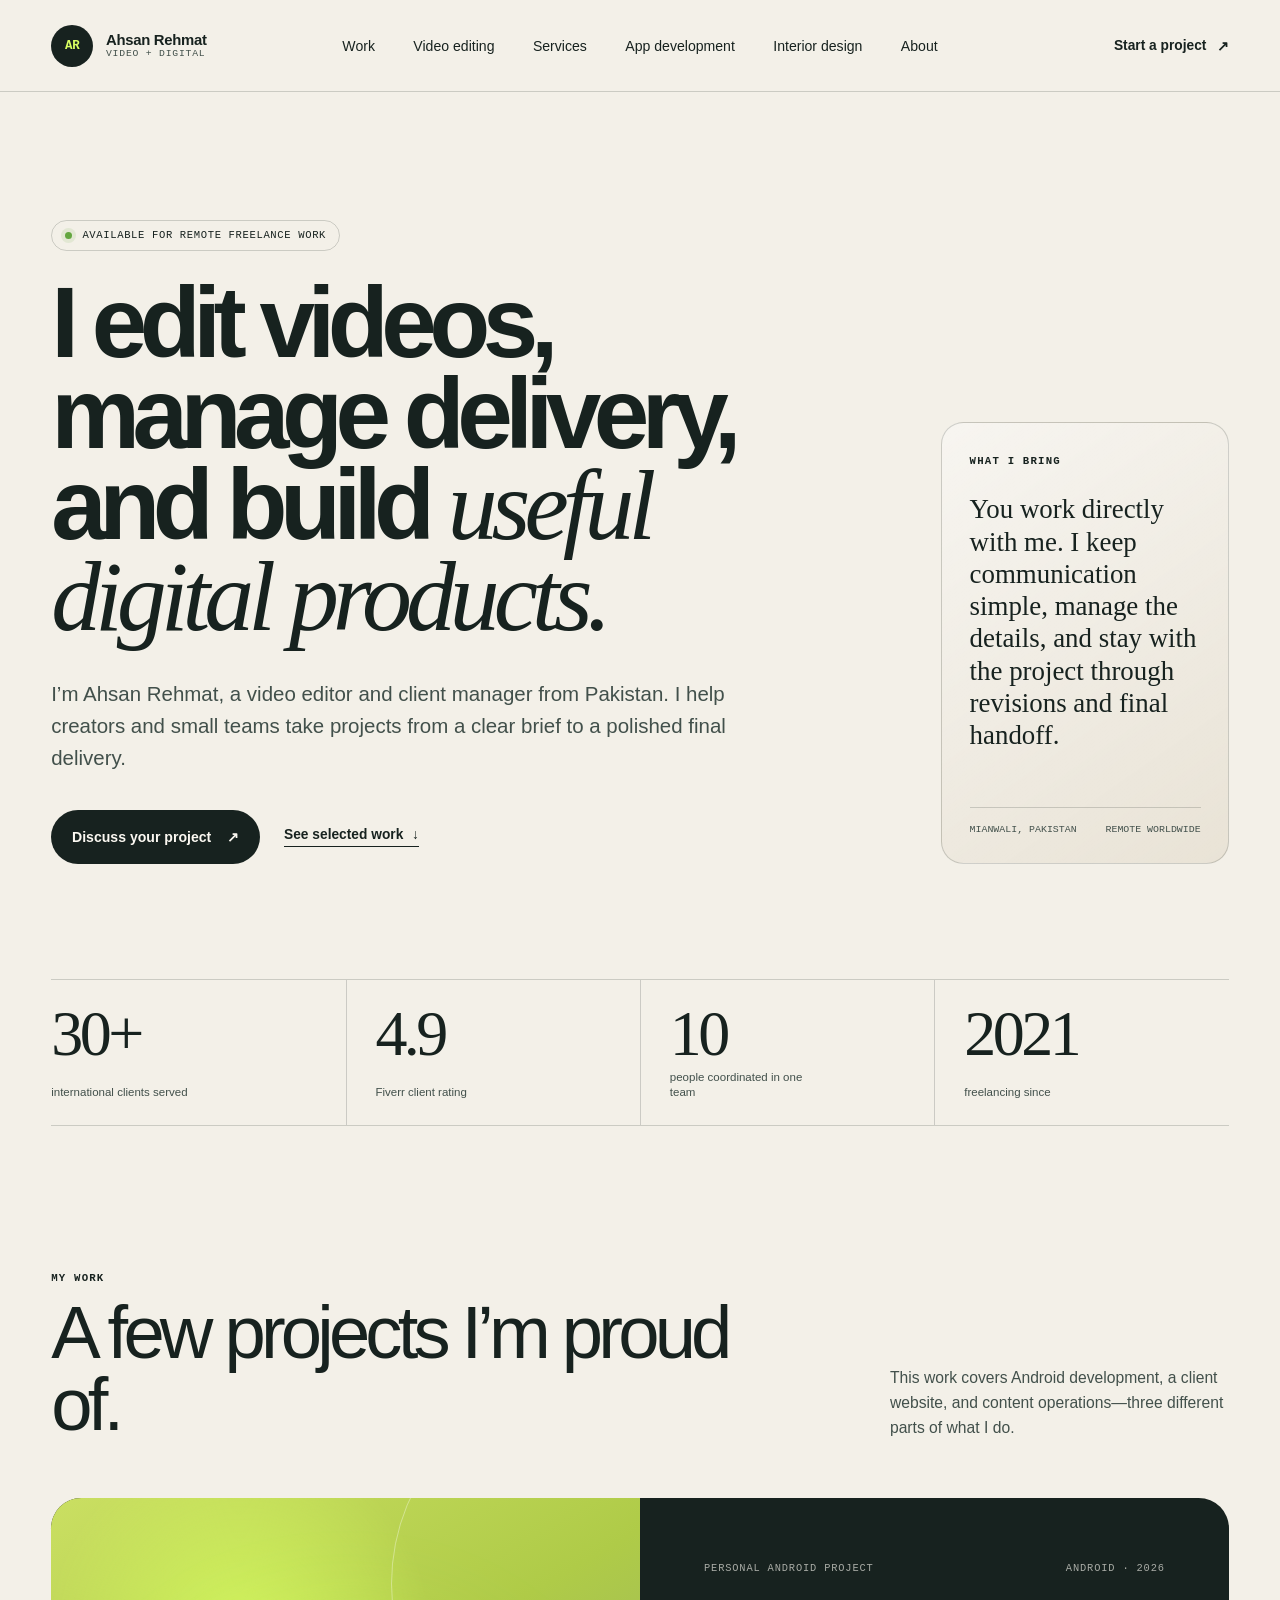
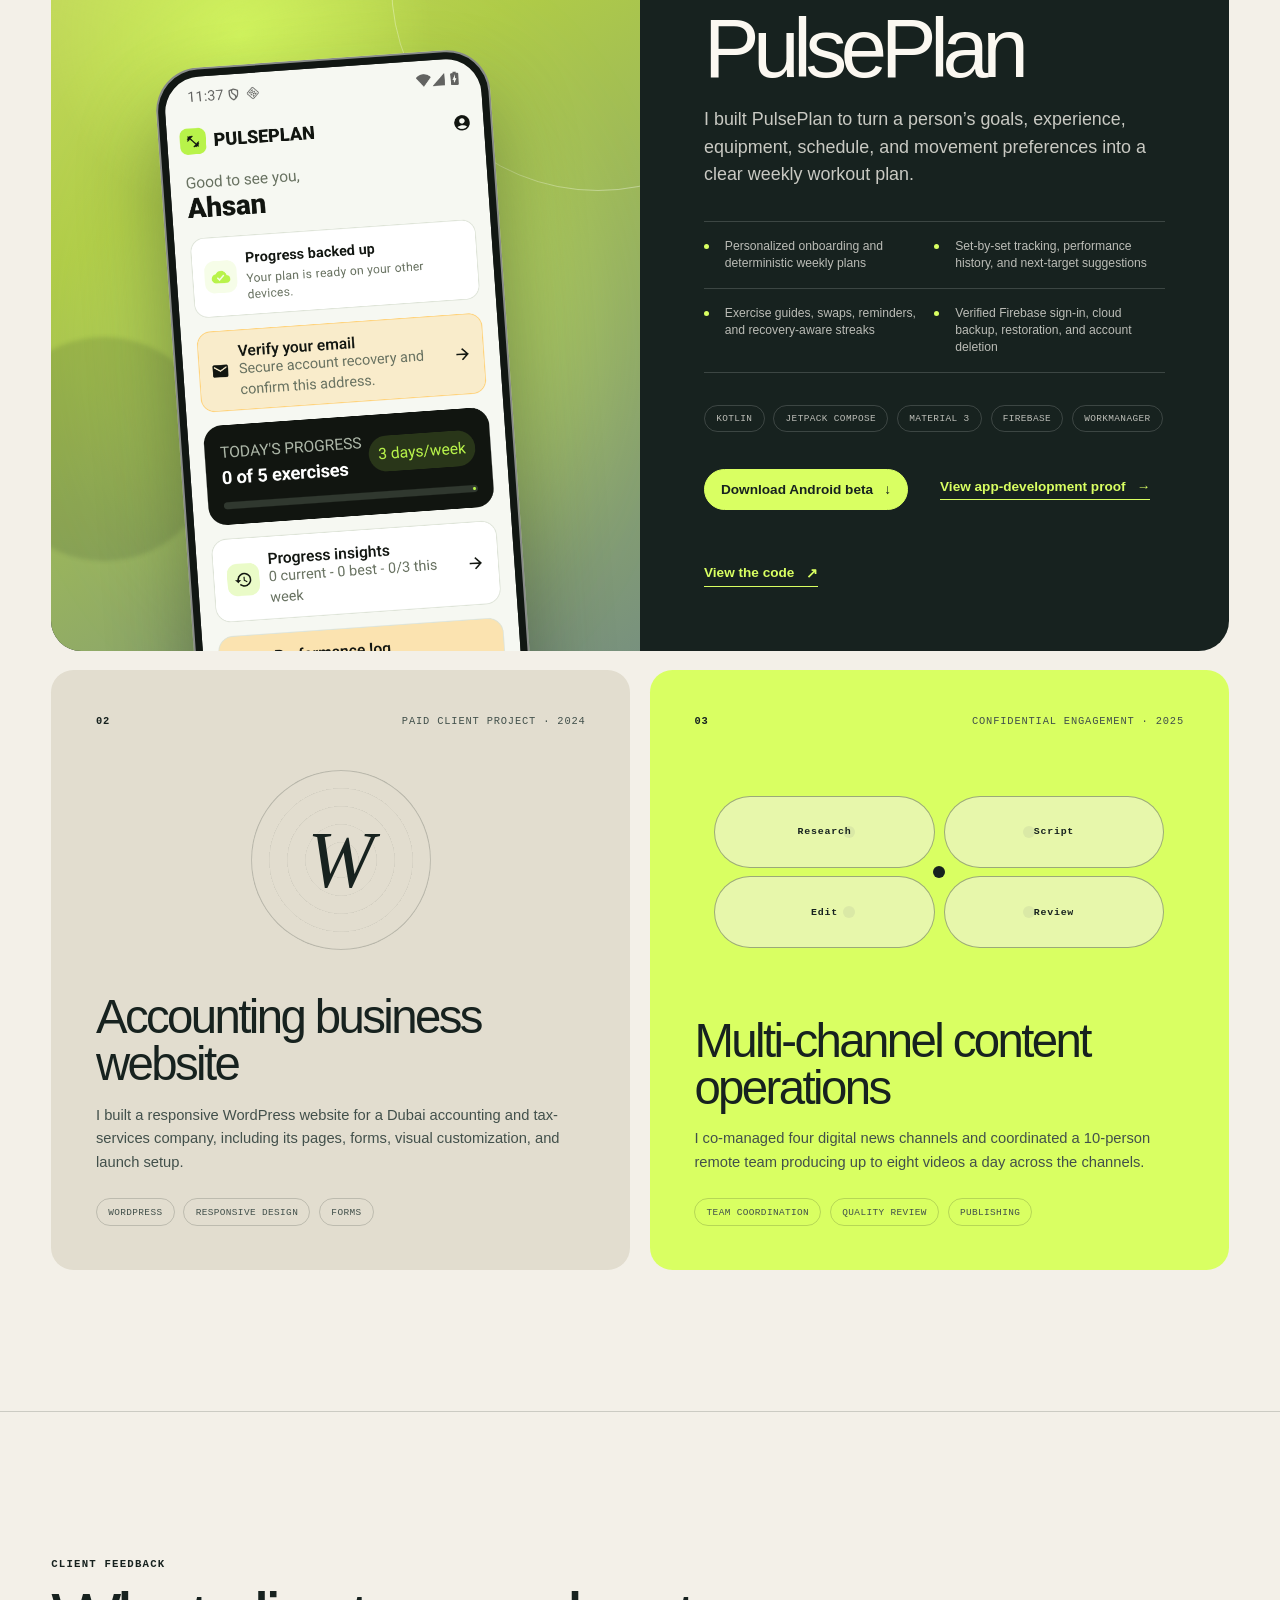
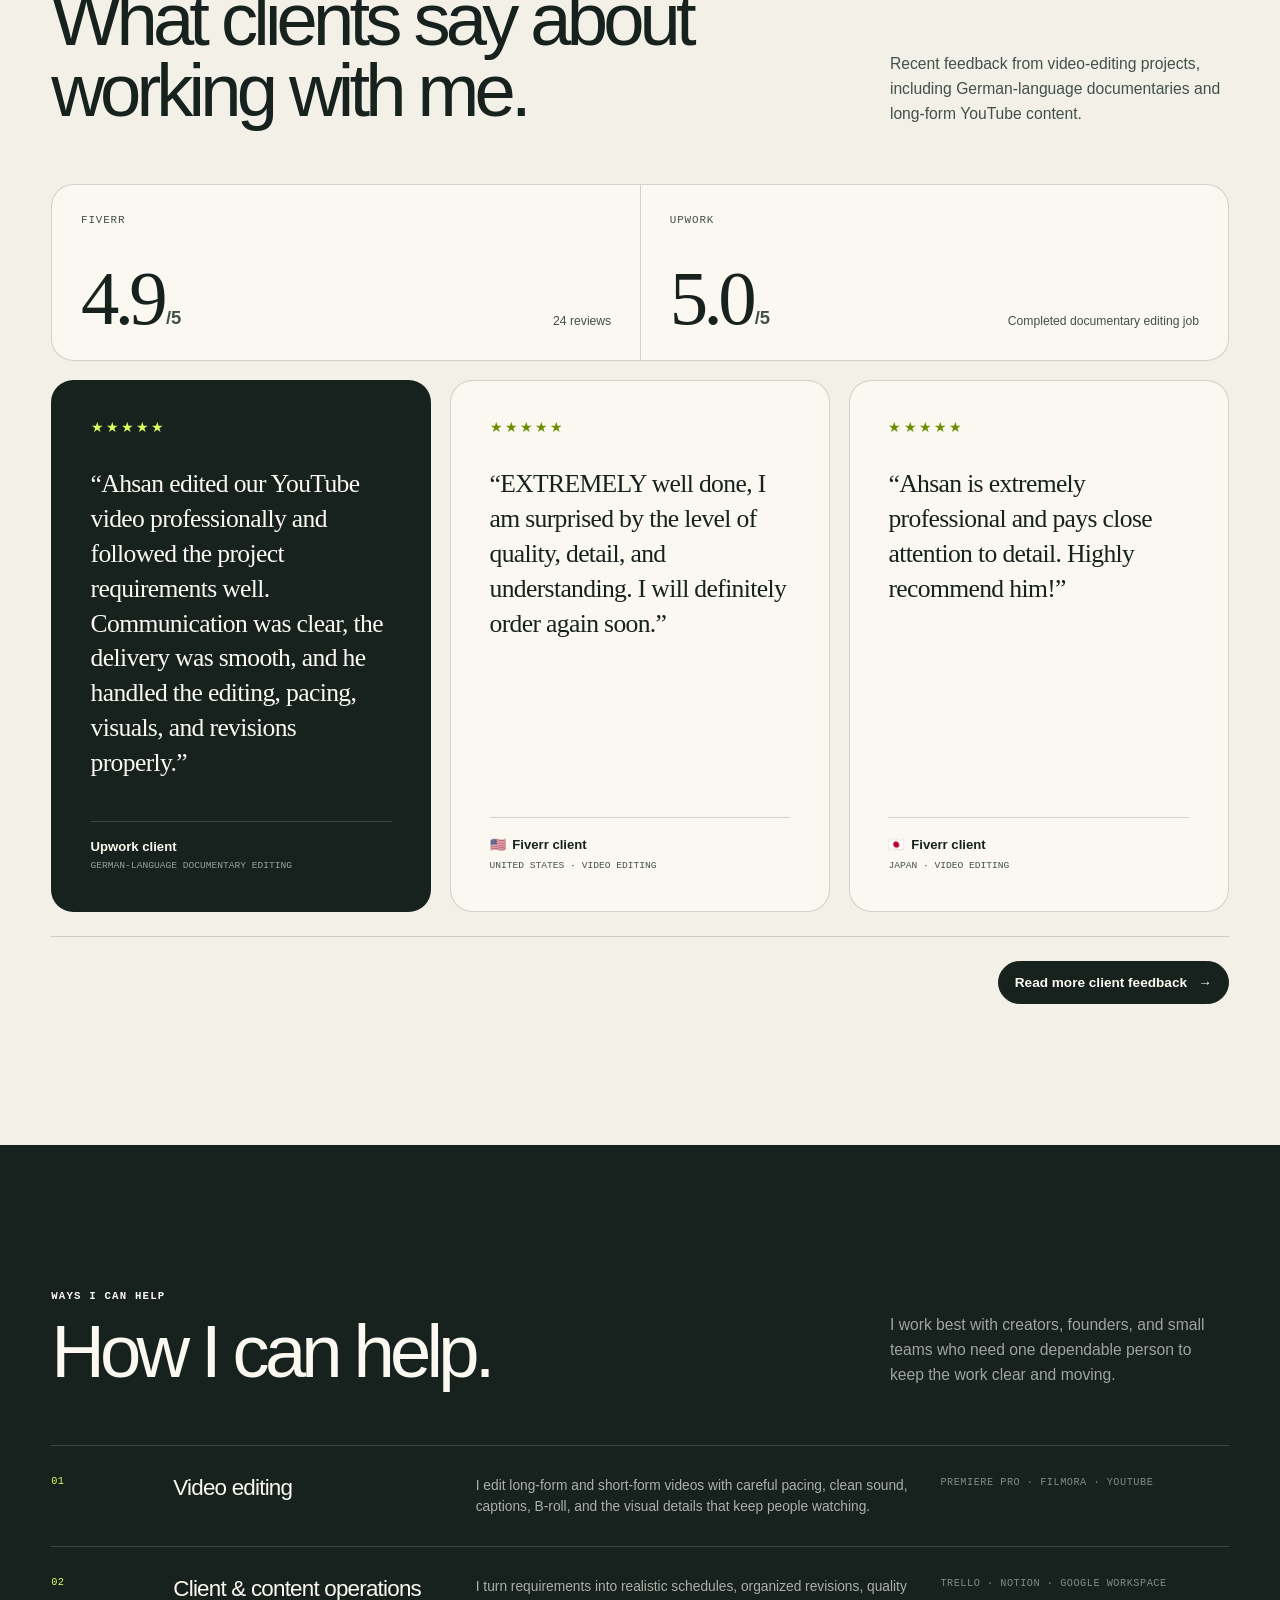
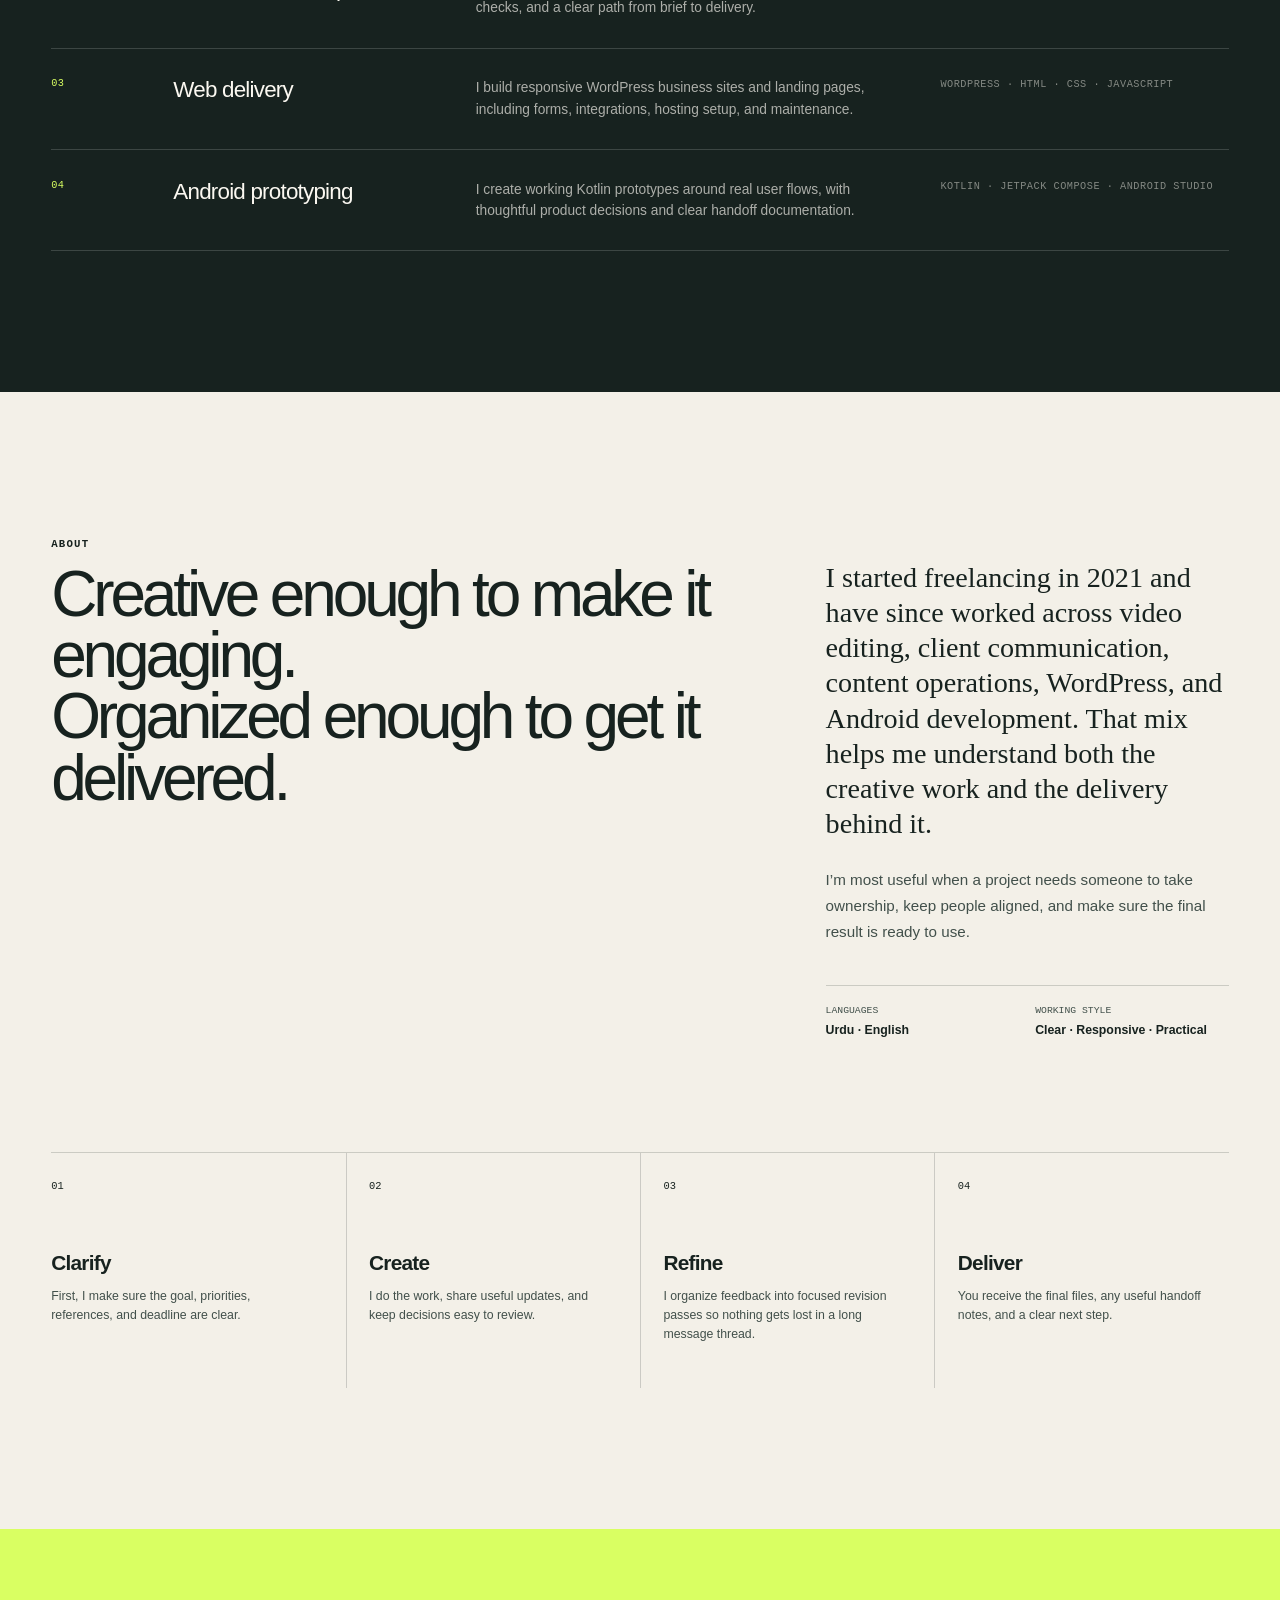
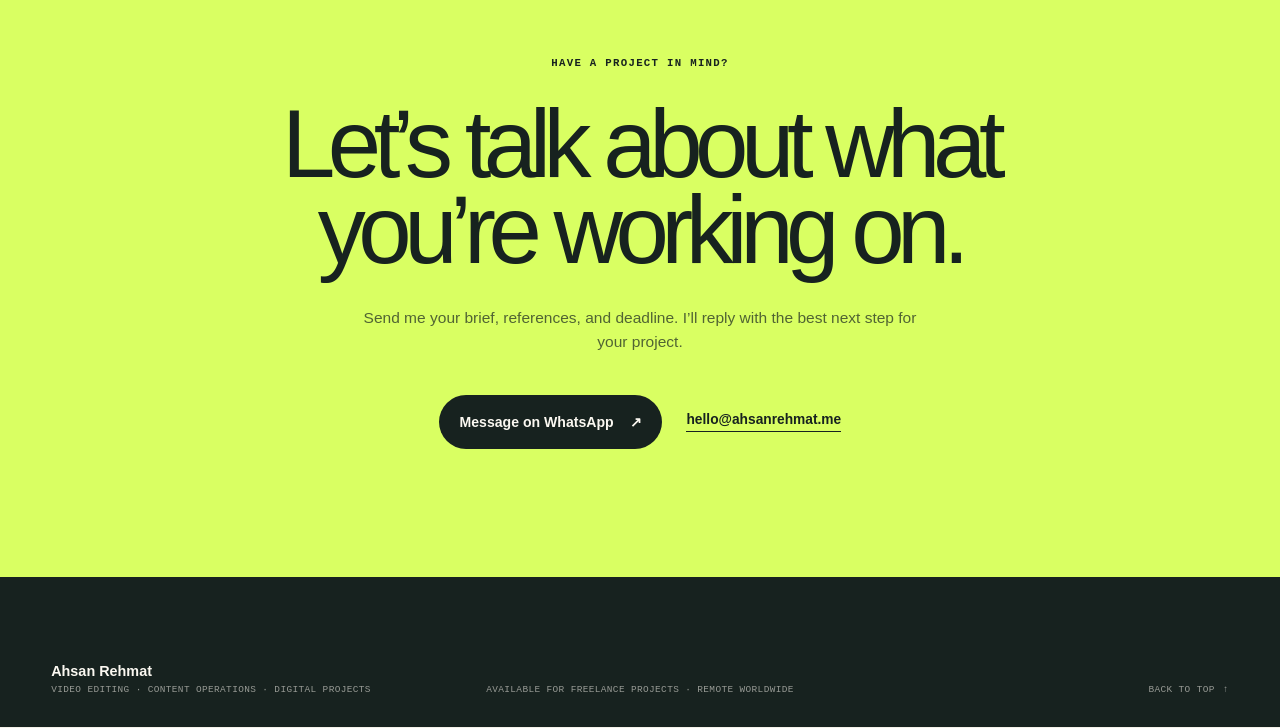
==== commit 2e3226d2: "Use portfolio domain email for contact links" ====
--- a/index.html
+++ b/index.html
@@ -476,8 +476,8 @@
           >
             Message on WhatsApp <span aria-hidden="true">↗</span>
           </a>
-          <a class="email-link" href="mailto:ahsanrehmat193@gmail.com">
-            ahsanrehmat193@gmail.com
+          <a class="email-link" href="mailto:hello@ahsanrehmat.me">
+            hello@ahsanrehmat.me
           </a>
         </div>
       </section>
